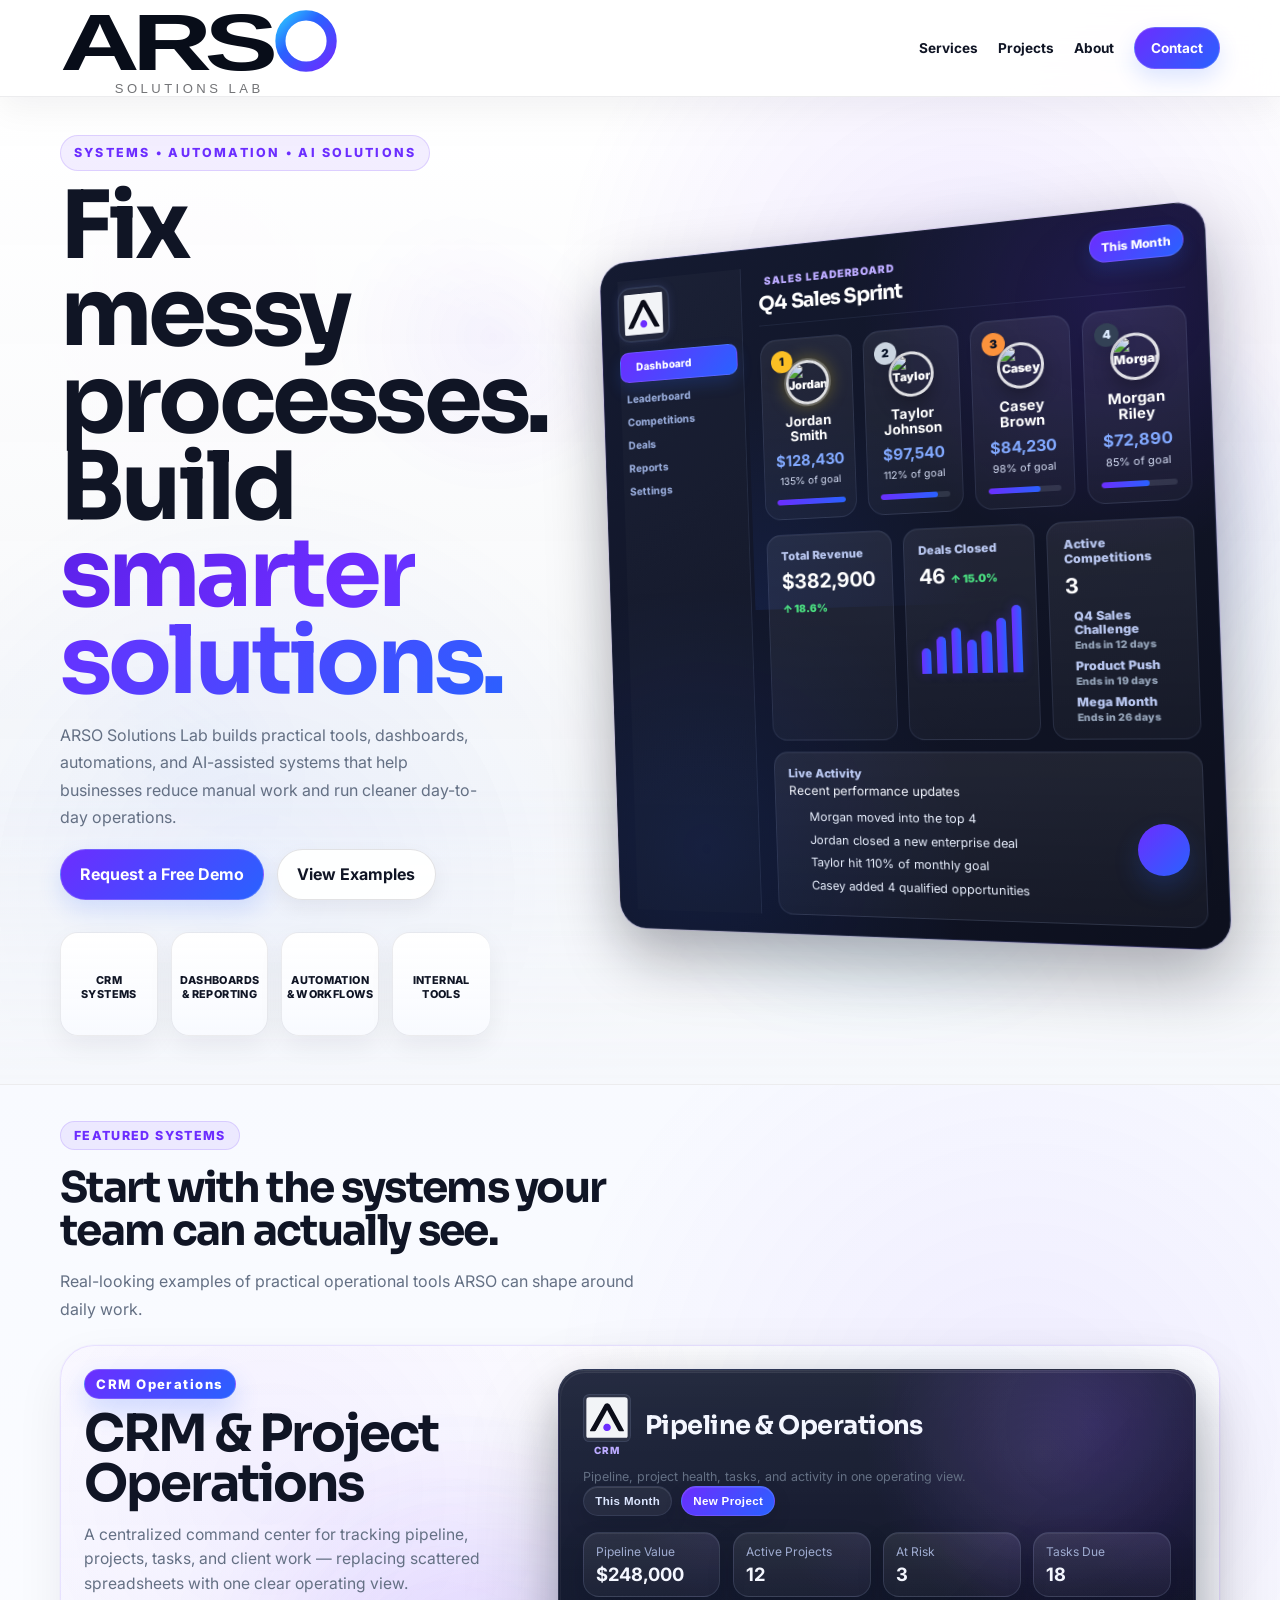
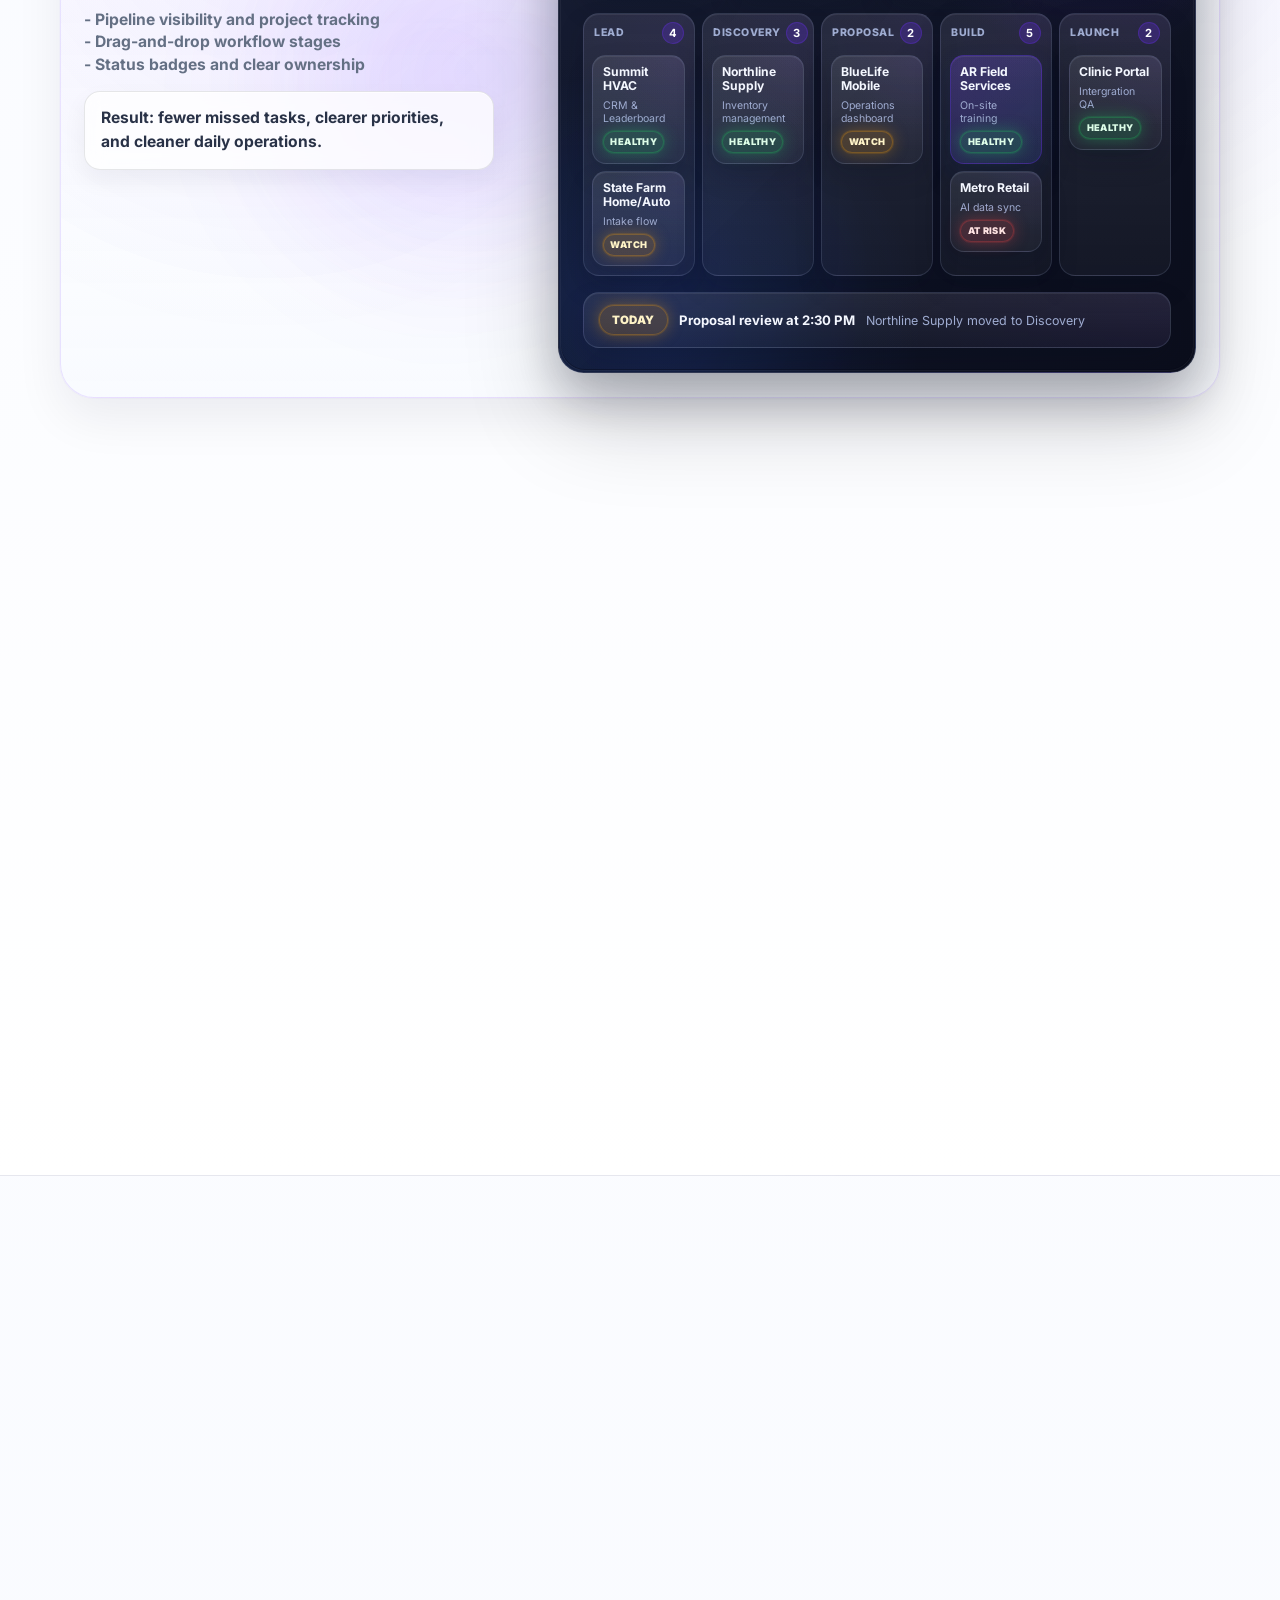
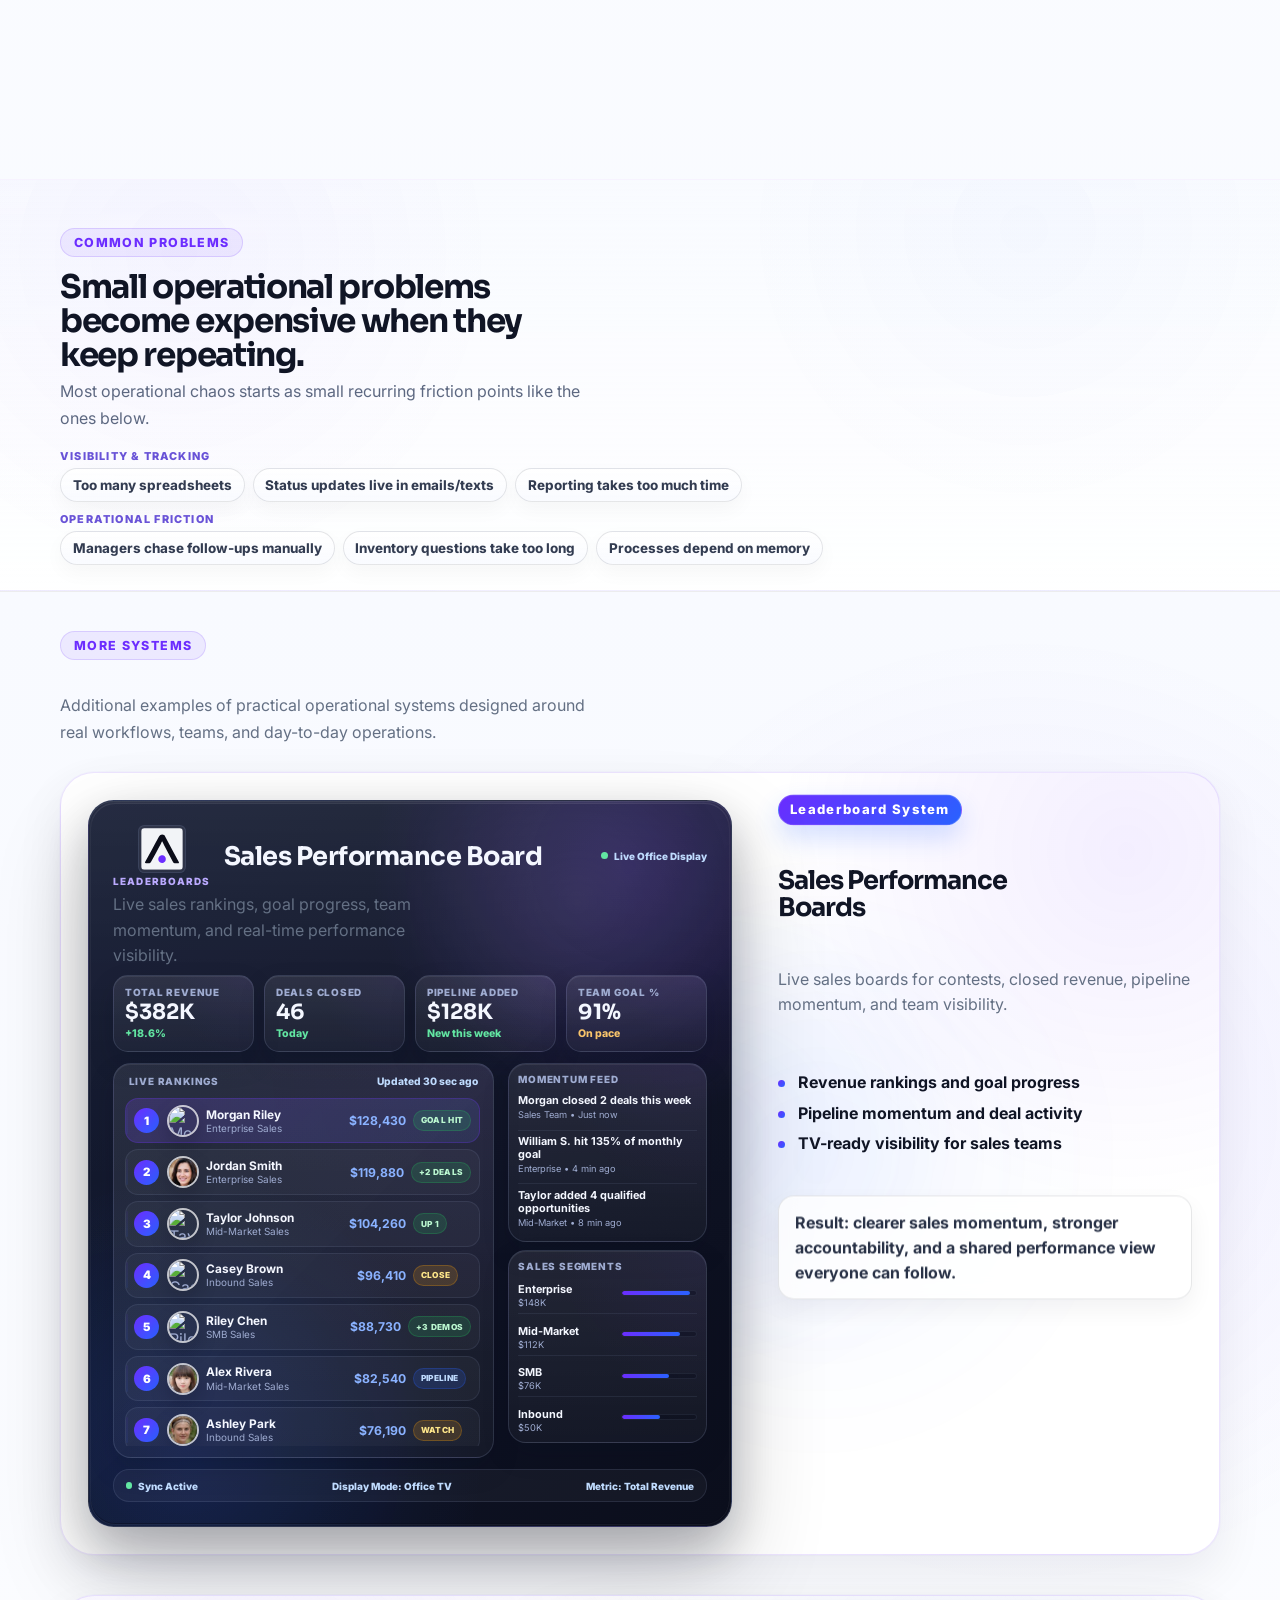
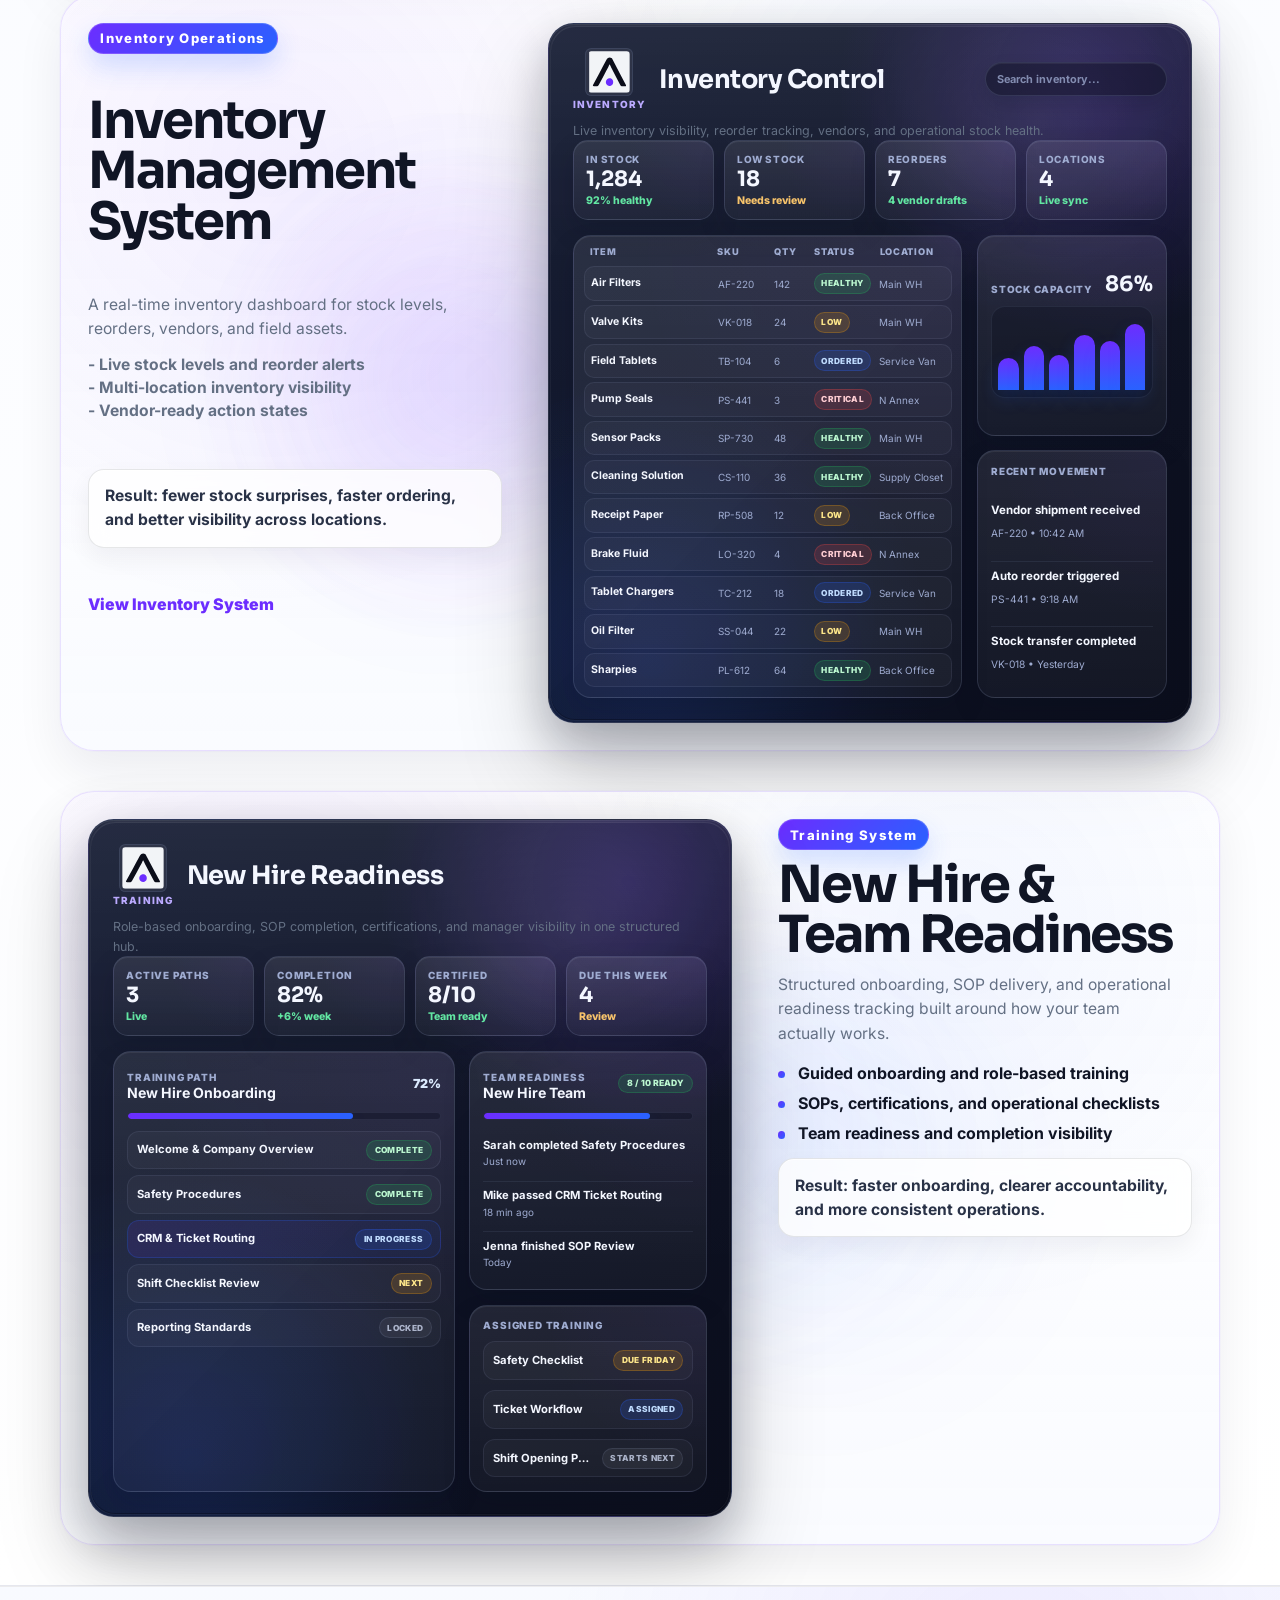
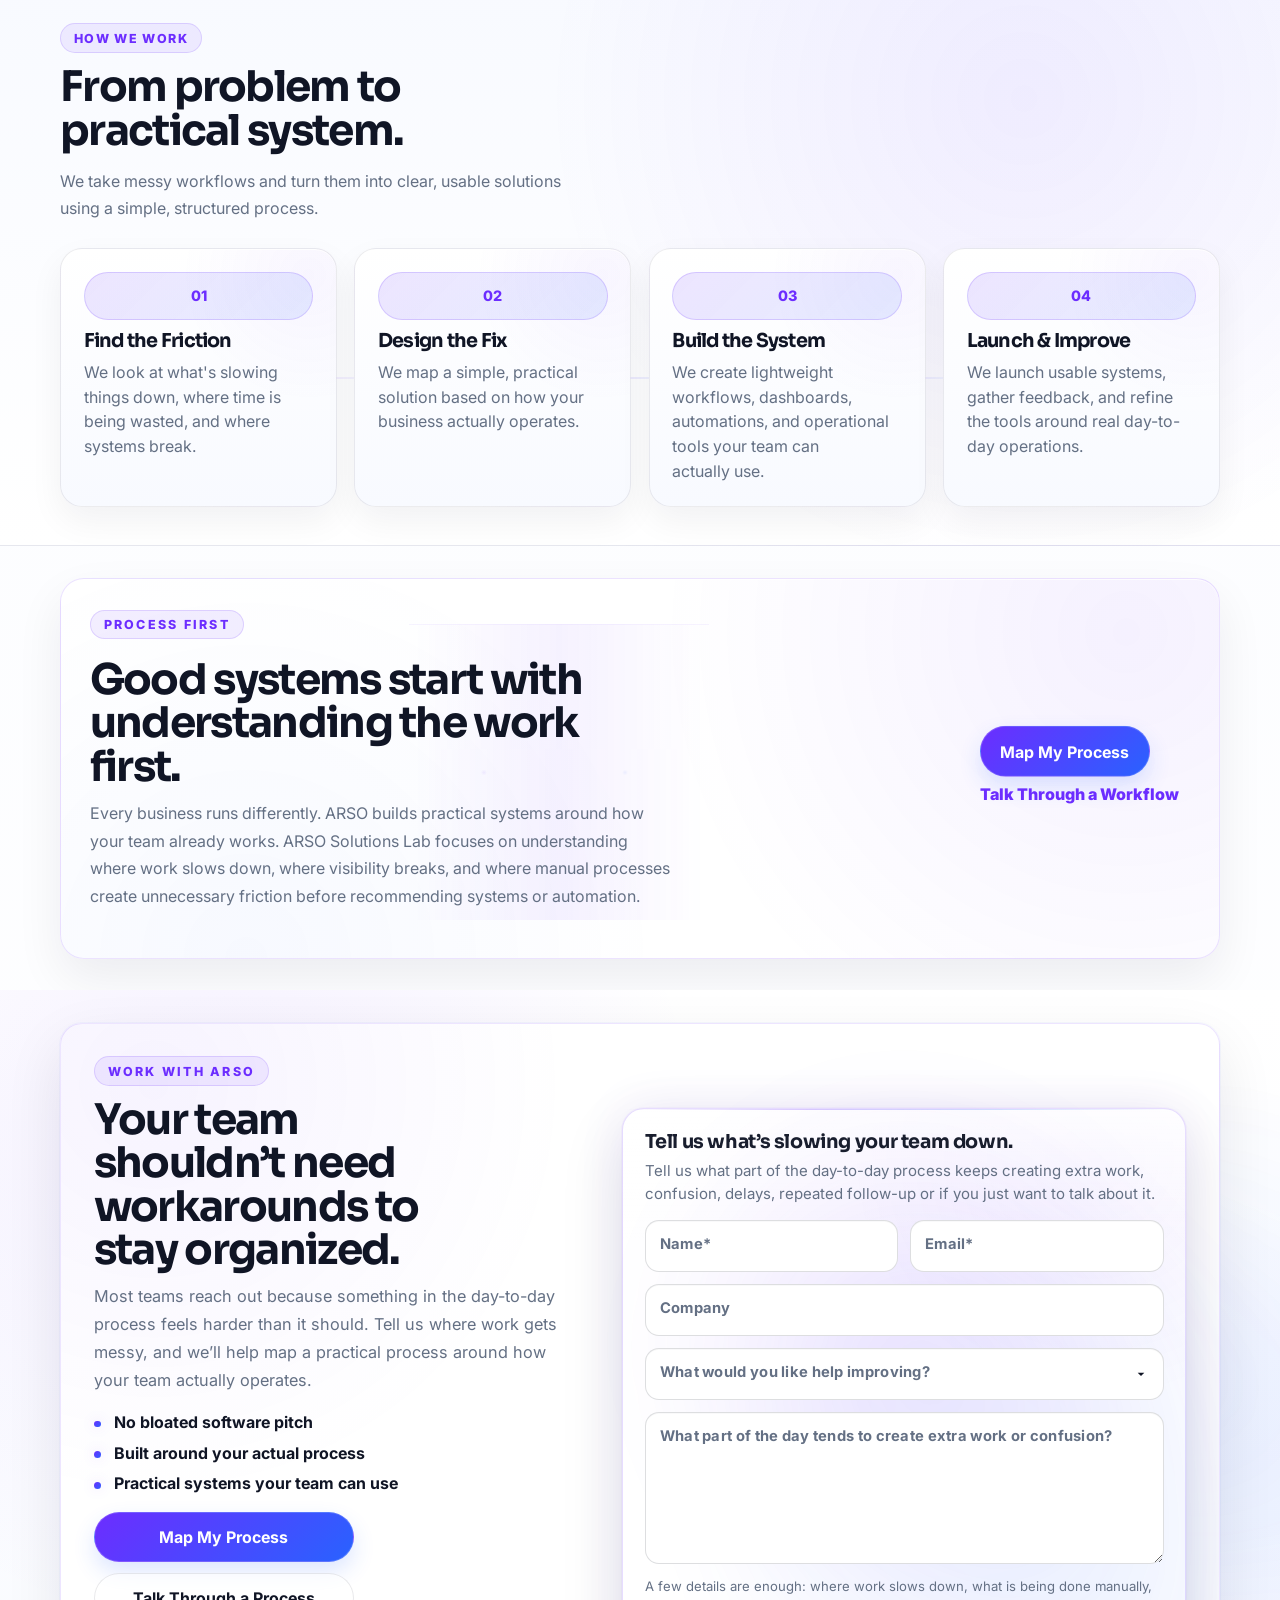
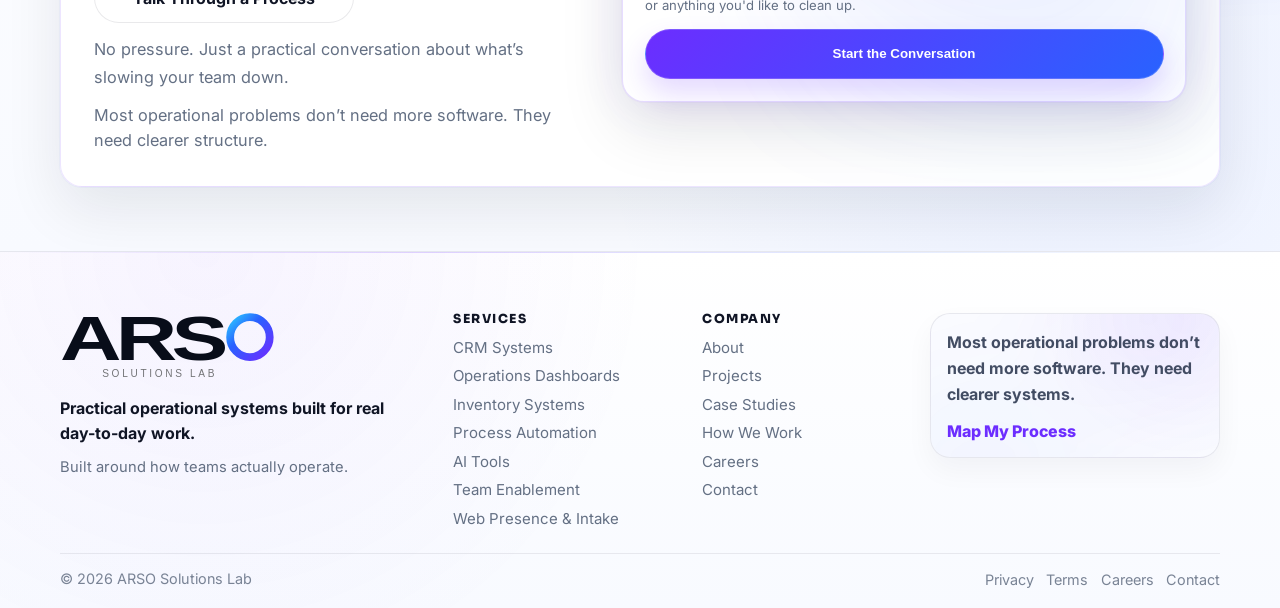
==== index.html @ af0281cb "updates" ====
﻿<!DOCTYPE html>
<html lang="en">
  <head>
    <meta charset="UTF-8" />
    <meta name="viewport" content="width=device-width, initial-scale=1.0" />
	<link href="https://fonts.googleapis.com/css2?family=Orbitron:wght@500;600&display=swap" rel="stylesheet">
    <title>ARSO Solutions Lab</title>
    <meta
      name="description"
      content="ARSO Solutions Lab designs practical systems, automations, AI assistants, and custom tools that help small businesses run more efficiently."
    />
    <meta property="og:site_name" content="ARSO Solutions Lab" />
    <meta property="og:type" content="website" />
    <meta property="og:title" content="ARSO Solutions Lab" />
    <meta property="og:description" content="ARSO Solutions Lab designs practical systems, automations, AI assistants, and custom tools that help small businesses run more efficiently." />
    <meta property="og:image" content="Assets/apple-touch-icon.svg" />
    <meta name="twitter:card" content="summary" />
    <meta name="twitter:title" content="ARSO Solutions Lab" />
    <meta name="twitter:description" content="ARSO Solutions Lab designs practical systems, automations, AI assistants, and custom tools that help small businesses run more efficiently." />
    <link rel="preconnect" href="https://fonts.googleapis.com" />
    <link rel="preconnect" href="https://fonts.gstatic.com" crossorigin />
    <link
      href="https://fonts.googleapis.com/css2?family=Inter:wght@400;500;600;700;800&display=swap"
      rel="stylesheet"
    />
    <link rel="stylesheet" href="styles.css" />
	<link rel="icon" type="image/svg+xml" href="Assets/favicon.svg" />
	<link rel="icon" type="image/svg+xml" sizes="32x32" href="Assets/favicon-32.svg">
<link rel="icon" type="image/svg+xml" sizes="16x16" href="Assets/favicon-16.svg">
<link rel="apple-touch-icon" href="Assets/apple-touch-icon.svg">
  </head>
  <body class="home-page">
    <header class="site-header">
      <div class="container nav">
<a class="brand" href="#top">
  <img src="/Assets/logo-full.svg" alt="ARSO Solutions Lab" class="logo logo-full" />
  <img src="/Assets/logo-compact1.svg" alt="AR" class="logo logo-compact" />
</a>

        <nav class="nav-links">
          <a href="services.html">Services</a>
          <a href="projects.html">Projects</a>
          <a href="about.html">About</a>
          <a href="#contact" class="btn btn-sm">Contact</a>
        </nav>
      </div>
    </header>

    <main id="top">
<section class="hero hero-showcase">
  <div class="container">
    <div class="hero-showcase-grid">
      <div class="hero-left">
        <p class="eyebrow">Systems &bull; Automation &bull; AI Solutions</p>
        <h1>
          Fix messy processes.<br>
          Build <span>smarter solutions.</span>
        </h1>

        <p class="hero-copy">
          ARSO Solutions Lab builds practical tools, dashboards, automations, and AI-assisted
          systems that help businesses reduce manual work and run cleaner day-to-day operations.
        </p>

        <p class="hero-pricing hero-pricing-card">
          Smaller tools and automations often start around <strong>$500</strong>,
          with more complex systems typically ranging from <strong>$1,000&ndash;$5,000+</strong>.
        </p>

        <div class="hero-actions">
          <a href="#contact" class="btn">Request a Free Demo</a>
          <a href="#projects" class="btn btn-secondary">View Examples</a>
        </div>

        <div class="hero-service-strip" aria-label="Core services">
          <div>
            <i data-lucide="users-round"></i>
            <span>CRM<br>Systems</span>
          </div>
          <div>
            <i data-lucide="bar-chart-3"></i>
            <span>Dashboards<br>&amp; Reporting</span>
          </div>
          <div>
            <i data-lucide="settings-2"></i>
            <span>Automation<br>&amp; Workflows</span>
          </div>
          <div>
            <i data-lucide="code-2"></i>
            <span>Internal<br>Tools</span>
          </div>
        </div>
      </div>

      <div class="hero-visual-wrap" aria-hidden="true">
        <div class="hero-product-board arso-app-shell">
          <aside class="hero-product-sidebar arso-app-sidebar">
           <div class="hero-logo-wrap">
  <img src="/Assets/icon-light.svg" alt="" aria-hidden="true" class="hero-dashboard-logo" />
</div>
            <span class="hero-nav-pill active"><i data-lucide="home"></i> Dashboard</span>
            <span><i data-lucide="bar-chart-3"></i> Leaderboard</span>
            <span><i data-lucide="trophy"></i> Competitions</span>
            <span><i data-lucide="handshake"></i> Deals</span>
            <span><i data-lucide="line-chart"></i> Reports</span>
            <span><i data-lucide="settings"></i> Settings</span>
          </aside>

          <div class="hero-product-main">
            <div class="hero-board-topbar arso-app-topbar">
              <div>
                <span class="hero-dashboard-kicker"><i data-lucide="trophy"></i> Sales Leaderboard</span>
                <h3>Q4 Sales Sprint</h3>
              </div>
              <span class="hero-dashboard-filter">This Month</span>
            </div>

            <div class="hero-performer-grid">
              <article class="hero-performer-card arso-kpi-card is-winner">
                <span class="hero-place gold">1</span>
                <img src="/Assets/avatar-jose.jpg" alt="Jordan" class="hero-avatar">
                <strong>Jordan Smith</strong>
                <b>$128,430</b>
                <small>135% of goal</small>
                <div class="hero-goal-bar"><span style="width: 100%"></span></div>
              </article>

              <article class="hero-performer-card arso-kpi-card">
                <span class="hero-place silver">2</span>
                <img src="/Assets/avatar-taylor.jpg" alt="Taylor" class="hero-avatar">
                <strong>Taylor Johnson</strong>
                <b>$97,540</b>
                <small>112% of goal</small>
                <div class="hero-goal-bar"><span style="width: 82%"></span></div>
              </article>

              <article class="hero-performer-card arso-kpi-card">
                <span class="hero-place bronze">3</span>
                <img src="/Assets/avatar-sharon.jpg" alt="Casey" class="hero-avatar">
                <strong>Casey Brown</strong>
                <b>$84,230</b>
                <small>98% of goal</small>
                <div class="hero-goal-bar"><span style="width: 72%"></span></div>
              </article>

              <article class="hero-performer-card arso-kpi-card">
                <span class="hero-place fourth">4</span>
                <img src="/Assets/avatar-madi.jpg" alt="Morgan" class="hero-avatar">
                <strong>Morgan Riley</strong>
                <b>$72,890</b>
                <small>85% of goal</small>
                <div class="hero-goal-bar"><span style="width: 64%"></span></div>
              </article>
            </div>

            <div class="hero-analytics-grid">
              <article class="hero-analytics-card">
                <span>Total Revenue</span>
                <strong>$382,900 <em>&uarr; 18.6%</em></strong>
                <svg viewBox="0 0 180 72" class="hero-line-chart" aria-hidden="true">
                  <path d="M4 60 C20 26, 32 63, 46 42 S74 18, 88 43 S112 54, 126 30 S150 36, 176 8" />
                </svg>
              </article>

              <article class="hero-analytics-card">
                <span>Deals Closed</span>
                <strong>46 <em>&uarr; 15.0%</em></strong>
                <div class="hero-bar-chart" aria-hidden="true">
                  <i style="height: 36%"></i><i style="height: 52%"></i><i style="height: 64%"></i><i style="height: 46%"></i><i style="height: 59%"></i><i style="height: 76%"></i><i style="height: 92%"></i>
                </div>
              </article>

              <article class="hero-analytics-card hero-competitions-card">
                <span>Active Competitions</span>
                <strong>3</strong>
                <div class="hero-competition-list">
                  <p><i data-lucide="trophy"></i><span>Q4 Sales Challenge<small>Ends in 12 days</small></span></p>
                  <p><i data-lucide="star"></i><span>Product Push<small>Ends in 19 days</small></span></p>
                  <p><i data-lucide="badge-check"></i><span>Mega Month<small>Ends in 26 days</small></span></p>
                </div>
              </article>

              <article class="hero-analytics-card hero-activity-card">
                <span>Live Activity</span>
                <small class="hero-activity-sub">Recent performance updates</small>
                <div class="hero-activity-feed">
                  <div class="hero-activity-track">
                    <p><span></span> Morgan moved into the top 4</p>
                    <p><span></span> Jordan closed a new enterprise deal</p>
                    <p><span></span> Taylor hit 110% of monthly goal</p>
                    <p><span></span> Casey added 4 qualified opportunities</p>
                    <p><span></span> Morgan moved into the top 4</p>
                    <p><span></span> Jordan closed a new enterprise deal</p>
                    <p><span></span> Taylor hit 110% of monthly goal</p>
                    <p><span></span> Casey added 4 qualified opportunities</p>
                  </div>
                </div>
              </article>
            </div>
            
          </div>
        </div>
        
      </div>
        
    </div>
  </div>

</section>
<section id="featured-systems-early" class="section examples-section featured-systems-early" aria-label="Featured operational systems">
  <div class="container">
    <div class="section-heading left">
      <span class="eyebrow">Featured Systems</span>
      <h2>Start with the systems your team can actually see.</h2>
      <p>Real-looking examples of practical operational tools ARSO can shape around daily work.</p>
    </div>

    <div class="projects-showcase">
      <div class="projects-grid featured-systems-grid">
<article id="crm-project-operations" class="project-card">
	  <span class="project-tag">CRM Operations</span>
<div class="project-mockup arso-app-shell crm-command-mockup">
  <div class="crm-module-header">
    <span class="crm-module-brand">
      <img src="/Assets/icon-light.svg" alt="" aria-hidden="true">
      <span>CRM</span>
    </span>
    <strong>Pipeline &amp; Operations</strong>
  </div>
  <p class="mockup-mini-subtitle">Pipeline, project health, tasks, and activity in one operating view.</p>

  <div class="mock-crm mock-crm-command">
    <div class="mock-crm-toolbar">
      <button class="mock-toolbar-btn ghost">This Month</button>
      <button class="mock-toolbar-btn primary">New Project</button>
    </div>

    <div class="mock-crm-top crm-command-kpis">
      <div class="mock-crm-stat">
        <span>Pipeline Value</span>
        <strong>$248,000</strong>
      </div>
      <div class="mock-crm-stat">
        <span>Active Projects</span>
        <strong>12</strong>
      </div>
      <div class="mock-crm-stat">
        <span>At Risk</span>
        <strong>3</strong>
      </div>
      <div class="mock-crm-stat">
        <span>Tasks Due</span>
        <strong>18</strong>
      </div>
    </div>

    <div class="crm-pipeline-board" aria-label="CRM pipeline">
      <div class="crm-pipeline-col">
        <div class="crm-pipeline-head"><span>Lead</span><strong>4</strong></div>
        <article class="crm-deal-card">
          <strong>Summit HVAC</strong>
          <span>CRM & Leaderboard</span>
          <em class="mock-status good">Healthy</em>
        </article>
        <article class="crm-deal-card">
          <strong>State Farm Home/Auto</strong>
          <span>Intake flow</span>
          <em class="mock-status warn">Watch</em>
        </article>
      </div>

      <div class="crm-pipeline-col">
        <div class="crm-pipeline-head"><span>Discovery</span><strong>3</strong></div>
        <article class="crm-deal-card">
          <strong>Northline Supply</strong>
          <span>Inventory management</span>
          <em class="mock-status good">Healthy</em>
        </article>
      </div>

      <div class="crm-pipeline-col">
        <div class="crm-pipeline-head"><span>Proposal</span><strong>2</strong></div>
        <article class="crm-deal-card">
          <strong>BlueLife Mobile</strong>
          <span>Operations dashboard</span>
          <em class="mock-status warn">Watch</em>
        </article>
      </div>

      <div class="crm-pipeline-col">
        <div class="crm-pipeline-head"><span>Build</span><strong>5</strong></div>
        <article class="crm-deal-card featured">
          <strong>AR Field Services</strong>
          <span>On-site training</span>
          <em class="mock-status good">Healthy</em>
        </article>
        <article class="crm-deal-card">
          <strong>Metro Retail</strong>
          <span>AI data sync</span>
          <em class="mock-status risk">At Risk</em>
        </article>
      </div>

      <div class="crm-pipeline-col">
        <div class="crm-pipeline-head"><span>Launch</span><strong>2</strong></div>
        <article class="crm-deal-card">
          <strong>Clinic Portal</strong>
          <span>Intergration QA</span>
          <em class="mock-status good">Healthy</em>
        </article>
      </div>
    </div>

    <div class="crm-activity-strip">
      <span class="mock-status warn">Today</span>
      <strong>Proposal review at 2:30 PM</strong>
      <span>Northline Supply moved to Discovery</span>
    </div>
  </div>
</div>

<h3>CRM &amp; Project Operations</h3>

<p>
  A centralized command center for tracking pipeline, projects, tasks, and client work — replacing scattered spreadsheets with one clear operating view.
</p>

<p>
  It can also be used as a personal or team checklist system, with automated reminders and task tracking &mdash;
  making it useful for everything from managing client work to keeping your own day organized.
</p>

<p class="project-outcome">
  Result: fewer missed tasks, clearer priorities, and cleaner daily operations.
</p>
      </article>

<article id="ai-workflow-assistant" class="project-card">
<span class="project-tag">AI &amp; Automation</span>
  <div class="project-mockup arso-app-shell ai-workflow-mockup">
    <div class="crm-module-header ai-module-header">
      <span class="crm-module-brand ai-module-brand">
        <img src="/Assets/icon-light.svg" alt="" aria-hidden="true">
        <span>Assist</span>
      </span>
      <strong>Workflow Assistant</strong>
    </div>
    <p class="mockup-mini-subtitle">AI-assisted summaries, follow-ups, routing, and operational workflow support.</p>

    <div class="ai-ops-dashboard">
      <div class="ai-summary-grid">
        <div class="arso-kpi-card ai-summary-card">
          <span>Emails Summarized</span>
          <strong data-ai-kpi="emails">8</strong>
          <em>2 urgent</em>
        </div>
        <div class="arso-kpi-card ai-summary-card">
          <span>Tasks Routed</span>
          <strong data-ai-kpi="tasks">3</strong>
          <em>Ops queue</em>
        </div>
        <div class="arso-kpi-card ai-summary-card">
          <span>Follow-ups</span>
          <strong data-ai-kpi="followups">2</strong>
          <em class="is-review">Review</em>
        </div>
        <div class="arso-kpi-card ai-summary-card">
          <span>Reports</span>
          <strong>1</strong>
          <em>Complete</em>
        </div>
      </div>

      <div class="ai-ops-main">
        <div class="ai-activity-panel arso-app-card">
          <div class="ai-panel-head">
            <span>Workflow Activity</span>
            <em>Live queue</em>
          </div>
          <div class="ai-activity-row">
            <strong>CRM note drafted</strong>
            <span>Northline Supply &bull; 10:44 AM</span>
            <em class="ai-state complete">Complete</em>
          </div>
          <div class="ai-activity-row">
            <strong>Client follow-up prepared</strong>
            <span data-ai-time="followup">Proposal thread &bull; 10:31 AM</span>
            <em class="ai-state review" data-ai-state="followup">Review</em>
          </div>
          <div class="ai-activity-row">
            <strong>Meeting summary generated</strong>
            <span>Project kickoff &bull; 9:58 AM</span>
            <em class="ai-state complete">Complete</em>
          </div>
          <div class="ai-activity-row">
            <strong>Vendor email categorized</strong>
            <span data-ai-time="vendor">Inventory inbox &bull; 9:22 AM</span>
            <em class="ai-state active">Routed</em>
          </div>
          <div class="ai-activity-row">
            <strong>Task assigned to Operations</strong>
            <span>Service request &bull; 8:47 AM</span>
            <em class="ai-state complete">Active</em>
          </div>
          <div class="ai-activity-row">
            <strong>Reminder scheduled</strong>
            <span>Renewal check-in &bull; Tomorrow</span>
            <em class="ai-state active" data-ai-state="reminder">Queued</em>
          </div>
        </div>

        <div class="ai-side-panel">
          <div class="ai-automation-panel arso-app-card">
            <span class="ai-panel-label">Automation Status</span>
            <div class="ai-automation-stat">
              <strong>12</strong>
              <span>Daily runs completed</span>
            </div>
            <div class="ai-queue-meter">
              <span style="width: 76%"></span>
            </div>
            <div class="ai-automation-row">
              <span>Processing</span>
              <em class="ai-state active" data-ai-status="active">4 active</em>
            </div>
            <div class="ai-automation-row">
              <span>Needs approval</span>
              <em class="ai-state review" data-ai-status="waiting">2 waiting</em>
            </div>
          </div>

          <div class="ai-actions-panel arso-app-card">
            <span class="ai-panel-label">Suggested Actions</span>
            <button type="button">Review proposal follow-up</button>
            <button type="button">Approve drafted response</button>
            <button type="button">Send onboarding summary</button>
          </div>
        </div>
      </div>
    </div>
  </div>

  <h3>AI Workflow Assistant</h3>
  <p>
    A practical AI workspace for summaries, follow-ups, reports, and workflow support.
  </p>
  <p>
    The same concept can be adapted for internal operations, customer follow-up, reminders,
    task coordination, or other repetitive work that slows teams down.
  </p>
  <p class="project-outcome">
    Result: less manual busywork, faster follow-up, and cleaner handoffs.
  </p>
  <a href="ai-workflow-assistant.html" class="project-example-link project-detail-link">View AI Workflow Assistant</a>
</article>

      </div>
    </div>
  </div>
</section>
<section id="systems-we-build" class="section homepage-systems-section">
  <div class="container">
    <div class="section-heading left">
      <span class="eyebrow">Systems We Build</span>
      <h2>Operational systems we build</h2>
      <p>
        Practical systems designed around real workflows, visibility, and day-to-day operations.
      </p>
    </div>

    <div class="homepage-system-preview-grid homepage-capability-grid" aria-label="Systems ARSO builds">
      <article>
        <div class="homepage-capability-icon"><i data-lucide="kanban"></i></div>
        <span>CRM &amp; project operations</span>
        <a href="crm-operations.html">View details</a>
      </article>

      <article>
        <div class="homepage-capability-icon"><i data-lucide="boxes"></i></div>
        <span>Inventory visibility</span>
        <a href="inventory-visibility.html">View details</a>
      </article>

      <article>
        <div class="homepage-capability-icon"><i data-lucide="bar-chart-3"></i></div>
        <span>Reporting dashboards</span>
        <a href="services.html#service-dashboards">View details</a>
      </article>

      <article>
        <div class="homepage-capability-icon"><i data-lucide="check-check"></i></div>
        <span>Approval workflows</span>
        <a href="ai-workflow-assistant.html">View details</a>
      </article>

      <article>
        <div class="homepage-capability-icon"><i data-lucide="sparkles"></i></div>
        <span>AI workflow support</span>
        <a href="ai-workflow-assistant.html">View details</a>
      </article>

      <article>
        <div class="homepage-capability-icon"><i data-lucide="wrench"></i></div>
        <span>Internal operational tools</span>
        <a href="services.html#service-crm">View details</a>
      </article>

      <article>
        <div class="homepage-capability-icon"><i data-lucide="graduation-cap"></i></div>
        <span>Team readiness systems</span>
        <a href="services.html#service-training">View details</a>
      </article>

      <article>
        <div class="homepage-capability-icon"><i data-lucide="globe"></i></div>
        <span>Customer intake &amp; web presence</span>
        <a href="services.html#service-web-presence">View details</a>
      </article>
    </div>
  </div>
</section>

<section id="common-problems-home" class="section homepage-problems-section">
  <div class="container">
    <div class="section-heading left">
      <span class="eyebrow">Common Problems</span>
      <h2>Small operational problems become expensive when they keep repeating.</h2>
      <p>
        Most operational chaos starts as small recurring friction points like the ones below.
      </p>
    </div>

    <div class="homepage-problem-groups" aria-label="Common operational problems">
      <div class="homepage-problem-group">
        <strong>Visibility &amp; Tracking</strong>
        <div class="homepage-problem-chips">
          <span>Too many spreadsheets</span>
          <span>Status updates live in emails/texts</span>
          <span>Reporting takes too much time</span>
        </div>
      </div>

      <div class="homepage-problem-group">
        <strong>Operational Friction</strong>
        <div class="homepage-problem-chips">
          <span>Managers chase follow-ups manually</span>
          <span>Inventory questions take too long</span>
          <span>Processes depend on memory</span>
        </div>
      </div>
    </div>
  </div>
</section>

<section id="projects" class="section examples-section">
  <div class="container">
    <div class="section-heading">
      <span class="eyebrow">More Systems</span>
      <p>
        Additional examples of practical operational systems designed around real workflows, teams, and day-to-day operations.
      </p>
    </div>

    <div class="projects-showcase">
      <div class="projects-featured">
<article id="sales-performance-board" class="project-card featured">
	  <span class="project-tag">Leaderboard System</span>
        <div class="project-mockup project-mockup-lg arso-app-shell leaderboard-system-mockup">
          <div class="crm-module-header leaderboard-module-header">
            <span class="crm-module-brand leaderboard-module-brand">
              <img src="/Assets/icon-light.svg" alt="" aria-hidden="true">
              <span>Leaderboards</span>
            </span>
            <strong>Sales Performance Board</strong>
            <span class="leaderboard-display-status"><i></i>Live Office Display</span>
          </div>
          <p class="mockup-mini-subtitle">Live sales rankings, goal progress, team momentum, and real-time performance visibility.</p>

          <div class="leaderboard-dashboard">
            <div class="leaderboard-kpis">
              <div class="arso-kpi-card leaderboard-kpi">
                <span>Total Revenue</span>
                <strong data-board-kpi="sales">$382K</strong>
                <em>+18.6%</em>
              </div>
              <div class="arso-kpi-card leaderboard-kpi">
                <span>Deals Closed</span>
                <strong data-board-kpi="deals">46</strong>
                <em>Today</em>
              </div>
              <div class="arso-kpi-card leaderboard-kpi">
                <span>Pipeline Added</span>
                <strong data-board-kpi="pipeline">$128K</strong>
                <em>New this week</em>
              </div>
              <div class="arso-kpi-card leaderboard-kpi">
                <span>Team Goal %</span>
                <strong data-board-kpi="goal">91%</strong>
                <em class="is-watch">On pace</em>
              </div>
            </div>

            <div class="leaderboard-main-grid">
              <div class="leaderboard-rankings arso-app-card">
                <div class="leaderboard-panel-head">
                  <span>Live Rankings</span>
                  <em data-board-updated>Updated 30 sec ago</em>
                </div>

                <div class="leaderboard-rank-window">
                <div class="leaderboard-rank-list">
                  <div class="leaderboard-rank-row is-leading" data-board-row="morgan">
                    <span class="leaderboard-rank">1</span>
                    <img src="/Assets/avatar-jose.jpg" alt="Morgan" class="leaderboard-avatar">
                    <div>
                      <strong>Morgan Riley</strong>
                      <span>Enterprise Sales</span>
                    </div>
                    <b data-board-score="$128,430">$128,430</b>
                    <em class="leaderboard-move positive">Goal hit</em>
                    <div class="leaderboard-progress"><span style="width: 94%"></span></div>
                  </div>

                  <div class="leaderboard-rank-row" data-board-row="jordan">
                    <span class="leaderboard-rank">2</span>
                    <img src="/Assets/avatar-jordan.jpg" alt="Jordan" class="leaderboard-avatar">
                    <div>
                      <strong>Jordan Smith</strong>
                      <span>Enterprise Sales</span>
                    </div>
                    <b data-board-score="$119,880">$119,880</b>
                    <em class="leaderboard-move positive">+2 deals</em>
                    <div class="leaderboard-progress"><span style="width: 90%"></span></div>
                  </div>

                  <div class="leaderboard-rank-row" data-board-row="taylor">
                    <span class="leaderboard-rank">3</span>
                    <img src="/Assets/avatar-taylor.jpg" alt="Taylor" class="leaderboard-avatar">
                    <div>
                      <strong>Taylor Johnson</strong>
                      <span>Mid-Market Sales</span>
                    </div>
                    <b data-board-score="$104,260">$104,260</b>
                    <em class="leaderboard-move positive">Up 1</em>
                    <div class="leaderboard-progress"><span style="width: 84%"></span></div>
                  </div>

                  <div class="leaderboard-rank-row" data-board-row="casey">
                    <span class="leaderboard-rank">4</span>
                    <img src="/Assets/avatar-sharon.jpg" alt="Casey" class="leaderboard-avatar">
                    <div>
                      <strong>Casey Brown</strong>
                      <span>Inbound Sales</span>
                    </div>
                    <b data-board-score="$96,410">$96,410</b>
                    <em class="leaderboard-move watch">Close</em>
                    <div class="leaderboard-progress"><span style="width: 78%"></span></div>
                  </div>

                  <div class="leaderboard-rank-row" data-board-row="riley">
                    <span class="leaderboard-rank">5</span>
                    <img src="/Assets/avatar-madi.jpg" alt="Riley" class="leaderboard-avatar">
                    <div>
                      <strong>Riley Chen</strong>
                      <span>SMB Sales</span>
                    </div>
                    <b data-board-score="$88,730">$88,730</b>
                    <em class="leaderboard-move positive">+3 demos</em>
                    <div class="leaderboard-progress"><span style="width: 72%"></span></div>
                  </div>

                  <div class="leaderboard-rank-row" data-board-row="alex">
                    <span class="leaderboard-rank">6</span>
                    <img src="/Assets/avatar-alex.jpg" alt="Alex" class="leaderboard-avatar">
                    <div>
                      <strong>Alex Rivera</strong>
                      <span>Mid-Market Sales</span>
                    </div>
                    <b data-board-score="$82,540">$82,540</b>
                    <em class="leaderboard-move info">Pipeline</em>
                    <div class="leaderboard-progress"><span style="width: 68%"></span></div>
                  </div>

                  <div class="leaderboard-rank-row" data-board-row="ashley">
                    <span class="leaderboard-rank">7</span>
                    <img src="/Assets/avatar-ashley.jpg" alt="Ashley" class="leaderboard-avatar">
                    <div>
                      <strong>Ashley Park</strong>
                      <span>Inbound Sales</span>
                    </div>
                    <b data-board-score="$76,190">$76,190</b>
                    <em class="leaderboard-move watch">Watch</em>
                    <div class="leaderboard-progress"><span style="width: 63%"></span></div>
                  </div>

                  <div class="leaderboard-rank-row" data-board-row="matt">
                    <span class="leaderboard-rank">8</span>
                    <img src="/Assets/avatar-matt.jpg" alt="Matt" class="leaderboard-avatar">
                    <div>
                      <strong>Matt Davis</strong>
                      <span>SMB Sales</span>
                    </div>
                    <b data-board-score="$69,840">$69,840</b>
                    <em class="leaderboard-move positive">+1 deal</em>
                    <div class="leaderboard-progress"><span style="width: 58%"></span></div>
                  </div>

                  <div class="leaderboard-rank-row" data-board-row="pat">
                    <span class="leaderboard-rank">9</span>
                    <img src="/Assets/avatar-pat.jpg" alt="Pat" class="leaderboard-avatar">
                    <div>
                      <strong>Pat Morgan</strong>
                      <span>Enterprise Sales</span>
                    </div>
                    <b data-board-score="$63,520">$63,520</b>
                    <em class="leaderboard-move info">Qualified</em>
                    <div class="leaderboard-progress"><span style="width: 54%"></span></div>
                  </div>

                  <div class="leaderboard-rank-row" data-board-row="tara">
                    <span class="leaderboard-rank">10</span>
                    <img src="/Assets/avatar-tara.jpg" alt="Tara" class="leaderboard-avatar">
                    <div>
                      <strong>Tara Ellis</strong>
                      <span>Inbound Sales</span>
                    </div>
                    <b data-board-score="$58,210">$58,210</b>
                    <em class="leaderboard-move watch">Close</em>
                    <div class="leaderboard-progress"><span style="width: 48%"></span></div>
                  </div>
                </div>
                </div>

              </div>

              <div class="leaderboard-side-panel">
                <div class="leaderboard-activity arso-app-card">
                  <span class="leaderboard-panel-label">Momentum Feed</span>
                  <div class="leaderboard-activity-row is-live" data-board-feed>
                    <strong>Morgan closed 2 deals this week</strong>
                    <span>Sales Team &bull; Just now</span>
                  </div>
                  <div class="leaderboard-activity-row">
                    <strong>William S. hit 135% of monthly goal</strong>
                    <span>Enterprise &bull; 4 min ago</span>
                  </div>
                  <div class="leaderboard-activity-row">
                    <strong>Taylor added 4 qualified opportunities</strong>
                    <span>Mid-Market &bull; 8 min ago</span>
                  </div>
                </div>

                <div class="leaderboard-team-modules arso-app-card">
                  <span class="leaderboard-panel-label">Sales Segments</span>
                  <div class="leaderboard-team-row">
                    <div>
                      <strong>Enterprise</strong>
                      <span>$148K</span>
                    </div>
                    <div class="leaderboard-segment-progress"><span style="width: 92%"></span></div>
                  </div>
                  <div class="leaderboard-team-row">
                    <div>
                      <strong>Mid-Market</strong>
                      <span>$112K</span>
                    </div>
                    <div class="leaderboard-segment-progress"><span style="width: 78%"></span></div>
                  </div>
                  <div class="leaderboard-team-row">
                    <div>
                      <strong>SMB</strong>
                      <span>$76K</span>
                    </div>
                    <div class="leaderboard-segment-progress"><span style="width: 64%"></span></div>
                  </div>
                  <div class="leaderboard-team-row">
                    <div>
                      <strong>Inbound</strong>
                      <span>$50K</span>
                    </div>
                    <div class="leaderboard-segment-progress"><span style="width: 52%"></span></div>
                  </div>
                </div>
              </div>
            </div>

            <div class="leaderboard-display-strip">
              <span><i></i>Sync Active</span>
              <span>Display Mode: Office TV</span>
              <span>Metric: Total Revenue</span>
            </div>
          </div>
        </div>

        <h3>Sales Performance Boards</h3>
        <p>
          Live sales boards for contests, closed revenue, pipeline momentum, and team visibility.
        </p>
        <ul class="project-points">
          <li>Revenue rankings and goal progress</li>
          <li>Pipeline momentum and deal activity</li>
          <li>TV-ready visibility for sales teams</li>
        </ul>
        <p class="project-outcome">
          Result: clearer sales momentum, stronger accountability, and a shared performance view everyone can follow.
        </p>
      </article>
      </div>

      <div class="projects-grid">


            <article id="inventory-management-system" class="project-card">
	  <span class="project-tag">Inventory Operations</span>
<div class="project-mockup arso-app-shell inventory-control-mockup">
  <div class="crm-module-header inventory-module-header">
    <span class="crm-module-brand inventory-module-brand">
      <img src="/Assets/icon-light.svg" alt="" aria-hidden="true">
      <span>Inventory</span>
    </span>
    <strong>Inventory Control</strong>
    <label class="inventory-search">
      
      <input type="search" placeholder="Search inventory..." aria-label="Search inventory">
    </label>
  </div>
  <p class="mockup-mini-subtitle">Live inventory visibility, reorder tracking, vendors, and operational stock health.</p>

  <div class="inventory-dashboard">
    <div class="inventory-kpis">
      <div class="arso-kpi-card inventory-kpi">
        <span>In Stock</span>
        <strong>1,284</strong>
        <em>92% healthy</em>
      </div>
      <div class="arso-kpi-card inventory-kpi">
        <span>Low Stock</span>
        <strong>18</strong>
        <em class="is-watch">Needs review</em>
      </div>
      <div class="arso-kpi-card inventory-kpi">
        <span>Reorders</span>
        <strong>7</strong>
        <em>4 vendor drafts</em>
      </div>
      <div class="arso-kpi-card inventory-kpi">
        <span>Locations</span>
        <strong>4</strong>
        <em>Live sync</em>
      </div>
    </div>

    <div class="inventory-main-grid">
      <div class="inventory-table arso-app-card">
        <div class="inventory-table-head">
          <span>Item</span>
          <span>SKU</span>
          <span>Qty</span>
          <span>Status</span>
          <span>Location</span>
        </div>
        <div class="inventory-row">
          <strong>Air Filters</strong>
          <span>AF-220</span>
          <span>142</span>
          <em class="inventory-status healthy">Healthy</em>
          <span>Main WH</span>
        </div>
        <div class="inventory-row">
          <strong>Valve Kits</strong>
          <span>VK-018</span>
          <span>24</span>
          <em class="inventory-status watch">Low</em>
          <span>Main WH</span>
        </div>
        <div class="inventory-row">
          <strong>Field Tablets</strong>
          <span>TB-104</span>
          <span>6</span>
          <em class="inventory-status info">Ordered</em>
          <span>Service Van</span>
        </div>
        <div class="inventory-row">
          <strong>Pump Seals</strong>
          <span>PS-441</span>
          <span>3</span>
          <em class="inventory-status critical">Critical</em>
          <span>N Annex</span>
        </div>
        <div class="inventory-row">
          <strong>Sensor Packs</strong>
          <span>SP-730</span>
          <span>48</span>
          <em class="inventory-status healthy">Healthy</em>
          <span>Main WH</span>
        </div>
        <div class="inventory-row">
          <strong>Cleaning Solution</strong>
          <span>CS-110</span>
          <span>36</span>
          <em class="inventory-status healthy">Healthy</em>
          <span>Supply Closet</span>
        </div>
        <div class="inventory-row">
          <strong>Receipt Paper</strong>
          <span>RP-508</span>
          <span>12</span>
          <em class="inventory-status watch">Low</em>
          <span>Back Office</span>
        </div>
        <div class="inventory-row">
          <strong>Brake Fluid</strong>
          <span>LO-320</span>
          <span>4</span>
          <em class="inventory-status critical">Critical</em>
          <span>N Annex</span>
        </div>
        <div class="inventory-row">
          <strong>Tablet Chargers</strong>
          <span>TC-212</span>
          <span>18</span>
          <em class="inventory-status info">Ordered</em>
          <span>Service Van</span>
        </div>
        <div class="inventory-row">
          <strong>Oil Filter</strong>
          <span>SS-044</span>
          <span>22</span>
          <em class="inventory-status watch">Low</em>
          <span>Main WH</span>
        </div>
        <div class="inventory-row">
          <strong>Sharpies</strong>
          <span>PL-612</span>
          <span>64</span>
          <em class="inventory-status healthy">Healthy</em>
          <span>Back Office</span>
        </div>
      </div>

      <div class="inventory-side-panel">
        <div class="inventory-health-card arso-app-card">
          <div>
            <span>Stock Capacity</span>
            <strong>86%</strong>
          </div>
          <div class="inventory-health-chart">
            <i style="height: 42%"></i>
            <i style="height: 58%"></i>
            <i style="height: 46%"></i>
            <i style="height: 72%"></i>
            <i style="height: 64%"></i>
            <i style="height: 86%"></i>
          </div>
        </div>

        <div class="inventory-activity arso-app-card">
          <span class="inventory-panel-label">Recent Movement</span>
          <div class="inventory-activity-row">
            <strong>Vendor shipment received</strong>
            <span>AF-220 &bull; 10:42 AM</span>
          </div>
          <div class="inventory-activity-row">
            <strong>Auto reorder triggered</strong>
            <span>PS-441 &bull; 9:18 AM</span>
          </div>
          <div class="inventory-activity-row">
            <strong>Stock transfer completed</strong>
            <span>VK-018 &bull; Yesterday</span>
          </div>
        </div>
      </div>
    </div>
  </div>
</div>


<h3>Inventory Management System</h3>

<p>
  A real-time inventory dashboard for stock levels, reorders, vendors, and field assets.
</p>

<p>
  Track stock movement, reorder needs, vendor activity, and location-level inventory health in one operating view.
</p>

      <p class="project-outcome">
  Result: fewer stock surprises, faster ordering, and better visibility across locations.
</p>
      <a href="inventory-visibility.html" class="project-example-link project-detail-link">View Inventory System</a>
      </article>

      <article id="new-hire-readiness" class="project-card">
        <span class="project-tag">Training System</span>
        <div class="project-mockup arso-app-shell training-enable-mockup">
          <div class="crm-module-header training-module-header">
            <span class="crm-module-brand training-module-brand">
              <img src="/Assets/icon-light.svg" alt="" aria-hidden="true">
              <span>Training</span>
            </span>
            <strong>New Hire Readiness</strong>
          </div>
          <p class="mockup-mini-subtitle">Role-based onboarding, SOP completion, certifications, and manager visibility in one structured hub.</p>

          <div class="training-dashboard">
            <div class="training-kpis">
              <div class="arso-kpi-card training-kpi">
                <span>Active Paths</span>
                <strong>3</strong>
                <em>Live</em>
              </div>
              <div class="arso-kpi-card training-kpi">
                <span>Completion</span>
                <strong>82%</strong>
                <em>+6% week</em>
              </div>
              <div class="arso-kpi-card training-kpi">
                <span>Certified</span>
                <strong>8/10</strong>
                <em>Team ready</em>
              </div>
              <div class="arso-kpi-card training-kpi">
                <span>Due This Week</span>
                <strong>4</strong>
                <em class="is-due">Review</em>
              </div>
            </div>

            <div class="training-main-grid">
              <div class="training-path-card arso-app-card">
                <div class="training-panel-head">
                  <div>
                    <span class="training-panel-label">Training Path</span>
                    <strong>New Hire Onboarding</strong>
                  </div>
                  <em>72%</em>
                </div>
                <div class="training-progress-track" aria-label="Client onboarding progress">
                  <span class="training-progress-fill"></span>
                </div>
                <div class="training-module-list">
                  <div class="training-module-row">
                    <strong>Welcome &amp; Company Overview</strong>
                    <em class="training-state complete">Complete</em>
                  </div>
                  <div class="training-module-row">
                    <strong>Safety Procedures</strong>
                    <em class="training-state complete">Complete</em>
                  </div>
                  <div class="training-module-row is-active">
                    <strong>CRM &amp; Ticket Routing</strong>
                    <em class="training-state active">In Progress</em>
                  </div>
                  <div class="training-module-row">
                    <strong>Shift Checklist Review</strong>
                    <em class="training-state next">Next</em>
                  </div>
                  <div class="training-module-row">
                    <strong>Reporting Standards</strong>
                    <em class="training-state locked">Locked</em>
                  </div>
                </div>
              </div>

              <div class="training-side-panel">
                <div class="training-readiness-card arso-app-card">
                  <div class="training-readiness-head">
                    <div>
                      <span class="training-panel-label">Team Readiness</span>
                      <strong>New Hire Team</strong>
                    </div>
                    <span class="training-cert-badge">8 / 10 Ready</span>
                  </div>
                  <div class="training-readiness-meter">
                    <span></span>
                  </div>
                  <div class="training-completions">
                    <div class="training-completion-row">
                      <strong>Sarah completed Safety Procedures</strong>
                      <span>Just now</span>
                    </div>
                    <div class="training-completion-row">
                      <strong>Mike passed CRM Ticket Routing</strong>
                      <span>18 min ago</span>
                    </div>
                    <div class="training-completion-row">
                      <strong>Jenna finished SOP Review</strong>
                      <span>Today</span>
                    </div>
                  </div>
                </div>

                <div class="training-assigned-card arso-app-card">
                  <span class="training-panel-label">Assigned Training</span>
                  <div class="training-assigned-row">
                    <strong>Safety Checklist</strong>
                    <em class="training-state next">Due Friday</em>
                  </div>
                  <div class="training-assigned-row">
                    <strong>Ticket Workflow</strong>
                    <em class="training-state active">Assigned</em>
                  </div>
                  <div class="training-assigned-row">
                    <strong>Shift Opening Procedures</strong>
                    <em class="training-state locked">Starts Next</em>
                  </div>
                </div>
              </div>
            </div>
          </div>
        </div>

        <h3>New Hire &amp; Team Readiness</h3>
        <p>
          Structured onboarding, SOP delivery, and operational readiness tracking built around how your team actually works.
        </p>
        <ul class="project-points">
          <li>Guided onboarding and role-based training</li>
          <li>SOPs, certifications, and operational checklists</li>
          <li>Team readiness and completion visibility</li>
        </ul>
        <p class="project-outcome">
          Result: faster onboarding, clearer accountability, and more consistent operations.
        </p>
      </article>

      </div>
    </div>
  </section>     

<section id="how-we-work" class="section section-alt">
  <div class="container">

    <div class="section-heading">
      <span class="eyebrow">How We Work</span>
      <h2>From problem to practical system.</h2>
      <p>We take messy workflows and turn them into clear, usable solutions using a simple, structured process.</p>
    </div>

    <div class="flow-chart">

      <article class="flow-step">
        <span class="flow-number">01</span>
        <h3>Find the Friction</h3>
        <p>We look at what's slowing things down, where time is being wasted, and where systems break.</p>
      </article>

      <article class="flow-step">
        <span class="flow-number">02</span>
        <h3>Design the Fix</h3>
        <p>We map a simple, practical solution based on how your business actually operates.</p>
      </article>

      <article class="flow-step">
        <span class="flow-number">03</span>
        <h3>Build the System</h3>
        <p>We create lightweight workflows, dashboards, automations, and operational tools your team can actually use.</p>
      </article>

      <article class="flow-step">
        <span class="flow-number">04</span>
        <h3>Launch & Improve</h3>
        <p>We launch usable systems, gather feedback, and refine the tools around real day-to-day operations.</p>
      </article>
    </div>
  </div>
</section>

<section id="homepage-process-close" class="section homepage-closing-section">
  <div class="container homepage-closing-card">
    <div>
      <span class="eyebrow">Process First</span>
      <h2>Good systems start with understanding the work first.</h2>
      <p>
        Every business runs differently. ARSO builds practical systems around how your team already works.
        ARSO Solutions Lab focuses on understanding where work slows down, where visibility breaks,
        and where manual processes create unnecessary friction before recommending systems or automation.
      </p>
    </div>
    <div class="homepage-closing-actions">
      <a href="#contact-form" class="btn contact-form-trigger">Map My Process</a>
      <a href="#contact-form" class="homepage-closing-link contact-form-trigger">Talk Through a Workflow</a>
    </div>
  </div>
</section>

     <section id="contact" class="section contact-section">
  <div class="container">
    <div class="contact-box">

      <div class="contact-copy">
        <span class="eyebrow">Work With ARSO</span>
        <h2>Your team shouldn’t need workarounds to stay organized.</h2>

        <p>
          Most teams reach out because something in the day-to-day process feels harder than it should.
          Tell us where work gets messy, and we’ll help map a practical process around how your team actually operates.
        </p>

        <ul class="contact-reassurance">
          <li>No bloated software pitch</li>
          <li>Built around your actual process</li>
          <li>Practical systems your team can use</li>
        </ul>

        <div class="contact-actions">
          <a href="#contact-form" class="btn contact-form-trigger contact-primary-cta">Map My Process<i data-lucide="arrow-big-right"></i></a>
          <a href="#contact-form" class="btn btn-secondary contact-form-trigger">Talk Through a Process</a>
        </div>

        <p class="contact-note">
          No pressure. Just a practical conversation about what’s slowing your team down.
        </p>
        <p class="contact-microcopy">
          Most operational problems don’t need more software. They need clearer structure.
        </p>
      </div>

      <div class="contact-form-panel">
<div class="contact-form-intro">
  <h3>Tell us what’s slowing your team down.</h3>
  <p>Tell us what part of the day-to-day process keeps creating extra work, confusion, delays, repeated follow-up or if you just want to talk about it.</p>
</div>
<form 
  action="https://formspree.io/f/xbdqypze" 
  method="POST" 
  class="contact-form"
  id="contact-form"
>

  <!-- Hidden fields -->
<input type="hidden" name="_subject" value="New ARSO Inquiry">
<input type="hidden" name="source" value="ARSO Solutions Lab Website">
<input type="hidden" name="Submitted At" id="submittedAt">
<textarea name="Lead Summary" id="leadSummary" hidden></textarea>
<input type="hidden" name="_replyto" value="">
<input type="hidden" name="_captcha" value="false">
<input type="text" name="_gotcha" style="display:none">
  <div class="form-field floating-field">
    <input id="name" name="name" type="text" placeholder=" " required>
    <label for="name">Name*</label>
  </div>

  <div class="form-field floating-field">
    <input id="email" name="email" type="email" placeholder=" " required>
    <label for="email">Email*</label>
  </div>

  <div class="form-field floating-field form-field-full">
    <input id="company" name="company" type="text" placeholder=" ">
    <label for="company">Company</label>
  </div>

  <div class="form-field floating-field form-field-full">
    <select id="category" name="category" required>
      <option value="" disabled selected></option>
      <option>CRM / Client Tracking</option>
      <option>Inventory / Operations</option>
      <option>Automation / Repetitive Tasks</option>
      <option>Leaderboard / Reporting</option>
      <option>Training / Onboarding</option>
      <option>Web Presence / Customer Intake</option>
      <option>Job Openings / Contract Work</option>
      <option>Something Else / Not sure yet</option>
    </select>
    <label for="category">What would you like help improving?</label>
  </div>

  <div class="form-field floating-field form-field-full">
    <textarea id="message" name="message" rows="6" placeholder=" " required></textarea>
    <label for="message">What part of the day tends to create extra work or confusion?</label>
    <small class="field-help">
      A few details are enough: where work slows down, what is being done manually, or anything you'd like to clean up.
    </small>
  </div>

  <div class="form-submit">
    <button type="submit" class="btn">Start the Conversation</button>
  </div>

</form>

<!-- Success Message -->
<div id="form-success" style="display:none; margin-top:1rem;">
  &check; Thanks! We'll be in touch shortly.
</div>
      </div>

    </div>
  </div>
</section>

<!-- Assistant Toggle
<button id="assistantToggle">&#128172;</button>

<div class="assistant-widget" id="assistantWidget">
  <div class="assistant-header">
    <strong>What's slowing you down?</strong>
    <p>Select one &mdash; we'll point you in the right direction.</p>
  </div>


  <div class="assistant-options">
    <button data-choice="crm">Messy spreadsheets / need a CRM</button>
	<button data-choice="web">Improve online presence / website</button>
    <button data-choice="automation">Manual processes / repetitive work</button>
    <button data-choice="dashboard">Need visibility / reporting</button>
    <button data-choice="integration">Systems don't talk to each other</button>
    <button data-choice="other">Not sure yet</button>
  </div>

  <div class="assistant-response" id="assistantResponse"></div>
</div>
-->
<!-- Assistant Toggle -->
<button id="assistantToggle" type="button" aria-label="Open ARSO assistant">
  <i data-lucide="info"></i>
</button>

<!-- Assistant -->
<div class="assistant-widget" id="assistantWidget">

  <div class="assistant-header">
    <div class="assistant-title">
      <img src="/Assets/favicon-16.svg" alt="AR" />
      <div>
        <strong>ARSO Lab Assistant<br></strong>
        <span>What would help you?</span>
      </div>
    </div>
  </div>

  <div class="assistant-options">
    <button data-choice="crm">
      <i data-lucide="table"></i>
      <div>
        <strong>Messy spreadsheets | CRM</strong>

      </div>
    </button>
    <button data-choice="web">
      <i data-lucide="globe"></i>
      <div>
        <strong>Website build/fix | Lead tool</strong>

      </div>
    </button>
    <button data-choice="automation">
      <i data-lucide="zap"></i>
      <div>
        <strong>AI | Automation</strong>
        
      </div>
    </button>

    <button data-choice="dashboard">
      <i data-lucide="bar-chart-3"></i>
      <div>
        <strong>Visibility/reporting | Dashboards</strong>

      </div>
    </button>

    <button data-choice="integration">
      <i data-lucide="git-merge"></i>
      <div>
        <strong>Systems don't communicate | Integration</strong>
		
    </button>


  </div>

  <div class="assistant-response" id="assistantResponse"></div>

</div>
    </main>

    <footer class="site-footer">
      <div class="container footer-grid">
        <div class="footer-brand">
          <a href="#top" aria-label="ARSO Solutions Lab home">
            <img src="/Assets/logo-full.svg" alt="ARSO Solutions Lab" class="footer-logo" />
          </a>
          <p>Practical operational systems built for real day-to-day work.</p>
          <span>Built around how teams actually operate.</span>
        </div>

        <nav class="footer-nav" aria-label="Footer services navigation">
          <h3>Services</h3>
          <a href="crm-operations.html">CRM Systems</a>
          <a href="services.html#service-dashboards">Operations Dashboards</a>
          <a href="inventory-visibility.html">Inventory Systems</a>
          <a href="services.html#service-ai">Process Automation</a>
          <a href="ai-workflow-assistant.html">AI Tools</a>
          <a href="services.html#service-training">Team Enablement</a>
          <a href="services.html#service-web-presence">Web Presence &amp; Intake</a>
        </nav>

        <nav class="footer-nav" aria-label="Footer company navigation">
          <h3>Company</h3>
          <a href="about.html">About</a>
          <a href="projects.html">Projects</a>
          <a href="case-studies.html">Case Studies</a>
          <a href="#how-we-work">How We Work</a>
          <a href="careers.html">Careers</a>
          <a href="#contact">Contact</a>
        </nav>

        <div class="footer-cta">
          <p>Most operational problems don’t need more software. They need clearer systems.</p>
          <a href="#contact" class="footer-cta-link">Map My Process</a>
        </div>
      </div>

      <div class="container footer-bottom">
        <p>&copy; 2026 ARSO Solutions Lab</p>
        <nav aria-label="Footer legal navigation">
          <a href="privacy.html">Privacy</a>
          <a href="terms.html">Terms</a>
          <a href="careers.html">Careers</a>
          <a href="#contact">Contact</a>
        </nav>
      </div>
    </footer>

    <script src="script.js"></script>
	<script>
  lucide.createIcons();
</script>
<!--Assitant Widget-->
<!--script>
document.addEventListener("DOMContentLoaded", () => {

  const toggle = document.getElementById("assistantToggle");
  const widget = document.getElementById("assistantWidget");
  const responseBox = document.getElementById("assistantResponse");

  const responses = {
    crm: "Sounds like a CRM + workflow system would help...",
    automation: "This is exactly where automation helps...",
    dashboard: "A custom dashboard can give you real-time visibility...",
    integration: "We can connect your systems into one clean workflow...",
    web: "We can improve your website and turn it into a lead-generating tool...",
    other: "Tell us what's frustrating and we'll map it out."
  };

  // Toggle open/close
  toggle.addEventListener("click", () => {
    widget.classList.toggle("open");

    toggle.textContent = widget.classList.contains("open") ? "\u00d7" : "\ud83d\udcac";
  });

  // Option click handling
  document.querySelectorAll(".assistant-options button").forEach(btn => {
    btn.addEventListener("click", () => {
      const choice = btn.dataset.choice;

      responseBox.innerHTML = `
        <p>${responses[choice]}</p>
        <a href="#contact" class="assistant-cta">Tell us about it &rarr;</a>
      `;
    });
  });

  /* Add it right here (bottom of DOMContentLoaded) */

  // Pulse after 5 seconds (only if not opened)
  setTimeout(() => {
    if (!widget.classList.contains("open")) {
      toggle.classList.add("pulse");

      setTimeout(() => {
        toggle.classList.remove("pulse");
      }, 1200);
    }
  }, 5000);

});
</script-->
<script>
document.addEventListener("DOMContentLoaded", () => {

  lucide.createIcons();

  const toggle = document.getElementById("assistantToggle");
  const widget = document.getElementById("assistantWidget");
  const responseBox = document.getElementById("assistantResponse");

  const responses = {
    crm: {
      label: "CRM & Workflow",
      message: "I'm interested in cleaning up messy spreadsheets or building a CRM/workflow system.",
      response: "Recommended: CRM + workflow system to eliminate spreadsheet chaos."
    },
    automation: {
      label: "AI & Automation",
      message: "I'm interested in automating manual or repetitive work in my business.",
      response: "Recommended: automation system to remove repetitive tasks and save time."
    },
    dashboard: {
      label: "Leaderboard System",
      message: "I'm interested in a dashboard or reporting system to improve visibility.",
      response: "Recommended: real-time dashboard for visibility into your sales and operations."
    },
    integration: {
      label: "Custom Product",
      message: "I'm interested in connecting tools or systems that currently do not work well together.",
      response: "Recommended: connect your tools into one clean workflow."
    },
    web: {
      label: "Custom Product",
      message: "I'm interested in building/improving my website or online presence so it generates more leads.",
      response: "Recommended: optimize or build your website to capture and convert leads effectively."
    }
  };

  toggle.addEventListener("click", () => {
    widget.classList.toggle("open");

    toggle.innerHTML = widget.classList.contains("open")
      ? "\u00d7"
      : '<i data-lucide="info"></i>';

    lucide.createIcons();
  });

  document.querySelectorAll(".assistant-options button").forEach(btn => {
    btn.addEventListener("click", () => {
      const choice = btn.dataset.choice;
      const item = responses[choice];

      responseBox.innerHTML = `
        <strong>Recommended starting point</strong>
        <p>${item.response}</p>
        <button class="assistant-cta" data-start="${choice}">Start with this &rarr;</button>
      `;
    });
  });

  document.addEventListener("click", (e) => {
    const startBtn = e.target.closest(".assistant-cta");
    if (!startBtn) return;

    const choice = startBtn.dataset.start;
    const item = responses[choice];

    const contact = document.getElementById("contact");
    const interest = document.getElementById("interest");
    const reason = document.getElementById("reason");
    const message = document.getElementById("message");

    if (interest) interest.value = item.label;
    if (reason) reason.value = "General Question";

    if (message) {
      message.value = item.message;
      message.dispatchEvent(new Event("input", { bubbles: true }));
    }

    if (contact) {
	startBtn.textContent = "Opening form...";
      contact.scrollIntoView({ behavior: "smooth" });
    }

    widget.classList.remove("open");
    toggle.innerHTML = '<i data-lucide="info"></i>';
    lucide.createIcons();
  });

  setTimeout(() => {
    if (!widget.classList.contains("open")) {
      toggle.classList.add("pulse");
      setTimeout(() => toggle.classList.remove("pulse"), 1200);
    }
  }, 5000);

});
</script>
<script>
  document.addEventListener('DOMContentLoaded', function () {
    const tickerMessages = [
      'Casey just closed a deal! <strong>+3</strong>',
      'Morgan hit daily target! <strong>+5</strong>',
      'Jordan moved to #1! <strong>&uarr;</strong>'
    ];

    let tickerIndex = 0;
    const tickerEl = document.getElementById('tickerText');

    if (!tickerEl) return; // safety check

    setInterval(() => {
      tickerIndex = (tickerIndex + 1) % tickerMessages.length;

      tickerEl.classList.add('fade-out');

      setTimeout(() => {
        tickerEl.innerHTML = tickerMessages[tickerIndex];

        tickerEl.classList.remove('fade-out');
        tickerEl.classList.add('fade-in');

        setTimeout(() => {
          tickerEl.classList.remove('fade-in');
        }, 250);

      }, 250);

    }, 3500);
  });
</script>
<script>
  document.addEventListener('DOMContentLoaded', function () {
    const track = document.querySelector('.mockup-list-track');
    if (!track) return;

    function getPrimaryRows() {
      const rows = Array.from(track.querySelectorAll('.mockup-row'));
      return rows.slice(0, rows.length / 2);
    }

    function syncDuplicateRows() {
      const allRows = Array.from(track.querySelectorAll('.mockup-row'));
      const half = allRows.length / 2;
      const primary = allRows.slice(0, half);
      const duplicate = allRows.slice(half);

      primary.forEach((row, index) => {
        duplicate[index].innerHTML = row.innerHTML;
        duplicate[index].className = row.className;
        duplicate[index].setAttribute('data-player', row.getAttribute('data-player') || '');
      });
    }

    function updateRanks() {
      const rows = getPrimaryRows();
      rows.forEach((row, index) => {
        const rankEl = row.querySelector('.mockup-rank');
        if (rankEl) rankEl.textContent = index + 1;

        row.classList.toggle('is-first', index === 0);
      });
      syncDuplicateRows();
    }

    function bumpRandomScore() {
      const rows = getPrimaryRows();
      const row = rows[Math.floor(Math.random() * rows.length)];
      if (!row) return;

      const scoreEl = row.querySelector('.mockup-score');
      if (!scoreEl) return;

      const current = Number(scoreEl.textContent.replace(/[$,]/g, '')) || 0;
      const increase = Math.floor(Math.random() * 1200 + 300);
      const next = current + increase;

      scoreEl.textContent = '$' + next.toLocaleString();
      row.classList.add('row-updated');
      scoreEl.classList.add('score-bump');

      setTimeout(() => {
        row.classList.remove('row-updated');
        scoreEl.classList.remove('score-bump');
      }, 1200);

      maybeSwapRows();
      syncDuplicateRows();
    }

    function maybeSwapRows() {
      const rows = getPrimaryRows();

      // Sort rows by score descending
      rows.sort((a, b) => {
        const aScore = Number((a.querySelector('.mockup-score')?.textContent || '0').replace(/[$,]/g, '')) || 0;
        const bScore = Number((b.querySelector('.mockup-score')?.textContent || '0').replace(/[$,]/g, '')) || 0;
        return bScore - aScore;
      });

      // Re-append in sorted order
      rows.forEach(row => track.appendChild(row));

      updateRanks();
    }

    function rotateLeaderboardActivity() {
      bumpRandomScore();
      const nextDelay = 4000 + Math.random() * 3000;
      setTimeout(rotateLeaderboardActivity, nextDelay);
    }

    updateRanks();
    rotateLeaderboardActivity();
  });
</script>
<script>
document.addEventListener('DOMContentLoaded', () => {
  const text = "Reminder for tomorrow at 9:00 AM.";
  const el = document.getElementById('aiTyping');
  if (!el) return;

  function runTypingLoop() {
    el.textContent = ""; // reset
    let i = 0;

    function type() {
      if (i < text.length) {
        el.textContent += text.charAt(i);
        i++;
        setTimeout(type, 15 + Math.random() * 25);
      } else {
        // pause before restarting
        setTimeout(runTypingLoop, 3000);
      }
    }

    type();
  }

  runTypingLoop();
});
</script>
<script>
document.addEventListener('DOMContentLoaded', () => {
  const el = document.getElementById('aiRotatingMessage');
  if (!el) return;

  const messages = [
    "Updated CRM with latest customer activity.",
    "Flagged 2 overdue tasks for follow-up.",
    "Organized notes from today's meeting.",
    "Created summary of project status."
  ];

  let index = 0;

  function rotateMessage() {
    index = (index + 1) % messages.length;

    // fade out
    el.style.opacity = 0;
    el.style.transform = "translateY(-4px)";

    setTimeout(() => {
      el.textContent = messages[index];

      // fade in
      el.style.opacity = 1;
      el.style.transform = "translateY(0)";
    }, 250);

    const nextDelay = 4000 + Math.random() * 3000;
    setTimeout(rotateMessage, nextDelay);
  }

  rotateMessage();
});
</script>
<script>
document.addEventListener('DOMContentLoaded', function () {
  const form = document.querySelector(".contact-form");
  const successMsg = document.getElementById("form-success");
  const formPanel = document.querySelector(".contact-form-panel");
  const contactTriggers = document.querySelectorAll(".contact-form-trigger");

  if (!form) return;

  function guideContactForm(focusTarget) {
    if (!formPanel) return;

    const reduceMotion = window.matchMedia("(prefers-reduced-motion: reduce)").matches;
    const formTop = formPanel.getBoundingClientRect().top + window.pageYOffset - 100;

    window.scrollTo({
      top: Math.max(formTop, 0),
      behavior: reduceMotion ? "auto" : "smooth"
    });

    formPanel.classList.remove("is-guided-focus");
    void formPanel.offsetWidth;
    formPanel.classList.add("is-guided-focus");

    window.setTimeout(() => {
      const target = focusTarget || form.querySelector("input, textarea, select");
      target?.focus({ preventScroll: true });

      if (target && typeof target.selectionStart === "number") {
        const end = target.value.length;
        target.setSelectionRange(end, end);
      }
    }, reduceMotion ? 80 : 320);

    window.setTimeout(() => {
      formPanel.classList.remove("is-guided-focus");
    }, 1850);
  }

  if (contactTriggers.length && formPanel) {
    contactTriggers.forEach((trigger) => {
      trigger.addEventListener("click", function (event) {
        event.preventDefault();
        guideContactForm();
      });
    });
  }

  const params = new URLSearchParams(window.location.search);

  if (params.get("intent") === "careers") {
    const categoryField = form.querySelector('[name="category"]');
    const messageField = form.querySelector('[name="message"]');
    const careerMessage = `Hi ARSO,

I’m interested in future opportunities, contract work, or collaborating on operational systems/process improvement.

A little about me:
`;

    if (categoryField) {
      categoryField.value = "Job Openings / Contract Work";
    }

    if (messageField && !messageField.value.trim()) {
      messageField.value = careerMessage;
    }

    window.setTimeout(() => {
      guideContactForm(messageField);
    }, 160);
  }

  form.addEventListener("submit", async function(e) {
    e.preventDefault();

    const button = form.querySelector("button");
    button.textContent = "Sending...";
    button.disabled = true;

    const name = form.querySelector('[name="name"]')?.value.trim() || "";
    const email = form.querySelector('[name="email"]')?.value.trim() || "";
    const company = form.querySelector('[name="company"]')?.value.trim() || "Not provided";
    const category = form.querySelector('[name="category"]')?.value || "Not provided";
    const message = form.querySelector('[name="message"]')?.value.trim() || "";

    const submittedAt = new Date().toLocaleString();
    const submittedAtField = document.getElementById("submittedAt");
    const summaryField = document.getElementById("leadSummary");
    const replyToField = form.querySelector('[name="_replyto"]');

if (replyToField) {
  replyToField.value = email;
}

    if (submittedAtField) {
      submittedAtField.value = submittedAt;
    }

    if (summaryField) {
      summaryField.value =
`NEW WEBSITE LEAD
-------------------------
Name: ${name}
Email: ${email}
Company: ${company}
Process Category: ${category}
Submitted At: ${submittedAt}

Process Details:
${message}`;
    }

    const data = new FormData(form);

    try {
      const response = await fetch(form.action, {
        method: form.method,
        body: data,
        headers: {
          'Accept': 'application/json'
        }
      });

      if (response.ok) {
        form.style.opacity = "0";
        form.style.transition = "opacity 0.3s ease";

        setTimeout(() => {
          form.style.display = "none";
          successMsg.style.display = "block";
          successMsg.style.opacity = "0";
          successMsg.style.transition = "opacity 0.3s ease";

          setTimeout(() => {
            successMsg.style.opacity = "1";
          }, 50);
        }, 300);
      } else {
        button.textContent = "Start the Conversation";
        button.disabled = false;
        alert("Something went wrong. Please try again.");
      }
    } catch (error) {
      button.textContent = "Start the Conversation";
      button.disabled = false;
      alert("Something went wrong. Please try again.");
    }
  });
});
</script>
<!-- Back to top button -->
<button id="backToTop" type="button" aria-label="Back to top">
  <i data-lucide="arrow-up"></i>
</button>

<!-- Lucide (make sure this is included ONCE) -->
<script src="https://unpkg.com/lucide@latest"></script>

<script>
document.addEventListener("DOMContentLoaded", function () {

  // Render icons AFTER button exists
  lucide.createIcons();

  const backToTop = document.getElementById("backToTop");

  window.addEventListener("scroll", () => {
    if (window.scrollY > 200) {
      backToTop.classList.add("show");
    } else {
      backToTop.classList.remove("show");
    }
  });

  backToTop.addEventListener("click", () => {
    window.scrollTo({
      top: 0,
      behavior: "smooth"
    });
  });

});
</script>
<script>
const header = document.querySelector("header");
let headerIsCompact = false;

function updateHeaderLogo() {
  const shouldCompact = !headerIsCompact && window.scrollY > 120;
  const shouldExpand = headerIsCompact && window.scrollY < 40;

  if (shouldCompact) {
    header.classList.add("scrolled");
    headerIsCompact = true;
  } else if (shouldExpand) {
    header.classList.remove("scrolled");
    headerIsCompact = false;
  }
}

window.addEventListener("scroll", updateHeaderLogo, { passive: true });
updateHeaderLogo();
</script>
  
<script>
document.addEventListener("DOMContentLoaded", () => {
  const scores = document.querySelectorAll(".hero-performer-card b");
  if (!scores.length) return;

  setInterval(() => {
    const score = scores[Math.floor(Math.random() * scores.length)];
    const current = Number(score.textContent.replace(/[$,]/g, ""));
    if (!Number.isFinite(current)) return;

    const next = current + Math.floor(Math.random() * 1200 + 300);
    score.textContent = "$" + next.toLocaleString();
    score.classList.add("score-pop");

    setTimeout(() => score.classList.remove("score-pop"), 500);
  }, 3500);
});
</script>

<script>
document.addEventListener("DOMContentLoaded", () => {
  const aiRoot = document.querySelector(".ai-workflow-mockup");
  if (!aiRoot) return;

  const reducedMotion = window.matchMedia("(prefers-reduced-motion: reduce)").matches;
  if (reducedMotion) return;

  const randomDelay = (min, max) => Math.floor(Math.random() * (max - min + 1)) + min;

  function softSwap(el, nextText, highlightTarget) {
    if (!el || el.textContent.trim() === nextText) return;

    el.classList.add("is-changing");
    if (highlightTarget) highlightTarget.classList.add("is-live-update", "is-live-highlight", "is-live-nudge");

    setTimeout(() => {
      el.textContent = nextText;
      el.classList.remove("is-changing");
    }, 320);

    setTimeout(() => {
      if (highlightTarget) highlightTarget.classList.remove("is-live-update", "is-live-highlight", "is-live-nudge");
    }, 1700);
  }

  const kpis = [
    { el: aiRoot.querySelector('[data-ai-kpi="emails"]'), max: 10 },
    { el: aiRoot.querySelector('[data-ai-kpi="tasks"]'), max: 5 },
    { el: aiRoot.querySelector('[data-ai-kpi="followups"]'), max: 4 }
  ];

  function updateKpi() {
    const available = kpis.filter(({ el, max }) => el && Number(el.textContent) < max);
    if (available.length) {
      const item = available[Math.floor(Math.random() * available.length)];
      const next = String(Number(item.el.textContent) + 1);
      softSwap(item.el, next, item.el.closest(".ai-summary-card"));
    }

    setTimeout(updateKpi, randomDelay(5000, 10000));
  }

  const workflowChanges = [
    () => {
      const state = aiRoot.querySelector('[data-ai-state="followup"]');
      const row = state && state.closest(".ai-activity-row");
      if (!state || state.textContent.trim() === "Complete") return false;
      state.className = "ai-state complete is-changing";
      softSwap(state, "Complete", row);
      return true;
    },
    () => {
      const state = aiRoot.querySelector('[data-ai-state="reminder"]');
      const row = state && state.closest(".ai-activity-row");
      if (!state || state.textContent.trim() === "Active") return false;
      state.className = "ai-state active is-changing";
      softSwap(state, "Active", row);
      return true;
    },
    () => {
      const time = aiRoot.querySelector('[data-ai-time="vendor"]');
      const row = time && time.closest(".ai-activity-row");
      if (!time || time.textContent.includes("Just now")) return false;
      softSwap(time, "Inventory inbox \u2022 Just now", row);
      return true;
    },
    () => {
      const row = aiRoot.querySelector(".ai-activity-row:nth-of-type(4)");
      if (!row) return false;
      row.classList.add("is-live-highlight");
      setTimeout(() => row.classList.remove("is-live-highlight"), 1600);
      return true;
    }
  ];

  function updateWorkflow() {
    const shuffled = [...workflowChanges].sort(() => Math.random() - 0.5);
    shuffled.some((change) => change());
    setTimeout(updateWorkflow, randomDelay(5000, 10000));
  }

  function updateAutomationStatus() {
    const active = aiRoot.querySelector('[data-ai-status="active"]');
    const waiting = aiRoot.querySelector('[data-ai-status="waiting"]');

    if (active && active.textContent.trim() === "4 active") {
      softSwap(active, "5 active", active.closest(".ai-automation-row"));
    } else if (waiting && waiting.textContent.trim() === "2 waiting") {
      softSwap(waiting, "1 waiting", waiting.closest(".ai-automation-row"));
    }

    setTimeout(updateAutomationStatus, randomDelay(5000, 10000));
  }

  function nudgeSuggestedActions() {
    const panel = aiRoot.querySelector(".ai-actions-panel");
    if (panel) {
      panel.classList.add("is-live-nudge");
      setTimeout(() => panel.classList.remove("is-live-nudge"), 1800);
    }

    setTimeout(nudgeSuggestedActions, randomDelay(5000, 10000));
  }

  setTimeout(updateKpi, randomDelay(3000, 6000));
  setTimeout(updateWorkflow, randomDelay(4500, 7500));
  setTimeout(updateAutomationStatus, randomDelay(6000, 9000));
  setTimeout(nudgeSuggestedActions, randomDelay(7500, 10000));
});
</script>

<script>
document.addEventListener("DOMContentLoaded", () => {
  const board = document.querySelector(".leaderboard-system-mockup");
  if (!board) return;

  const reducedMotion = window.matchMedia("(prefers-reduced-motion: reduce)").matches;
  if (reducedMotion) return;

  const randomDelay = (min, max) => Math.floor(Math.random() * (max - min + 1)) + min;

  function pulse(el) {
    if (!el) return;
    el.classList.add("is-board-update");
    setTimeout(() => el.classList.remove("is-board-update"), 1600);
  }

  function softText(el, nextText, glowTarget) {
    if (!el || el.textContent.trim() === nextText) return;
    el.classList.add("is-changing");
    pulse(glowTarget || el.closest(".arso-app-card"));

    setTimeout(() => {
      el.textContent = nextText;
      el.classList.remove("is-changing");
    }, 320);
  }

  function parseScore(text) {
    return Number(String(text).replace(/[$,%K,\s]/g, "")) || 0;
  }

  function formatScore(currentText, next) {
    if (String(currentText).includes("$")) return "$" + next.toLocaleString();
    return String(next);
  }

  function getPrimaryRows() {
    return Array.from(board.querySelectorAll('.leaderboard-rank-row:not([data-board-clone="true"])'));
  }

  function syncBoardClones() {
    const primaryRows = getPrimaryRows();
    const clones = Array.from(board.querySelectorAll('.leaderboard-rank-row[data-board-clone="true"]'));

    primaryRows.forEach((row, index) => {
      if (!clones[index]) return;
      clones[index].innerHTML = row.innerHTML;
      clones[index].className = row.className;
      clones[index].setAttribute("data-board-row", row.getAttribute("data-board-row") || "");
      clones[index].setAttribute("data-board-clone", "true");
      clones[index].setAttribute("aria-hidden", "true");
    });
  }

  function createBoardClones() {
    const rankingPanel = board.querySelector(".leaderboard-rank-list");
    if (!rankingPanel || rankingPanel.querySelector('[data-board-clone="true"]')) return;

    getPrimaryRows().forEach((row) => {
      const clone = row.cloneNode(true);
      clone.setAttribute("data-board-clone", "true");
      clone.setAttribute("aria-hidden", "true");
      rankingPanel.appendChild(clone);
    });
  }

  function updateRanks() {
    const rows = getPrimaryRows();
    const rankingPanel = board.querySelector(".leaderboard-rank-list");
    board.querySelectorAll('.leaderboard-rank-row[data-board-clone="true"]').forEach((clone) => clone.remove());

    rows
      .sort((a, b) => parseScore(b.querySelector("b")?.textContent) - parseScore(a.querySelector("b")?.textContent))
      .forEach((row, index) => {
        row.querySelector(".leaderboard-rank").textContent = index + 1;
        row.classList.toggle("is-leading", index === 0);
        rankingPanel.appendChild(row);
      });

    createBoardClones();
  }

  function updateScore() {
    const rows = getPrimaryRows();
    const row = rows[Math.floor(Math.random() * rows.length)];
    const score = row && row.querySelector("b");
    const progress = row && row.querySelector(".leaderboard-progress span");
    if (!row || !score) return;

    const current = parseScore(score.textContent);
    const increase = score.textContent.includes("$") ? randomDelay(600, 1800) : randomDelay(1, 4);
    const next = current + increase;

    softText(score, formatScore(score.textContent, next), row);

    if (progress) {
      const currentWidth = parseScore(progress.style.width || "70");
      progress.style.width = Math.min(100, currentWidth + randomDelay(1, 4)) + "%";
    }

    setTimeout(updateRanks, 500);
    setTimeout(syncBoardClones, 520);
    setTimeout(updateScore, randomDelay(5000, 10000));
  }

  function updateKpi() {
    const choices = [
      () => {
        const el = board.querySelector('[data-board-kpi="sales"]');
        if (!el) return;
        const next = parseScore(el.textContent) + randomDelay(2, 5);
        softText(el, "$" + next + "K", el.closest(".leaderboard-kpi"));
      },
      () => {
        const el = board.querySelector('[data-board-kpi="deals"]');
        if (!el) return;
        softText(el, String(parseScore(el.textContent) + randomDelay(1, 3)), el.closest(".leaderboard-kpi"));
      },
      () => {
        const el = board.querySelector('[data-board-kpi="pipeline"]');
        if (!el) return;
        const next = parseScore(el.textContent) + randomDelay(4, 9);
        softText(el, "$" + next + "K", el.closest(".leaderboard-kpi"));
      },
      () => {
        const el = board.querySelector('[data-board-kpi="goal"]');
        if (!el) return;
        softText(el, Math.min(99, parseScore(el.textContent) + 1) + "%", el.closest(".leaderboard-kpi"));
      }
    ];

    choices[Math.floor(Math.random() * choices.length)]();
    setTimeout(updateKpi, randomDelay(5000, 10000));
  }

  const feedMessages = [
    ["Morgan closed 2 deals this week", "Sales Team \u2022 Just now"],
    ["William S. hit 135% of monthly goal", "Enterprise \u2022 Just now"],
    ["Taylor added 4 qualified opportunities", "Mid-Market \u2022 1 min ago"],
    ["Casey moved into the top 3 for the week", "Inbound \u2022 Just now"],
    ["Riley booked 3 demos this week", "SMB \u2022 2 min ago"],
    ["Drew advanced a proposal to close", "Enterprise \u2022 3 min ago"]
  ];
  let feedIndex = 0;

  function updateFeed() {
    const feed = board.querySelector("[data-board-feed]");
    if (!feed) return;

    feedIndex = (feedIndex + 1) % feedMessages.length;
    const [title, meta] = feedMessages[feedIndex];
    feed.classList.add("is-changing", "is-board-update");

    setTimeout(() => {
      feed.querySelector("strong").textContent = title;
      feed.querySelector("span").textContent = meta;
      feed.classList.remove("is-changing");
    }, 320);

    setTimeout(() => feed.classList.remove("is-board-update"), 1700);
    setTimeout(updateFeed, randomDelay(5000, 10000));
  }

  function updateTimestamp() {
    const stamp = board.querySelector("[data-board-updated]");
    if (stamp) {
      const values = ["Updated just now", "Updated 15 sec ago", "Updated 30 sec ago"];
      softText(stamp, values[Math.floor(Math.random() * values.length)], stamp.closest(".leaderboard-rankings"));
    }

    setTimeout(updateTimestamp, randomDelay(7000, 12000));
  }

  createBoardClones();
  updateRanks();

  setTimeout(updateScore, randomDelay(3000, 6000));
  setTimeout(updateKpi, randomDelay(4500, 7500));
  setTimeout(updateFeed, randomDelay(6000, 9000));
  setTimeout(updateTimestamp, randomDelay(7500, 10000));
});
</script>

<script src="arso-polish.js"></script>
</body>
</html>
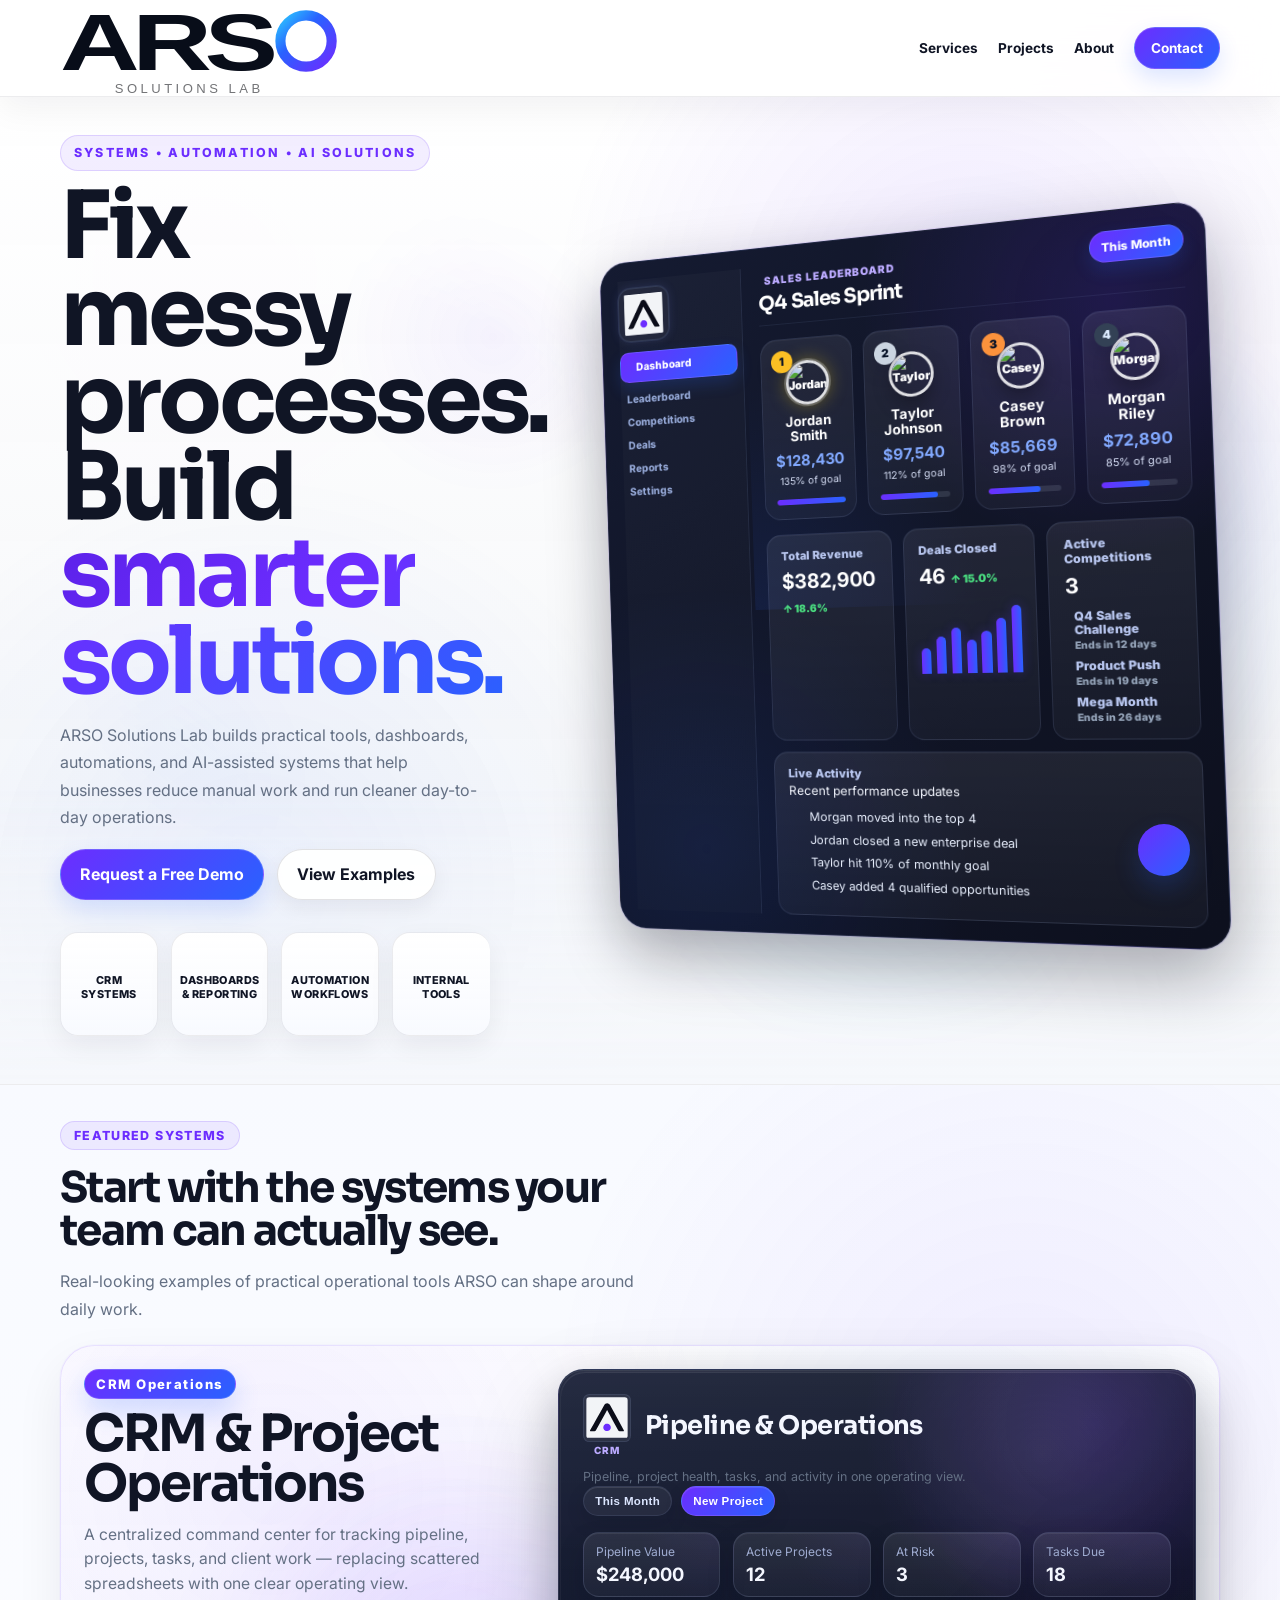
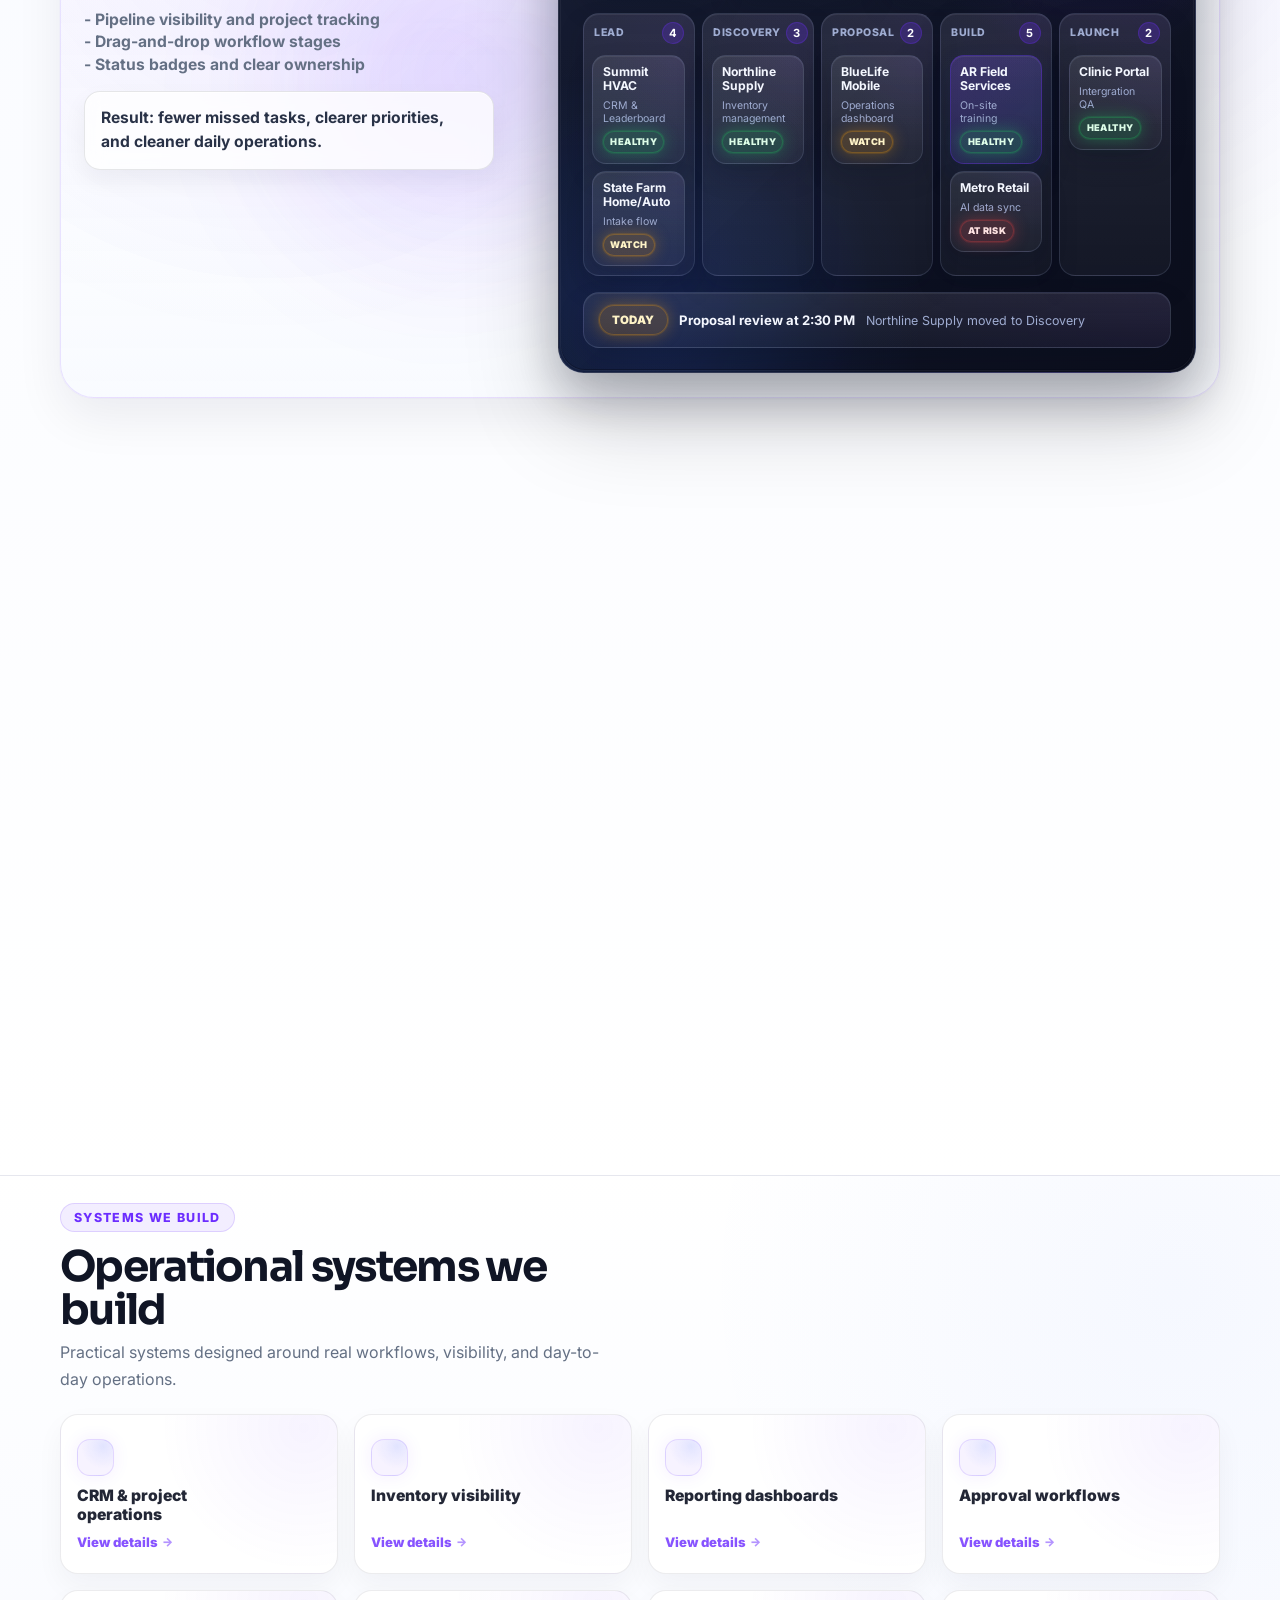
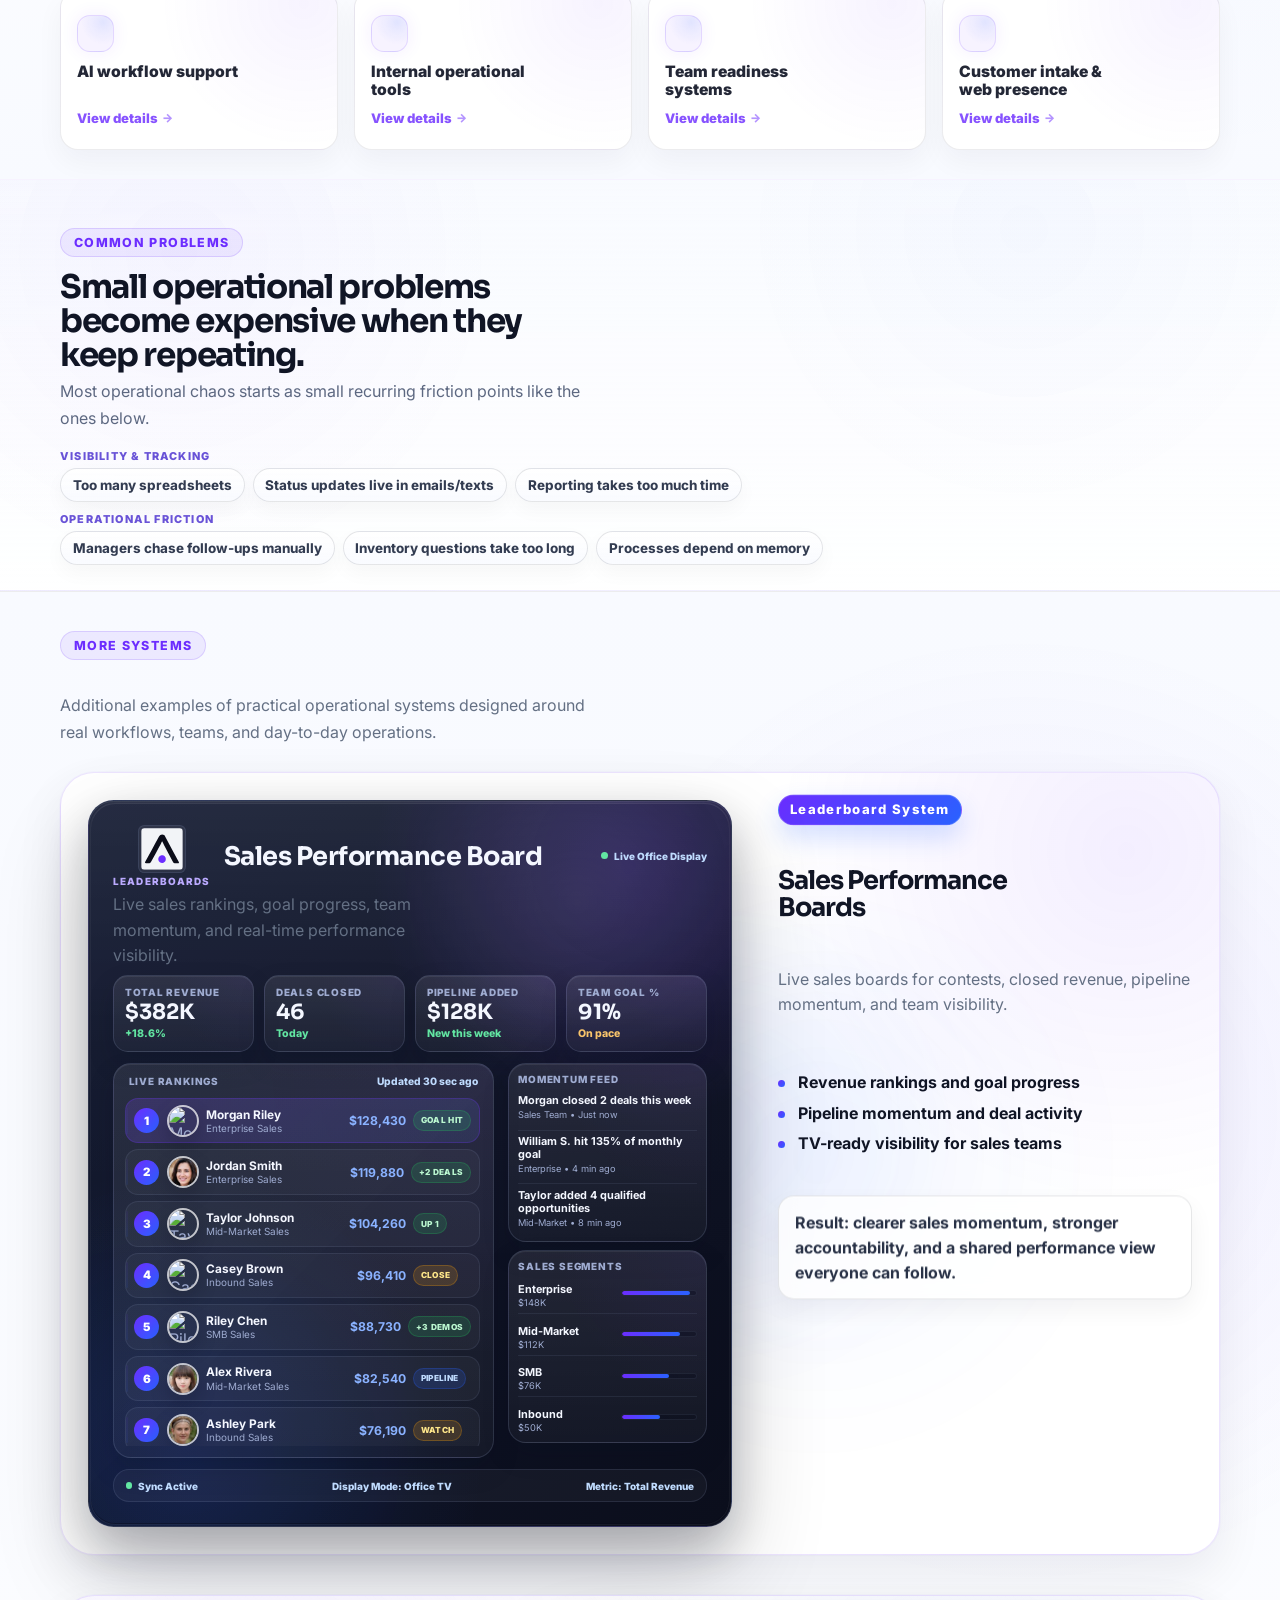
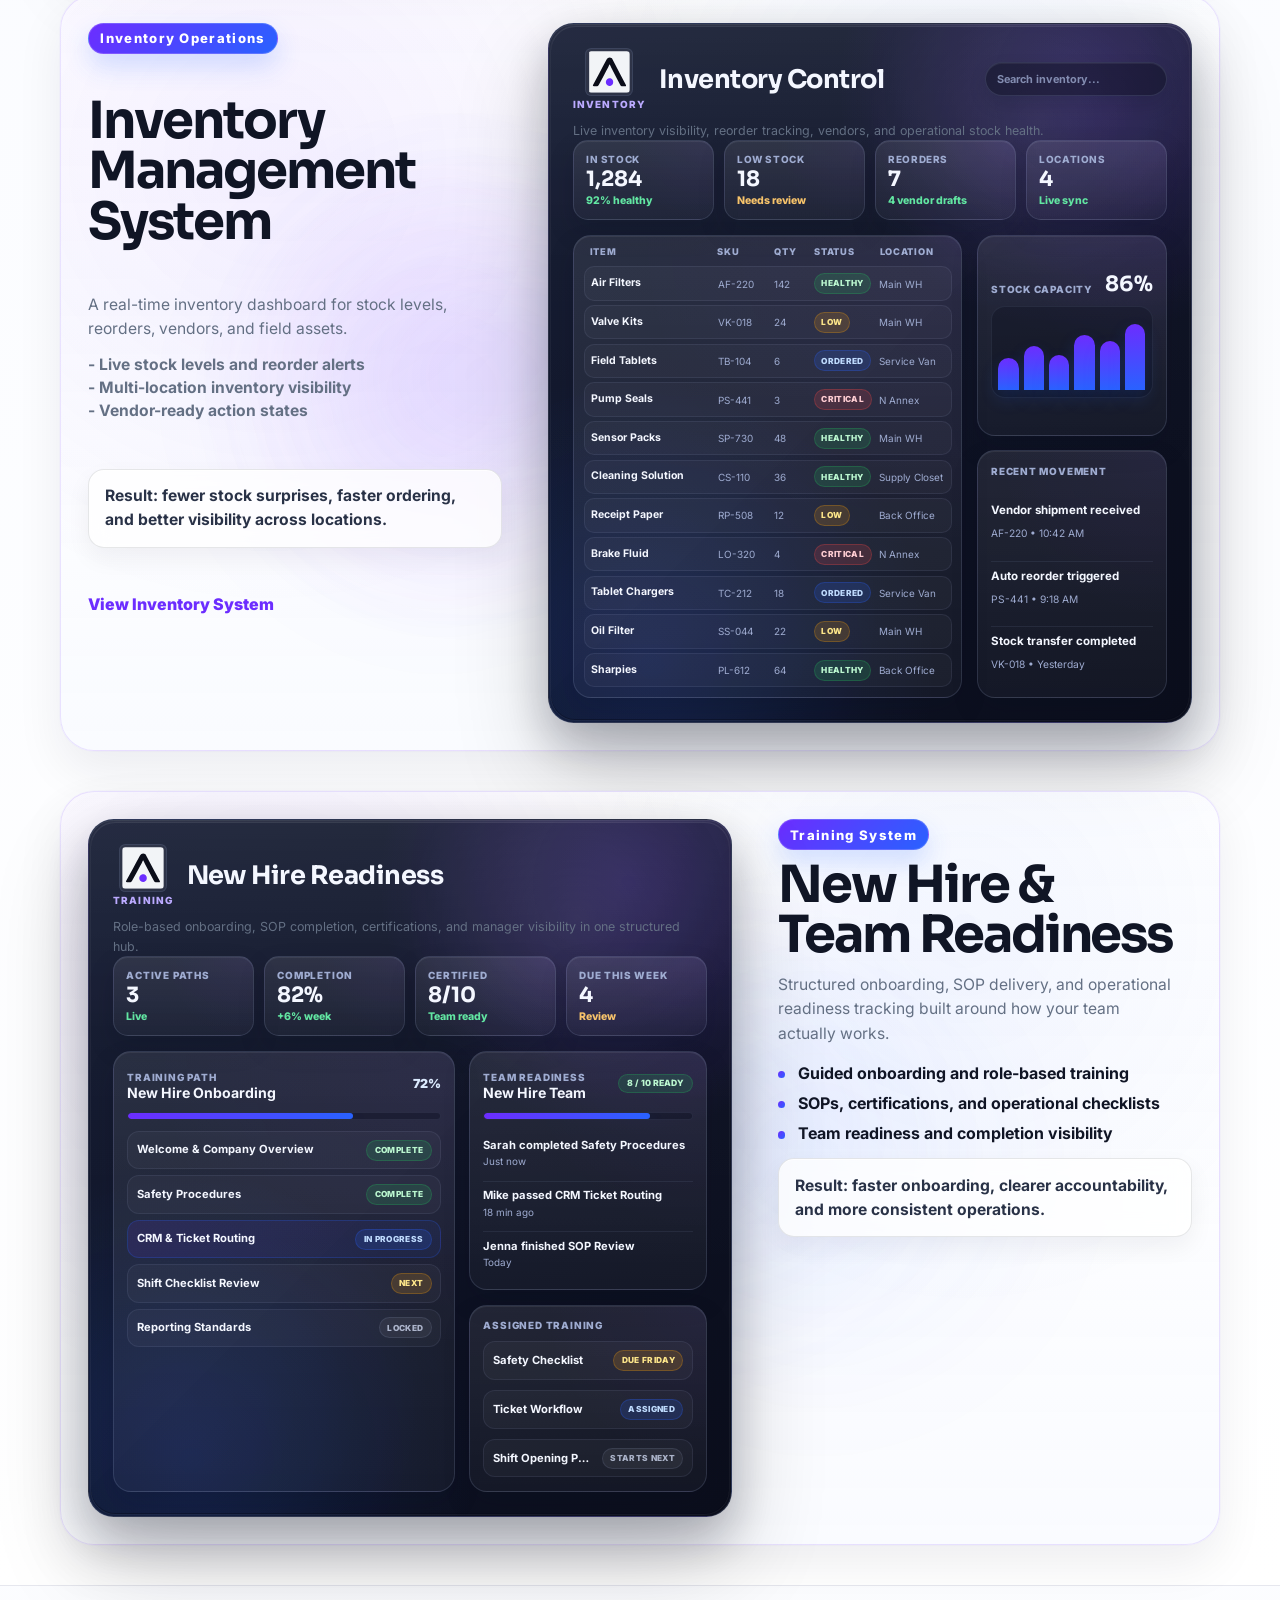
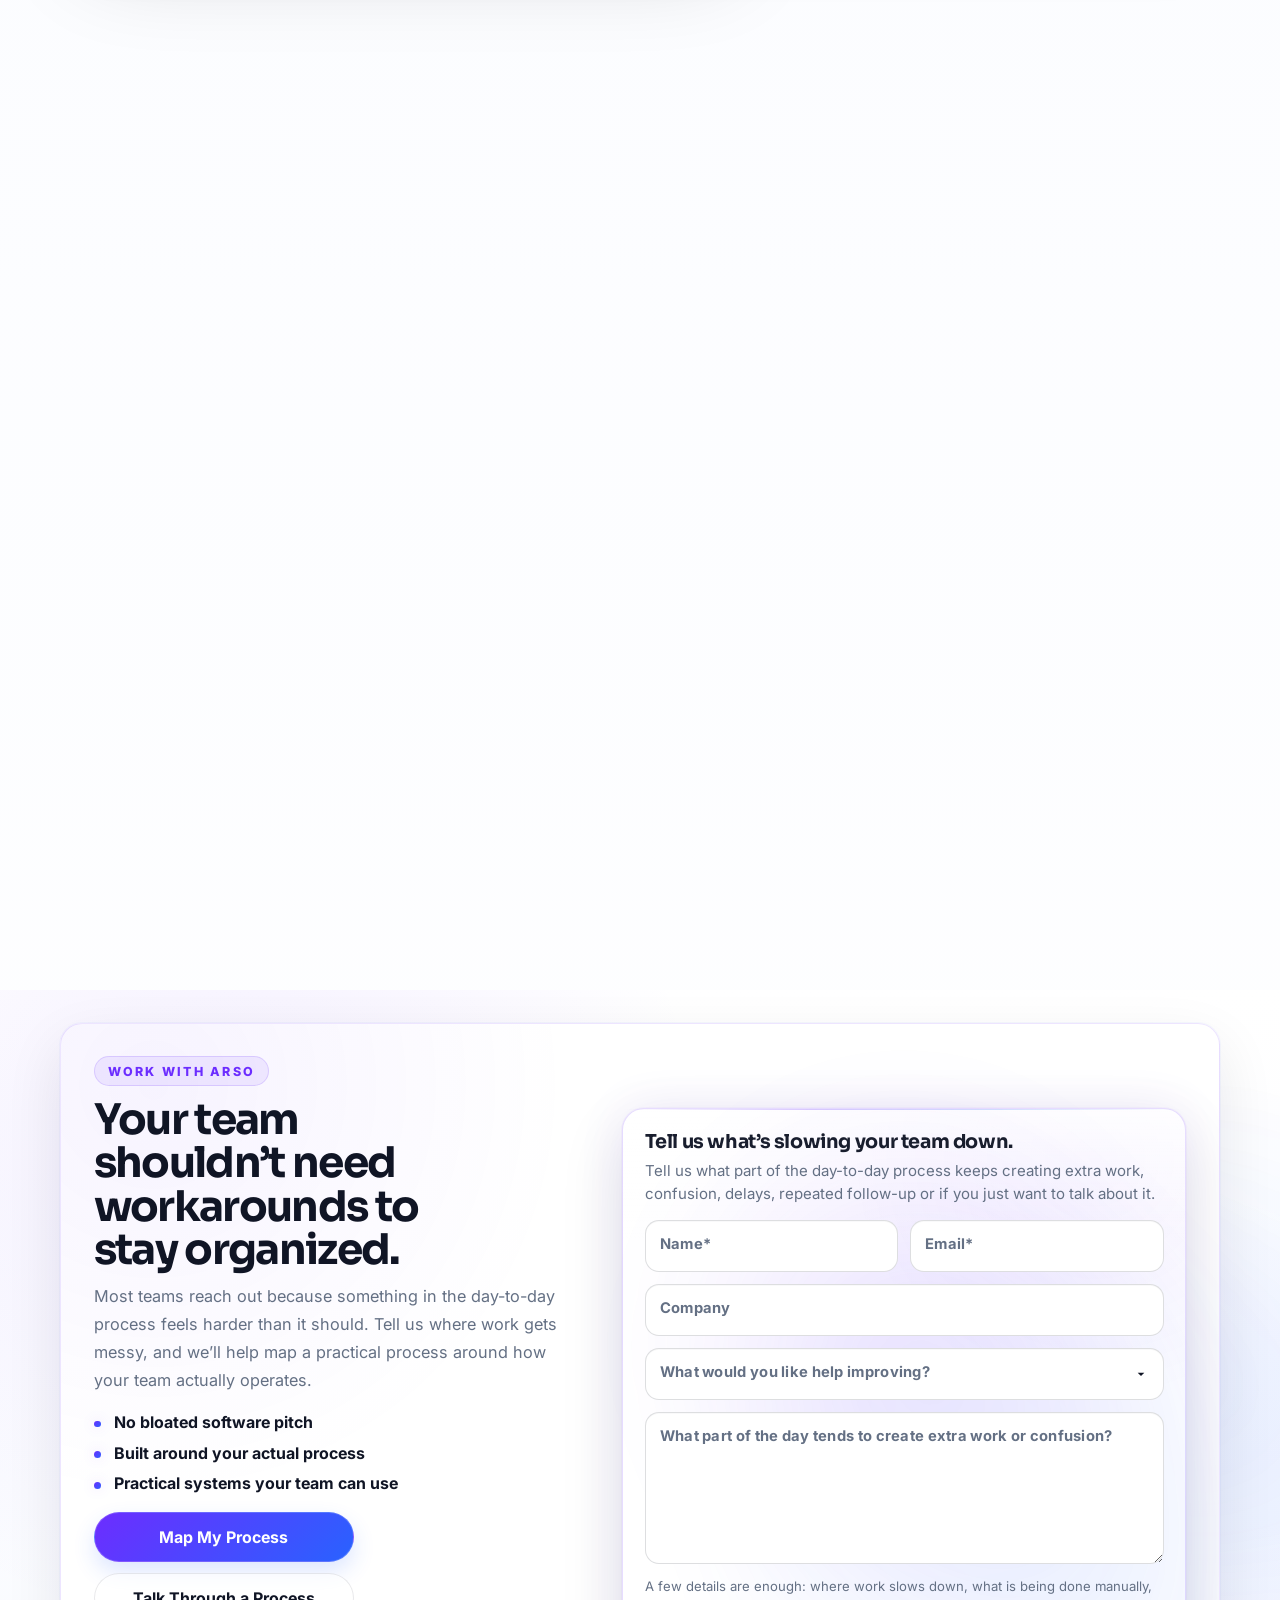
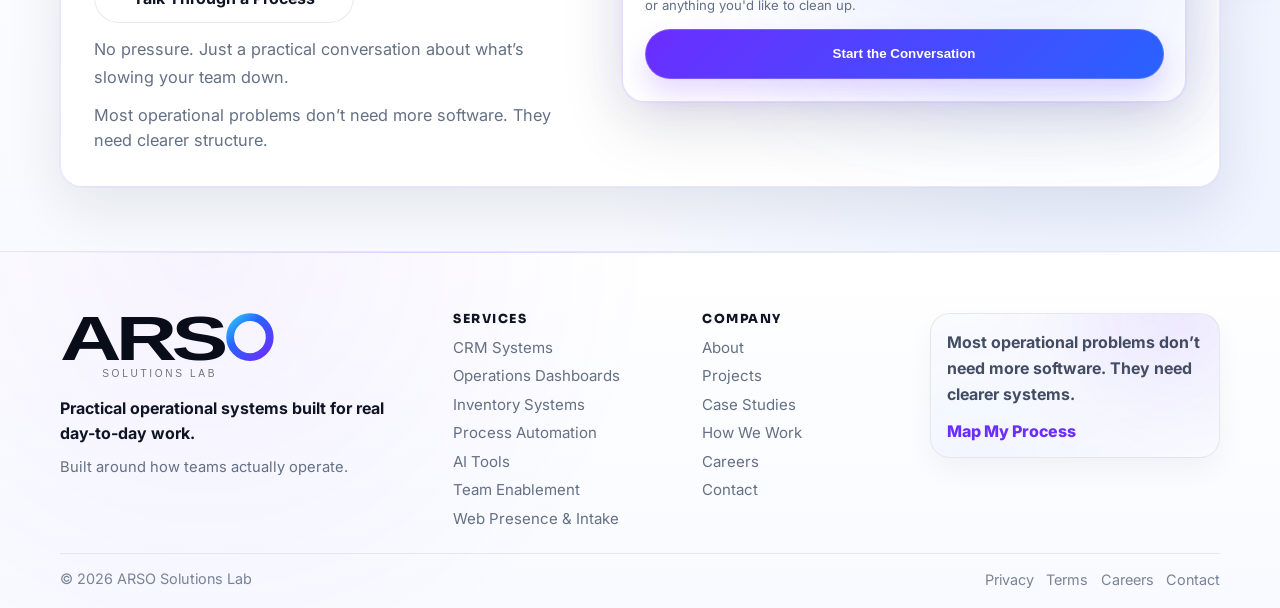
==== commit 0025c19d: "Update index.html" ====
--- a/index.html
+++ b/index.html
@@ -33,7 +33,7 @@
     <header class="site-header">
       <div class="container nav">
 <a class="brand" href="#top">
-  <img src="/Assets/logo-full.svg" alt="ARSO Solutions Lab" class="logo logo-full" />
+  <img src="/Assets/logo-full.svg" alt="ARSO Solutions Lab" class="logo logo-full" />
   <img src="/Assets/logo-compact1.svg" alt="AR" class="logo logo-compact" />
 </a>
 
@@ -83,7 +83,7 @@
           </div>
           <div>
             <i data-lucide="settings-2"></i>
-            <span>Automation<br>&amp; Workflows</span>
+            <span>Automation<br>Workflows</span>
           </div>
           <div>
             <i data-lucide="code-2"></i>
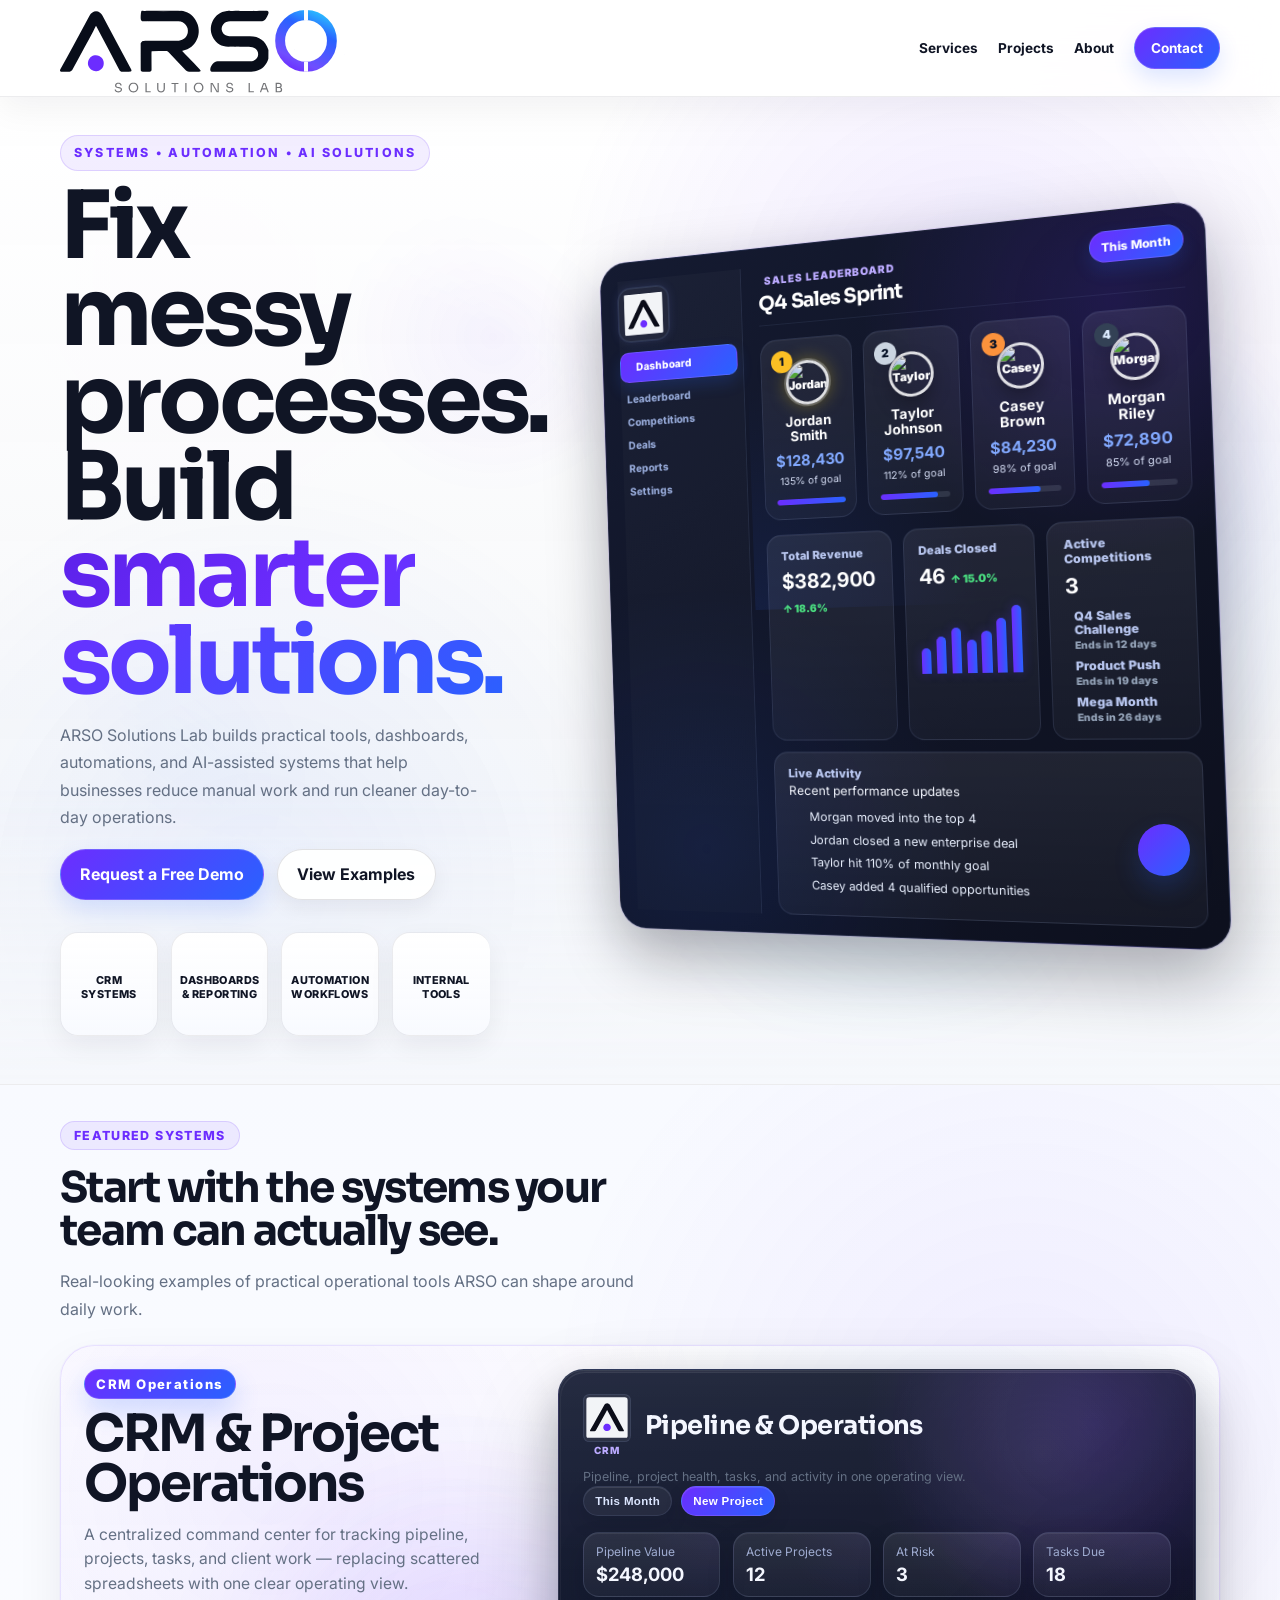
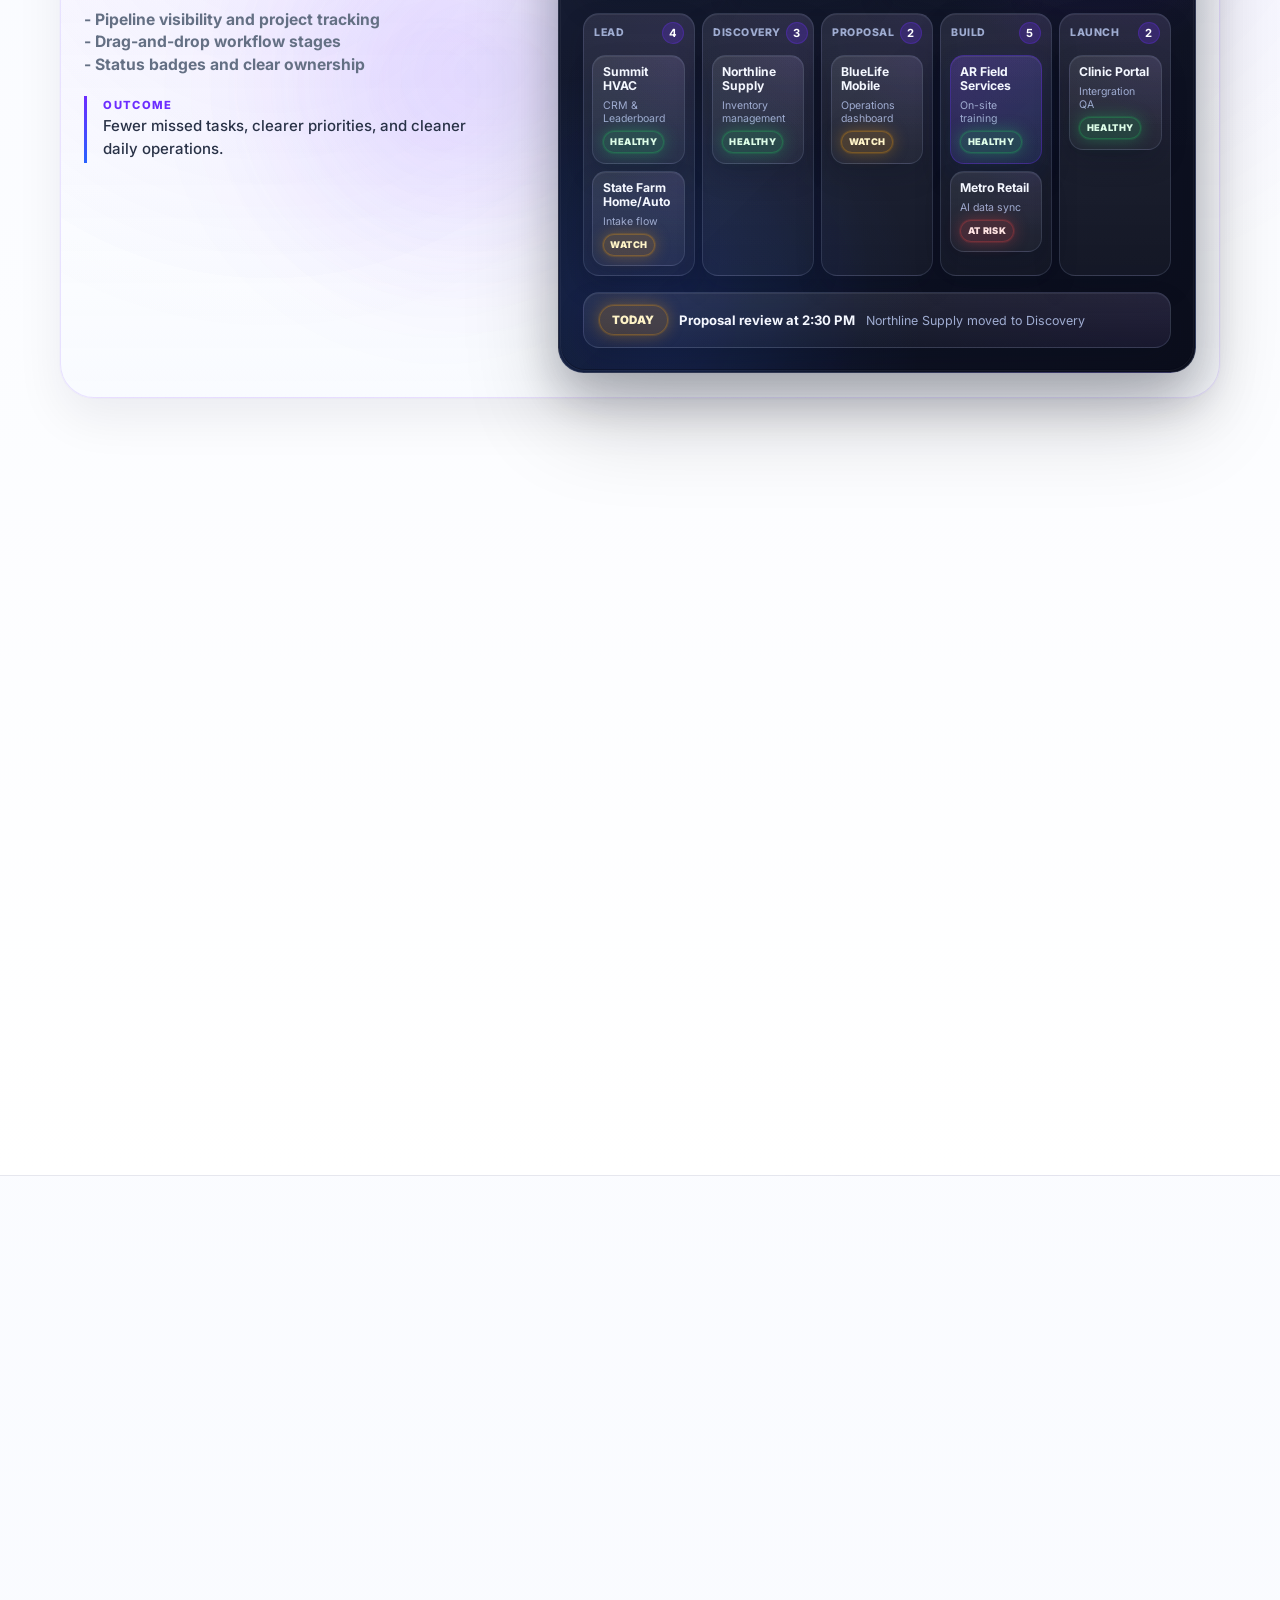
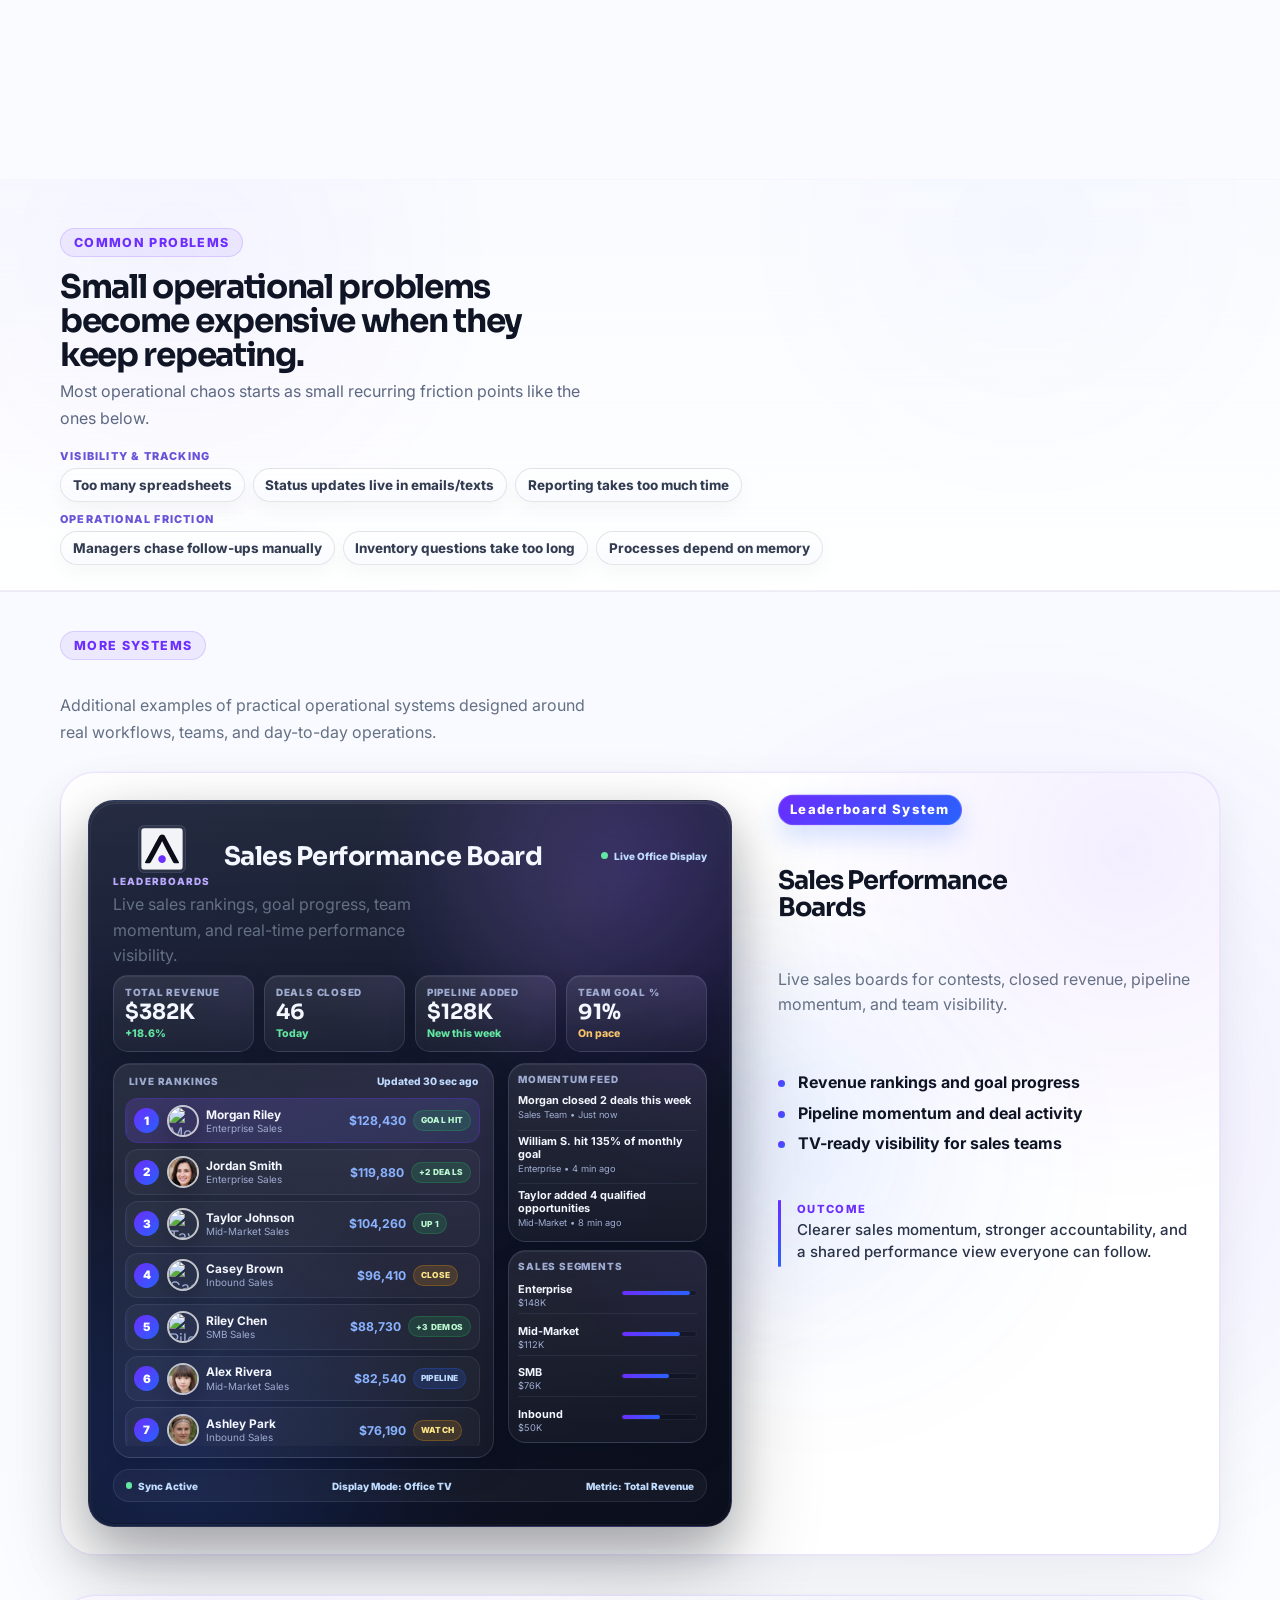
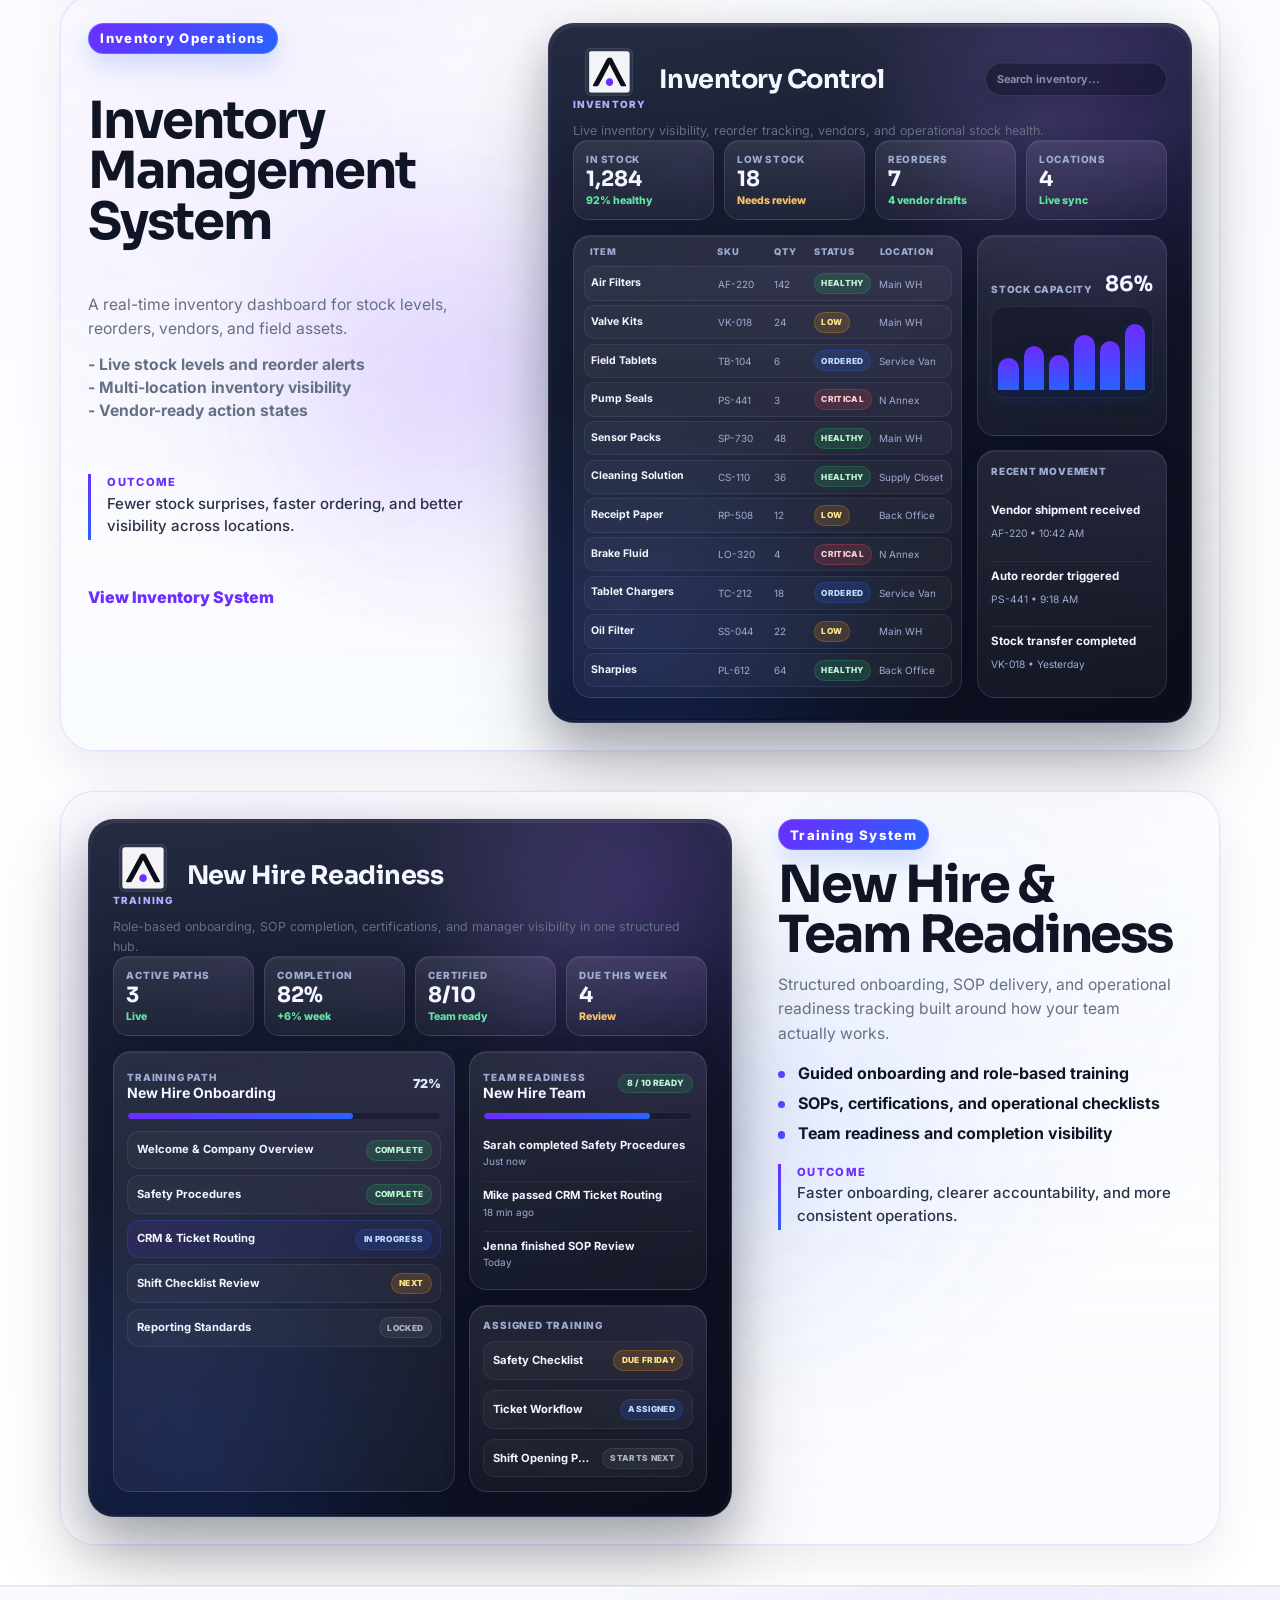
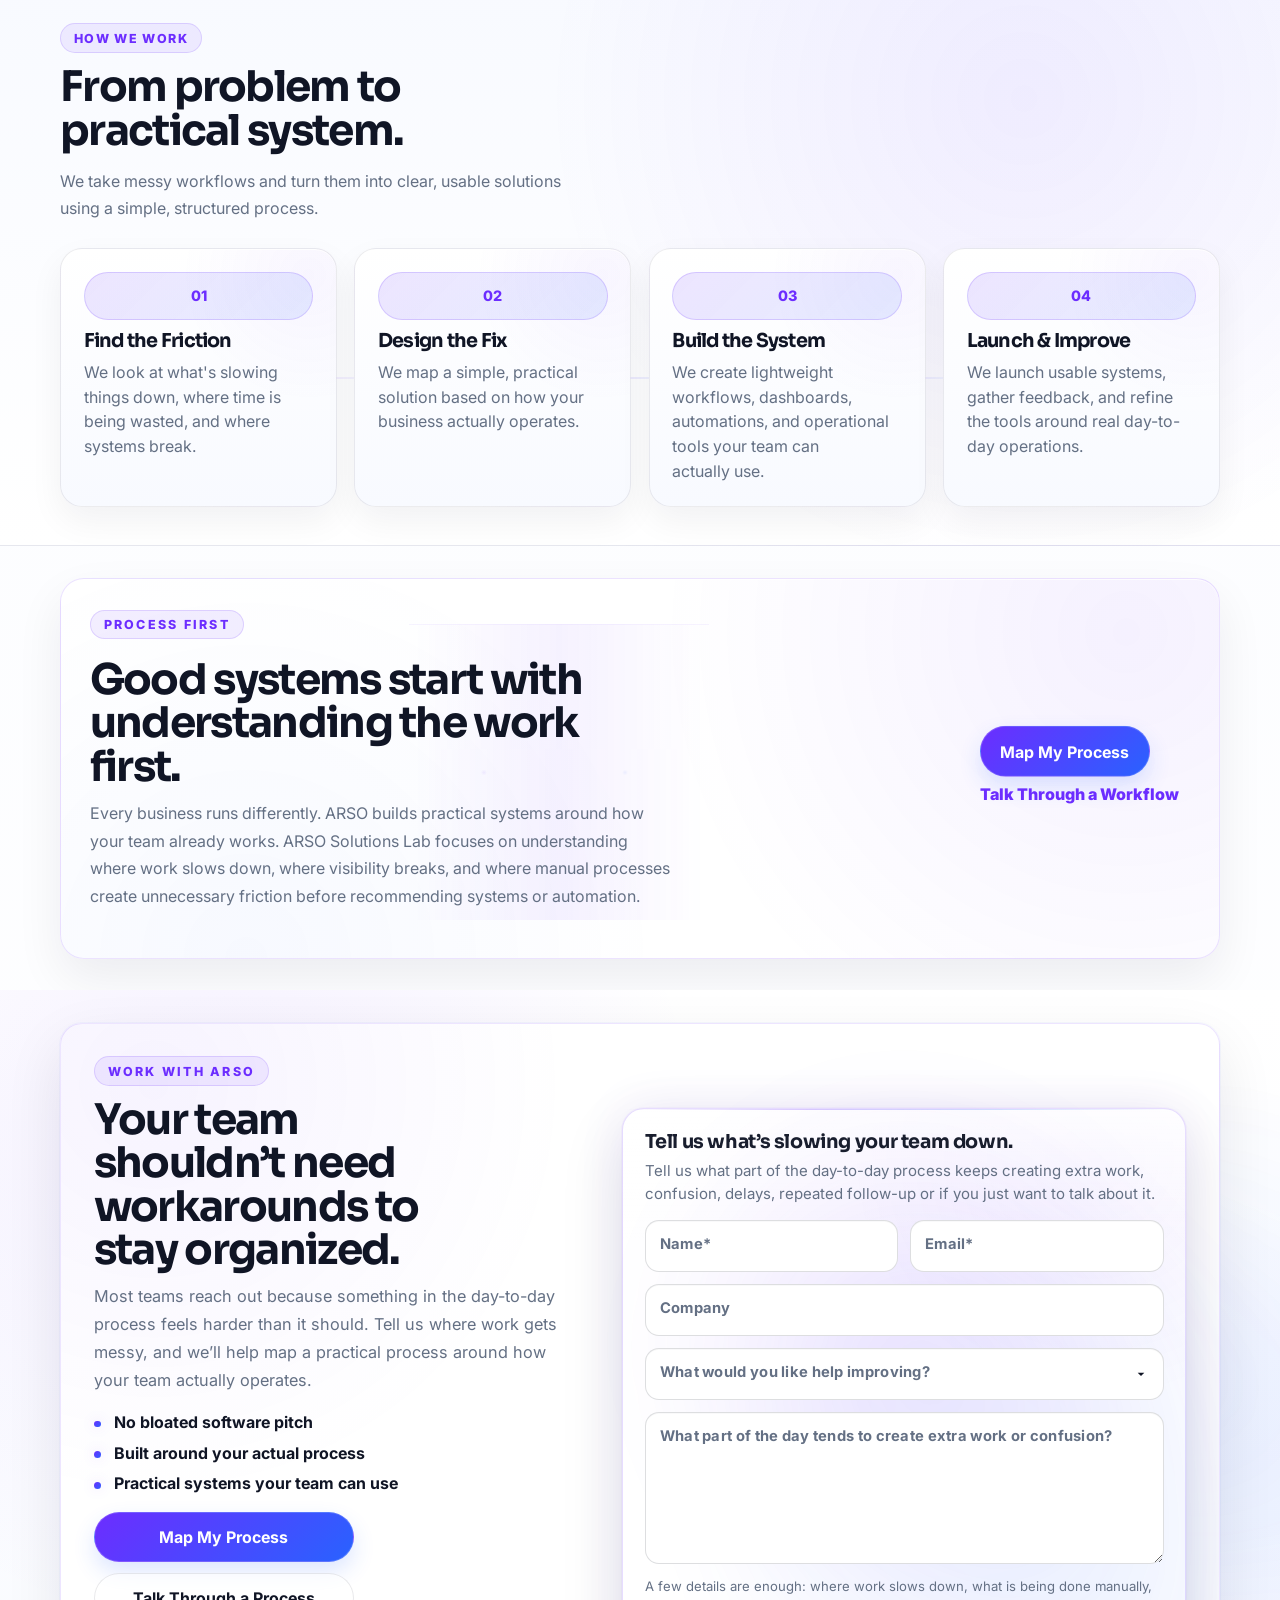
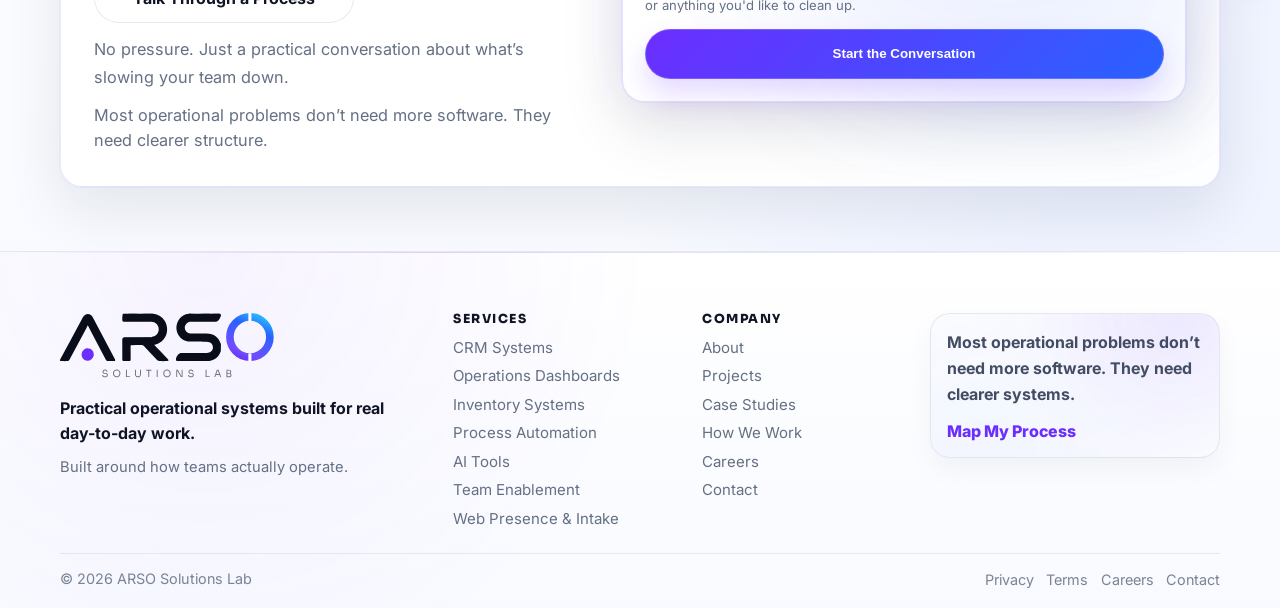
==== commit 8c545f0f: "update" ====
--- a/index.html
+++ b/index.html
@@ -330,8 +330,8 @@
   making it useful for everything from managing client work to keeping your own day organized.
 </p>
 
-<p class="project-outcome">
-  Result: fewer missed tasks, clearer priorities, and cleaner daily operations.
+<p class="project-outcome">
+  Fewer missed tasks, clearer priorities, and cleaner daily operations.
 </p>
       </article>
 
@@ -448,8 +448,8 @@
     The same concept can be adapted for internal operations, customer follow-up, reminders,
     task coordination, or other repetitive work that slows teams down.
   </p>
-  <p class="project-outcome">
-    Result: less manual busywork, faster follow-up, and cleaner handoffs.
+  <p class="project-outcome">
+    Less manual busywork, faster follow-up, and cleaner handoffs.
   </p>
   <a href="ai-workflow-assistant.html" class="project-example-link project-detail-link">View AI Workflow Assistant</a>
 </article>
@@ -801,8 +801,8 @@
           <li>Pipeline momentum and deal activity</li>
           <li>TV-ready visibility for sales teams</li>
         </ul>
-        <p class="project-outcome">
-          Result: clearer sales momentum, stronger accountability, and a shared performance view everyone can follow.
+        <p class="project-outcome">
+          Clearer sales momentum, stronger accountability, and a shared performance view everyone can follow.
         </p>
       </article>
       </div>
@@ -985,8 +985,8 @@
   Track stock movement, reorder needs, vendor activity, and location-level inventory health in one operating view.
 </p>
 
-      <p class="project-outcome">
-  Result: fewer stock surprises, faster ordering, and better visibility across locations.
+      <p class="project-outcome">
+  Fewer stock surprises, faster ordering, and better visibility across locations.
 </p>
       <a href="inventory-visibility.html" class="project-example-link project-detail-link">View Inventory System</a>
       </article>
@@ -1120,8 +1120,8 @@
           <li>SOPs, certifications, and operational checklists</li>
           <li>Team readiness and completion visibility</li>
         </ul>
-        <p class="project-outcome">
-          Result: faster onboarding, clearer accountability, and more consistent operations.
+        <p class="project-outcome">
+          Faster onboarding, clearer accountability, and more consistent operations.
         </p>
       </article>
 
--- a/styles.css
+++ b/styles.css
@@ -18462,7 +18462,7 @@
   }
 }
 
-/* ARSO cleanup: service-card alignment and intentional result cards */
+/* ARSO cleanup: service-card alignment and integrated outcome callouts */
 .home-page .hero-service-strip {
   grid-template-columns: repeat(4, minmax(0, 1fr));
   align-items: stretch;
@@ -18499,16 +18499,49 @@
 .projects-featured .project-card.featured .project-outcome,
 .home-page #featured-systems-early .project-outcome,
 .home-page #projects .project-outcome {
+  position: relative;
+  min-height: 0;
+  display: block;
+  align-self: start;
+  max-width: 34rem;
+  margin: 0.35rem 0 0;
+  padding: 0.15rem 0 0.15rem 1rem;
   color: #293247;
-  background: rgba(255, 255, 255, 0.78);
-  border: 1px solid rgba(16, 21, 37, 0.10);
-  border-radius: 16px;
-  box-shadow:
-    0 10px 24px rgba(16, 21, 37, 0.055),
-    inset 0 1px 0 rgba(255, 255, 255, 0.72);
-  backdrop-filter: blur(10px);
-  -webkit-backdrop-filter: blur(10px);
-  line-height: 1.55;
+  background: transparent;
+  border: 0;
+  border-left: 3px solid var(--arso-purple);
+  border-radius: 0;
+  box-shadow: none;
+  backdrop-filter: none;
+  -webkit-backdrop-filter: none;
+  font-size: 0.94rem;
+  font-weight: 500;
+  line-height: 1.5;
+}
+
+.project-outcome::before,
+.projects-featured .project-card.featured .project-outcome::before,
+.home-page #featured-systems-early .project-outcome::before,
+.home-page #projects .project-outcome::before {
+  content: "Outcome";
+  display: block;
+  margin-bottom: 0.18rem;
+  color: var(--arso-purple);
+  font-size: 0.7rem;
+  font-weight: 800;
+  line-height: 1.2;
+  letter-spacing: 0.12em;
+  text-transform: uppercase;
+}
+
+.project-outcome::after {
+  content: "";
+  position: absolute;
+  left: -3px;
+  top: 0;
+  width: 3px;
+  height: 100%;
+  background: linear-gradient(180deg, var(--arso-purple), var(--arso-blue));
 }
 
 @media (max-width: 760px) {
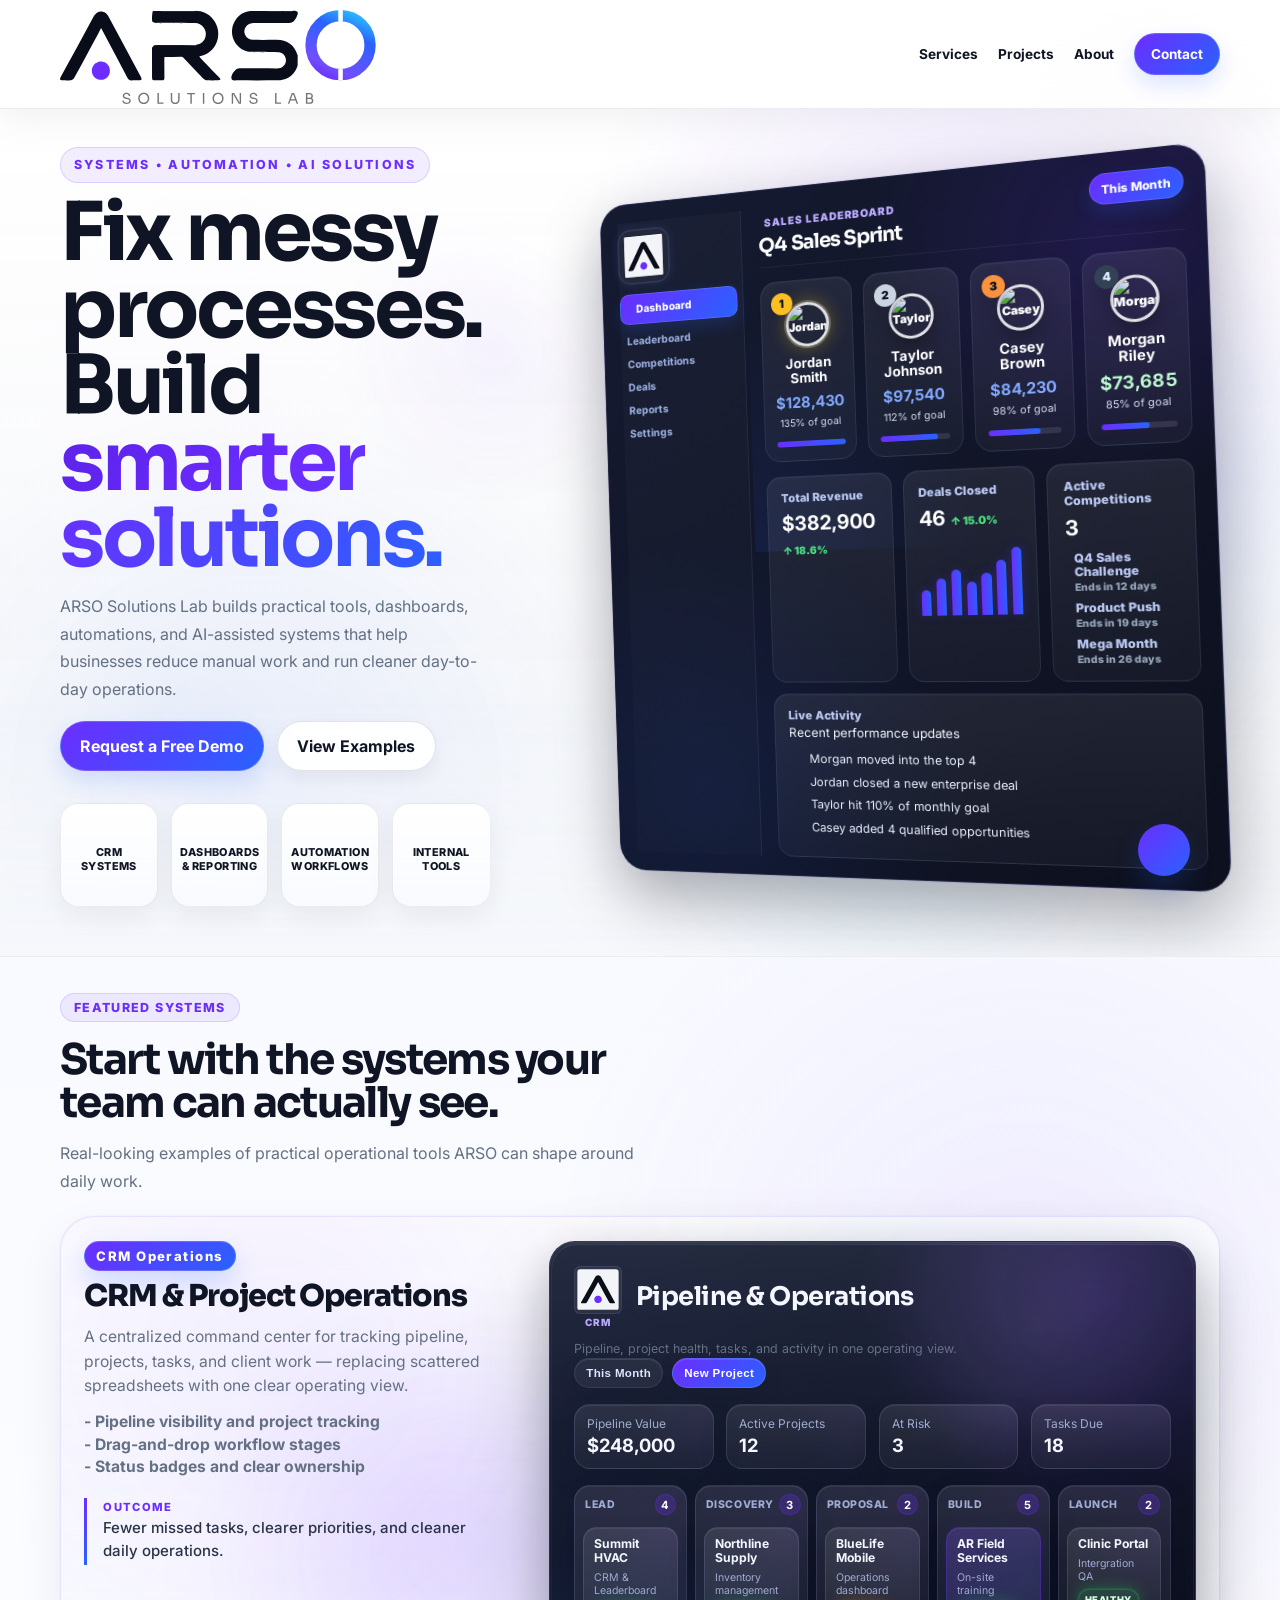
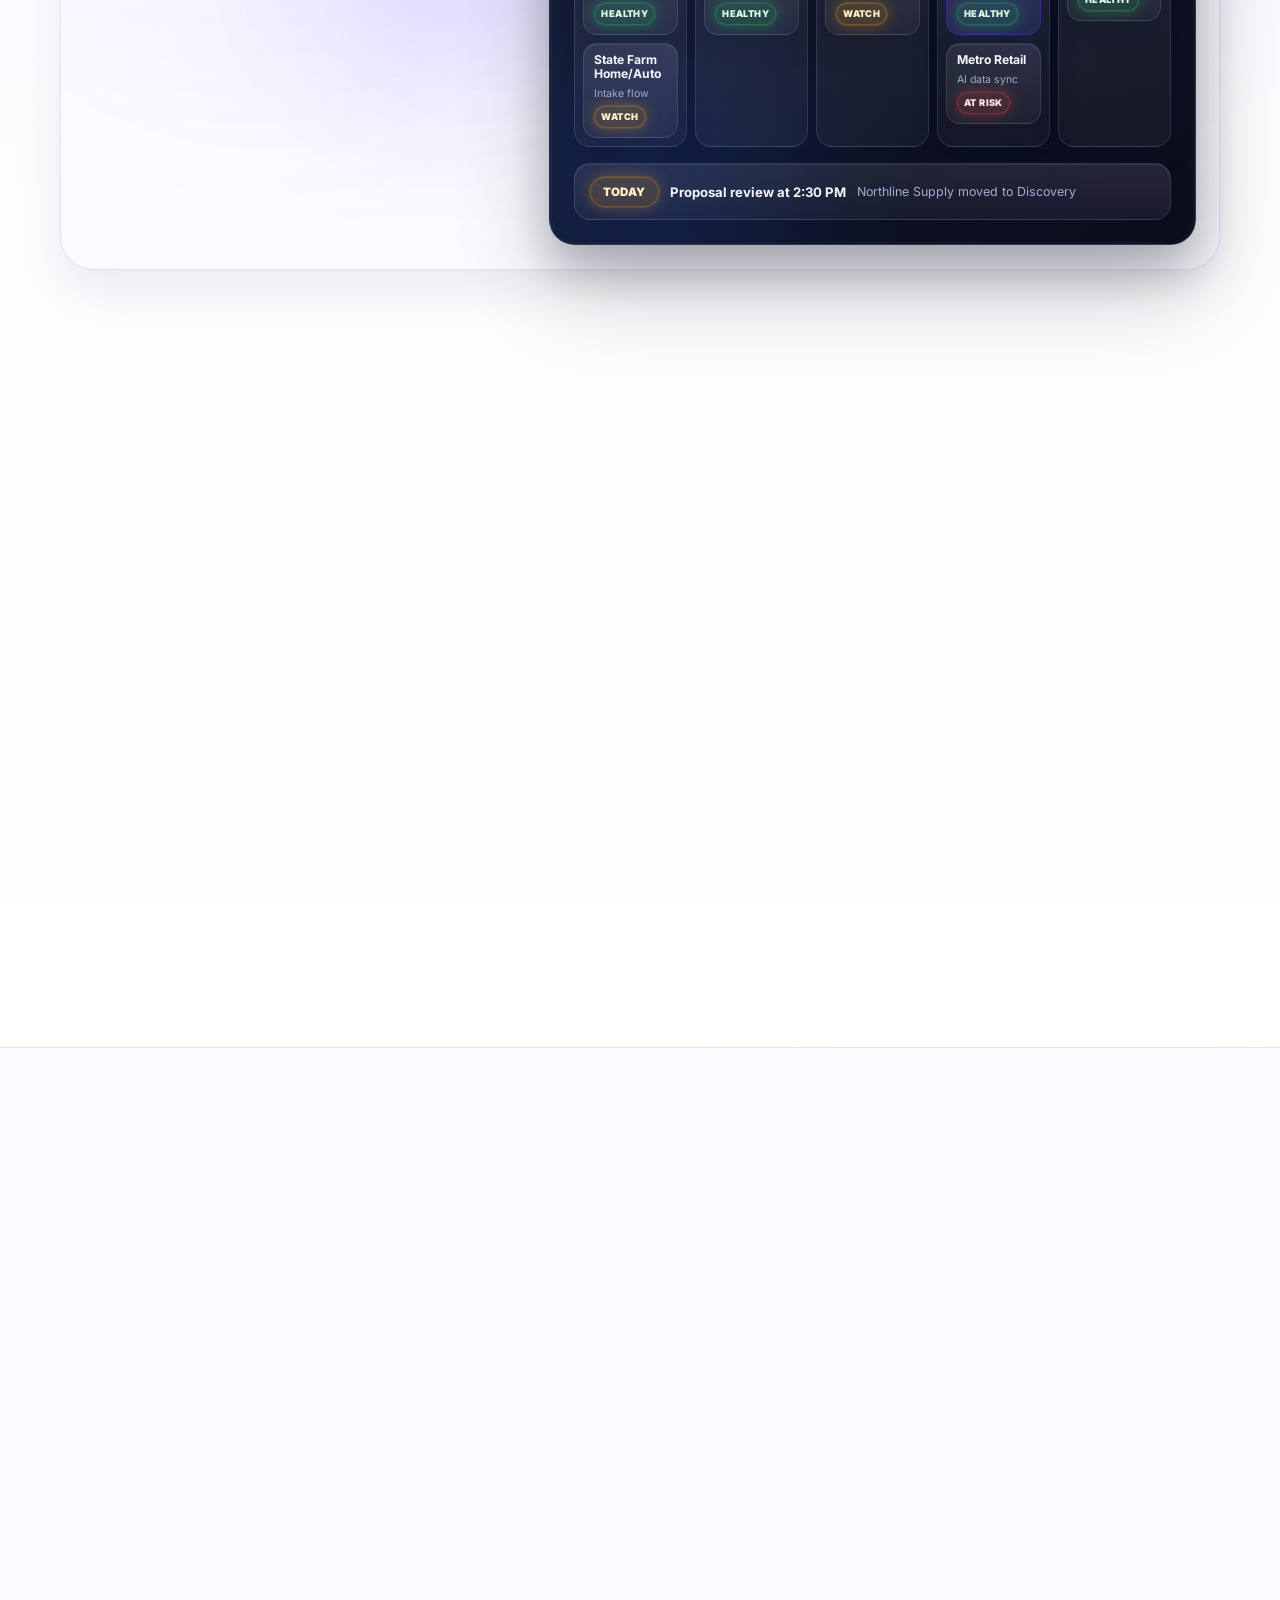
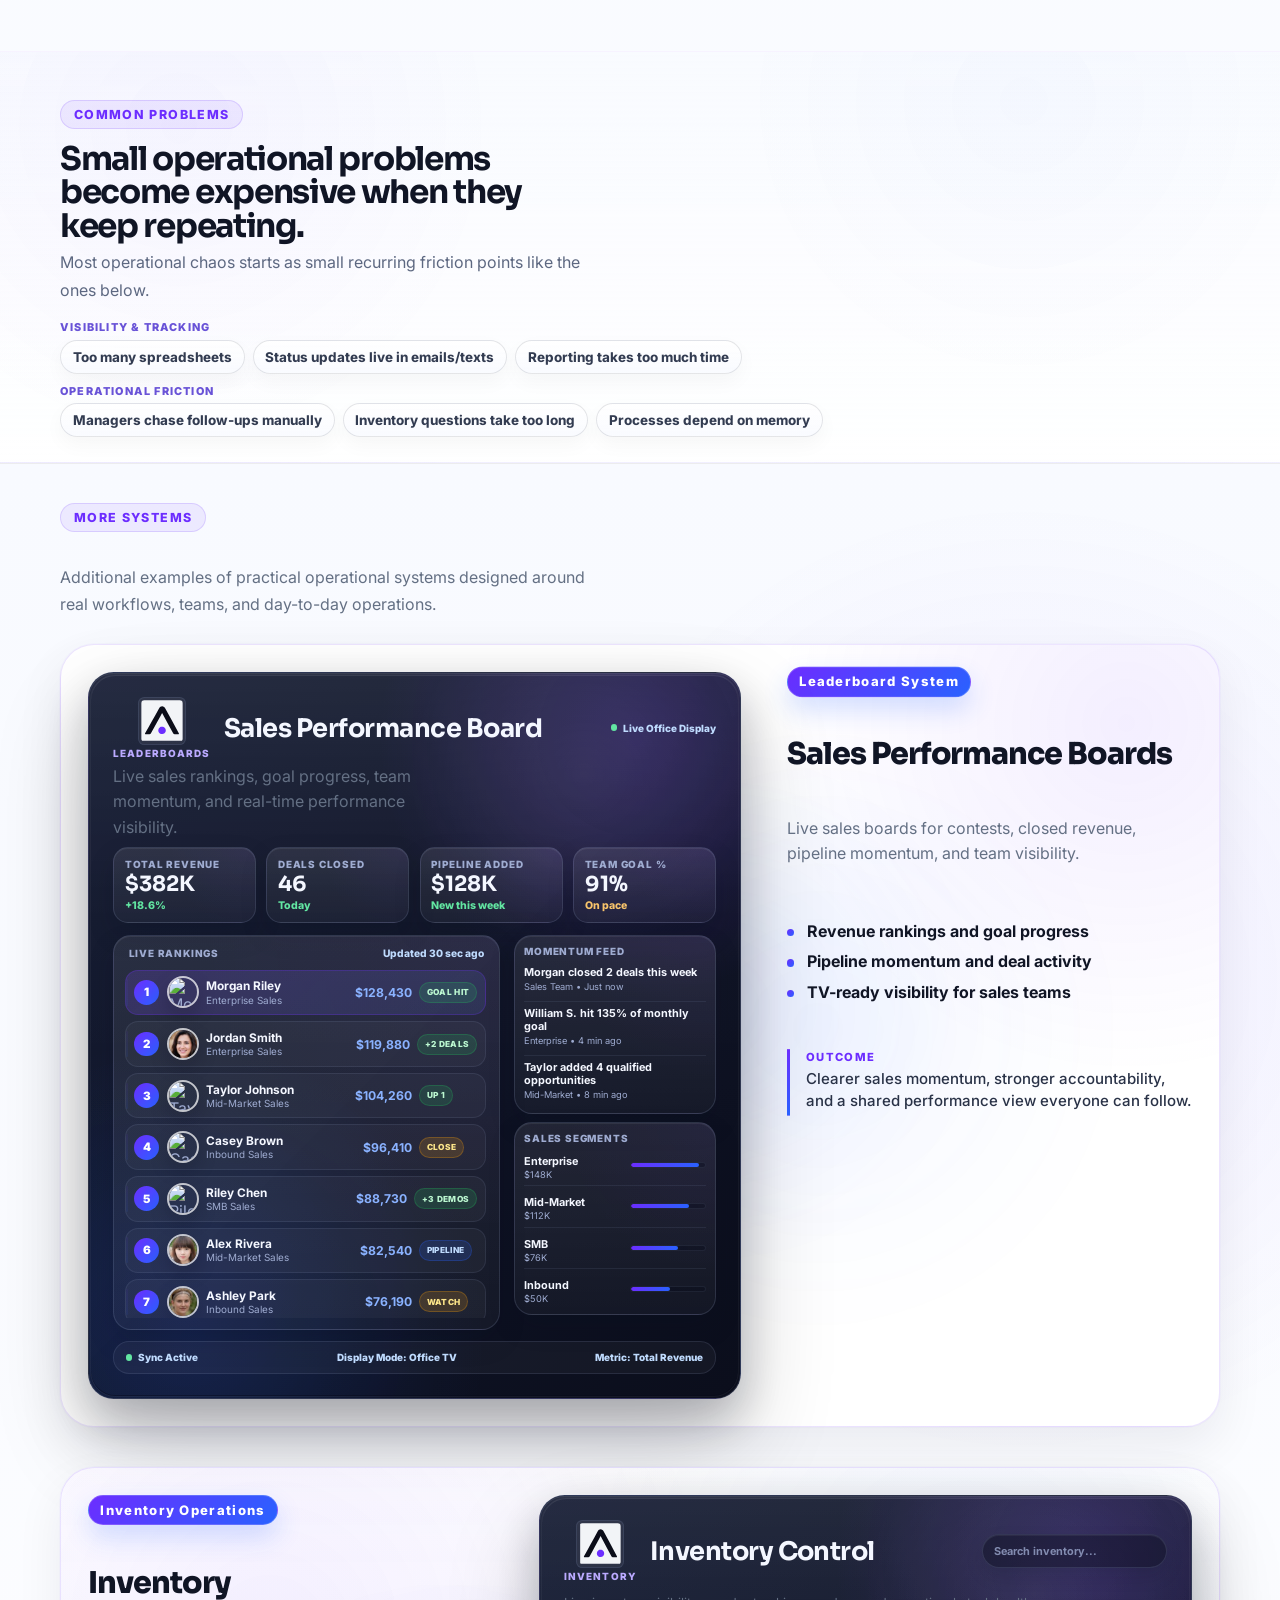
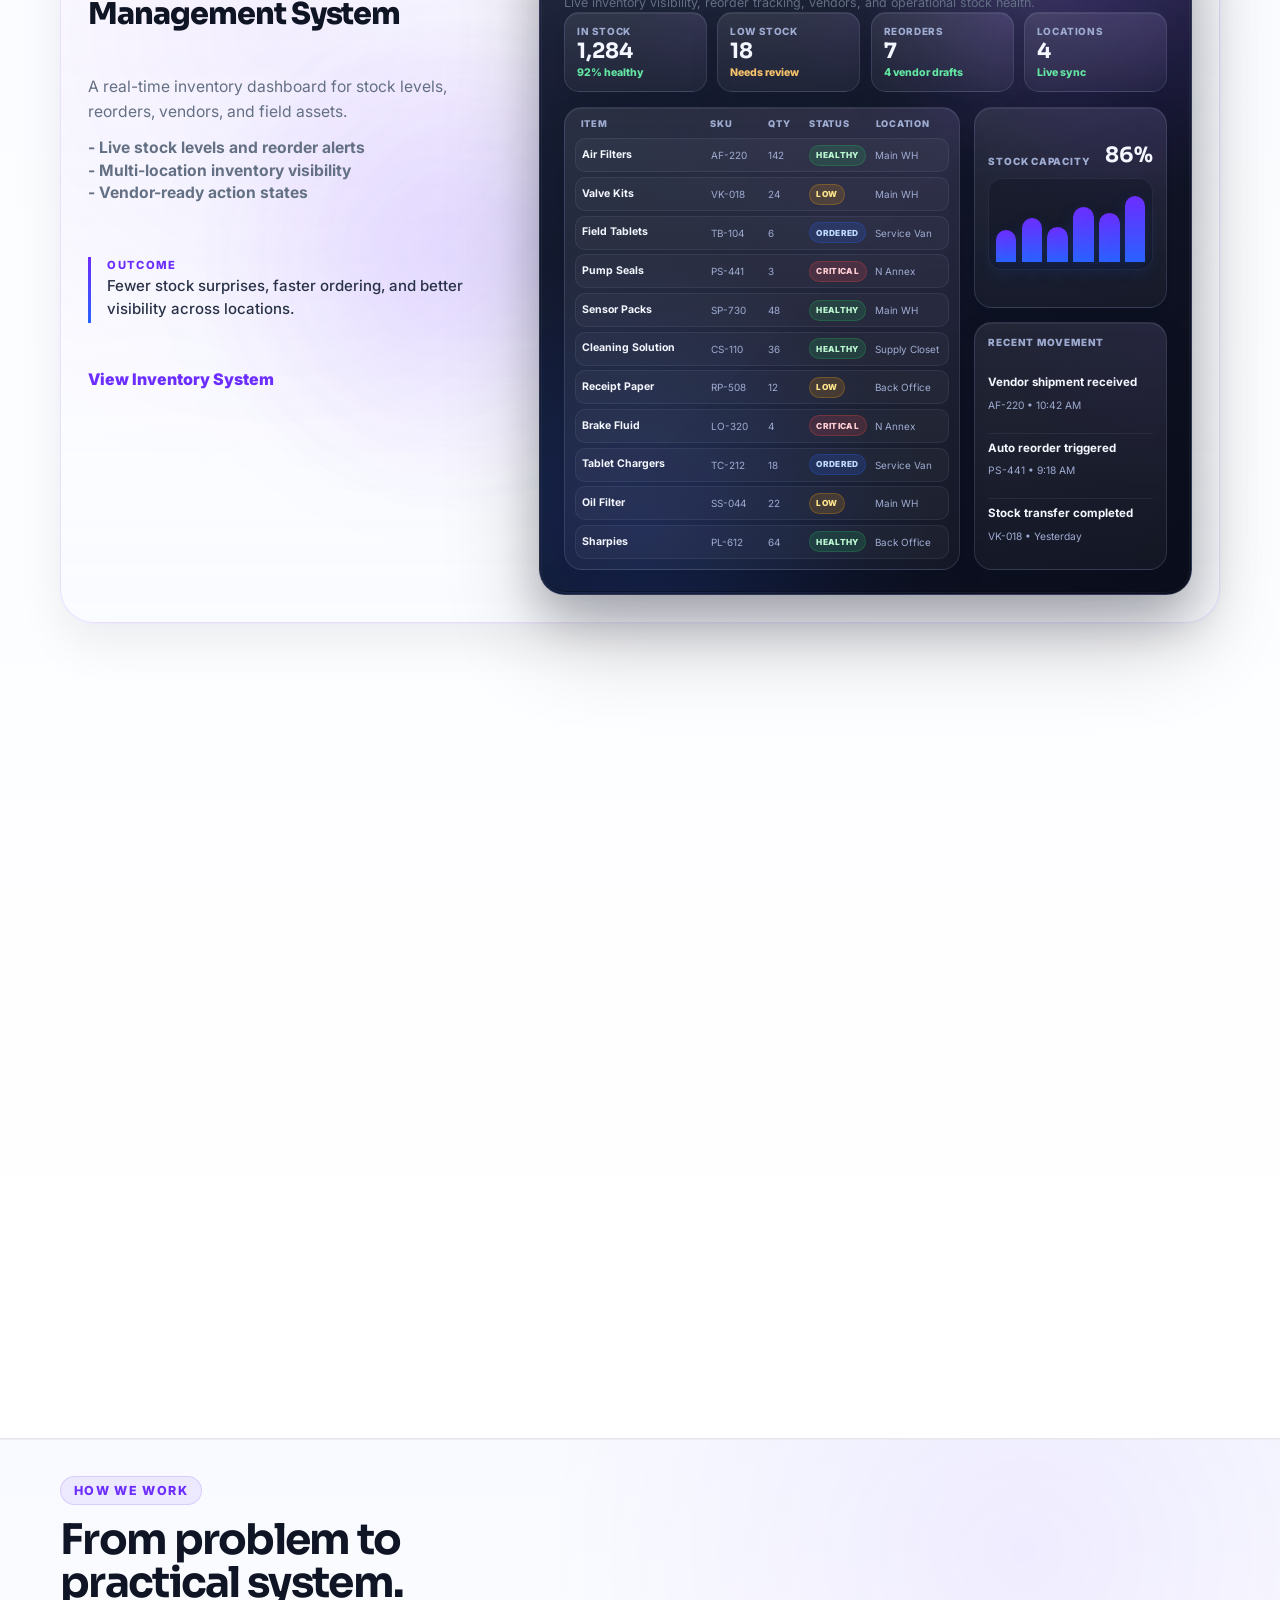
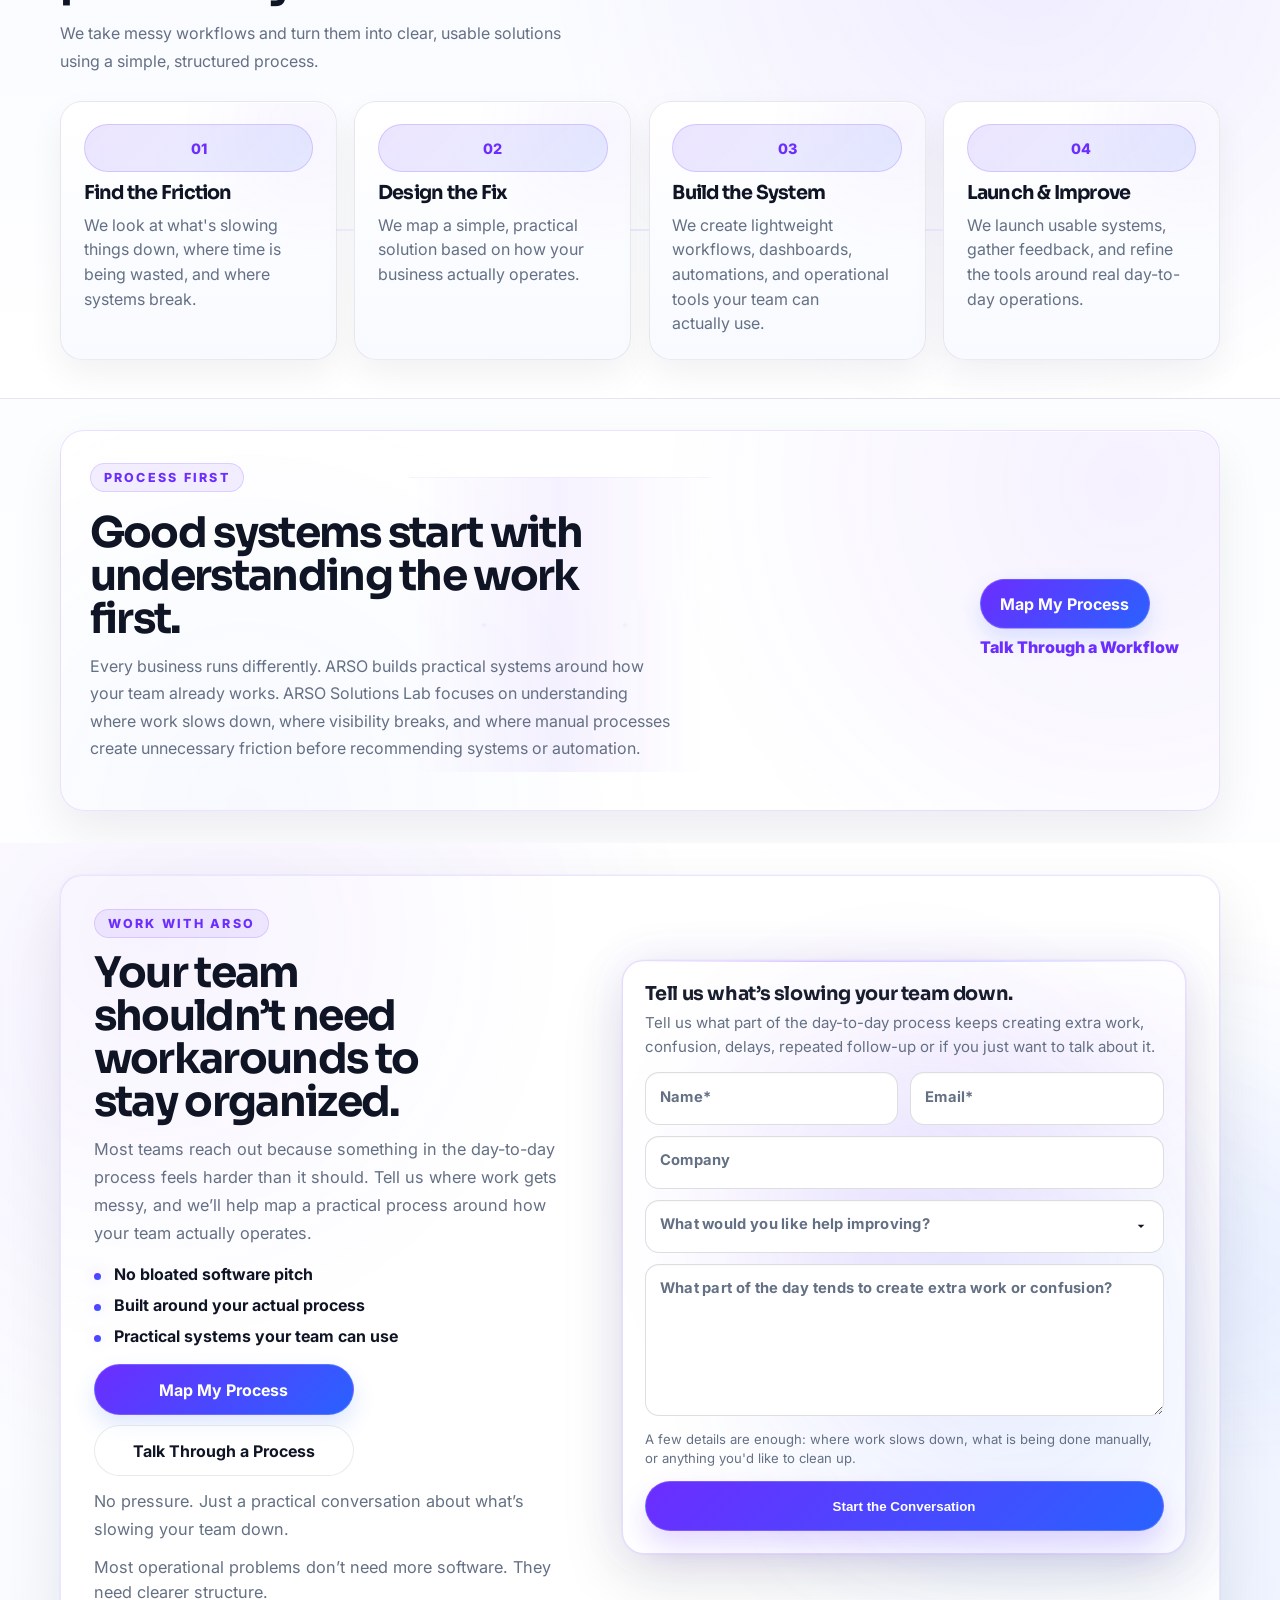
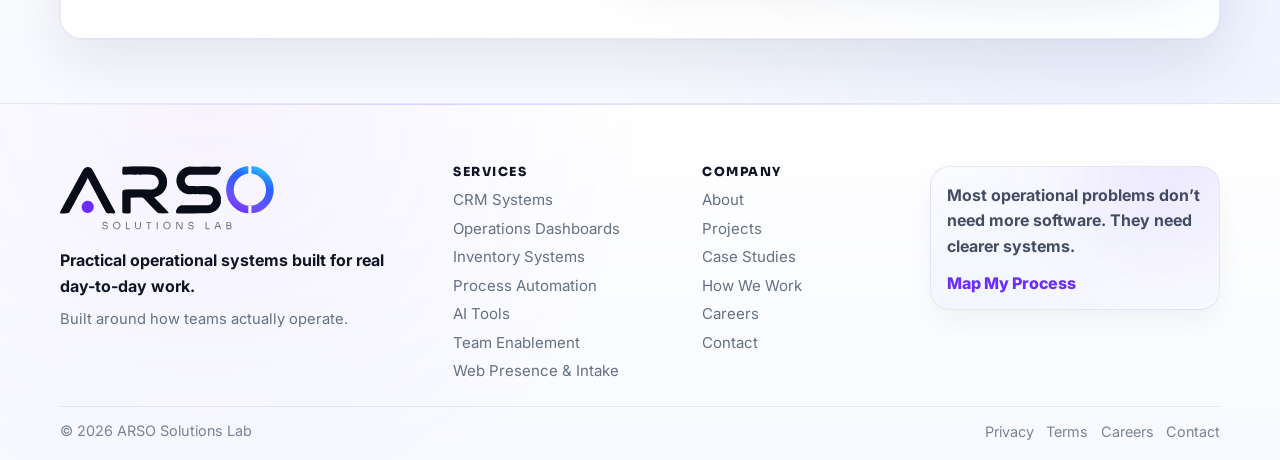
==== commit ddc6cc9a: "pass3" ====
--- a/index.html
+++ b/index.html
@@ -319,7 +319,7 @@
   </div>
 </div>
 
-<h3>CRM &amp; Project Operations</h3>
+<h3 class="system-title">CRM &amp; Project Operations</h3>
 
 <p>
   A centralized command center for tracking pipeline, projects, tasks, and client work — replacing scattered spreadsheets with one clear operating view.
@@ -440,7 +440,7 @@
     </div>
   </div>
 
-  <h3>AI Workflow Assistant</h3>
+  <h3 class="system-title">AI Workflow Assistant</h3>
   <p>
     A practical AI workspace for summaries, follow-ups, reports, and workflow support.
   </p>
@@ -792,7 +792,7 @@
           </div>
         </div>
 
-        <h3>Sales Performance Boards</h3>
+        <h3 class="system-title">Sales Performance Boards</h3>
         <p>
           Live sales boards for contests, closed revenue, pipeline momentum, and team visibility.
         </p>
@@ -975,7 +975,7 @@
 </div>
 
 
-<h3>Inventory Management System</h3>
+<h3 class="system-title">Inventory Management System</h3>
 
 <p>
   A real-time inventory dashboard for stock levels, reorders, vendors, and field assets.
@@ -1111,7 +1111,7 @@
           </div>
         </div>
 
-        <h3>New Hire &amp; Team Readiness</h3>
+        <h3 class="system-title">New Hire &amp; Team Readiness</h3>
         <p>
           Structured onboarding, SOP delivery, and operational readiness tracking built around how your team actually works.
         </p>
--- a/styles.css
+++ b/styles.css
@@ -1293,7 +1293,7 @@
   position: relative;
 }
 
-@media (min-width: 981px) {
+@media (min-width: 1121px) {
   .process-grid::before {
     content: "";
     position: absolute;
@@ -18559,3 +18559,90 @@
     grid-template-columns: 1fr;
   }
 }
+
+/* Homepage polish: shared system hierarchy and laptop-first balance */
+.home-page .system-title,
+.home-page #featured-systems-early .project-card > .system-title,
+.home-page #projects .project-card > .system-title {
+  width: 100%;
+  max-width: 17ch;
+  margin: 0;
+  font-size: clamp(1.7rem, 2.35vw, 2.35rem);
+  font-weight: 850;
+  line-height: 1.02;
+  letter-spacing: -0.035em;
+  text-wrap: balance;
+}
+
+.home-page .hero-left h1 {
+  font-size: clamp(3rem, 6.35vw, 5.55rem);
+  line-height: 0.94;
+}
+
+@media (min-width: 900px) {
+  .home-page .logo-full {
+    height: 98px;
+  }
+
+  .home-page .nav {
+    min-height: 94px;
+  }
+}
+
+@media (min-width: 981px) {
+  .home-page #featured-systems-early #crm-project-operations,
+  .home-page #projects #inventory-management-system {
+    grid-template-columns: minmax(280px, 0.62fr) minmax(0, 1fr);
+  }
+
+  .home-page #featured-systems-early #ai-workflow-assistant,
+  .home-page #projects #sales-performance-board,
+  .home-page #projects #new-hire-readiness {
+    grid-template-columns: minmax(0, 1fr) minmax(280px, 0.62fr);
+  }
+
+  .home-page #featured-systems-early #crm-project-operations > .project-mockup,
+  .home-page #projects #inventory-management-system > .project-mockup {
+    grid-column: 2;
+  }
+
+  .home-page #featured-systems-early #crm-project-operations > :not(.project-mockup),
+  .home-page #projects #inventory-management-system > :not(.project-mockup) {
+    grid-column: 1;
+  }
+
+  .home-page #featured-systems-early #ai-workflow-assistant > .project-mockup,
+  .home-page #projects #sales-performance-board > .project-mockup,
+  .home-page #projects #new-hire-readiness > .project-mockup {
+    grid-column: 1;
+  }
+
+  .home-page #featured-systems-early #ai-workflow-assistant > :not(.project-mockup),
+  .home-page #projects #sales-performance-board > :not(.project-mockup),
+  .home-page #projects #new-hire-readiness > :not(.project-mockup) {
+    grid-column: 2;
+  }
+}
+
+@media (max-width: 1120px) {
+  .home-page .system-title,
+  .home-page #featured-systems-early .project-card > .system-title,
+  .home-page #projects .project-card > .system-title {
+    max-width: 20ch;
+    font-size: clamp(1.65rem, 3.25vw, 2.2rem);
+  }
+}
+
+@media (max-width: 640px) {
+  .home-page .hero-left h1 {
+    font-size: clamp(2.4rem, 12.5vw, 3.55rem);
+  }
+
+  .home-page .system-title,
+  .home-page #featured-systems-early .project-card > .system-title,
+  .home-page #projects .project-card > .system-title {
+    max-width: 18ch;
+    font-size: clamp(1.55rem, 7.5vw, 2rem);
+    line-height: 1.05;
+  }
+}
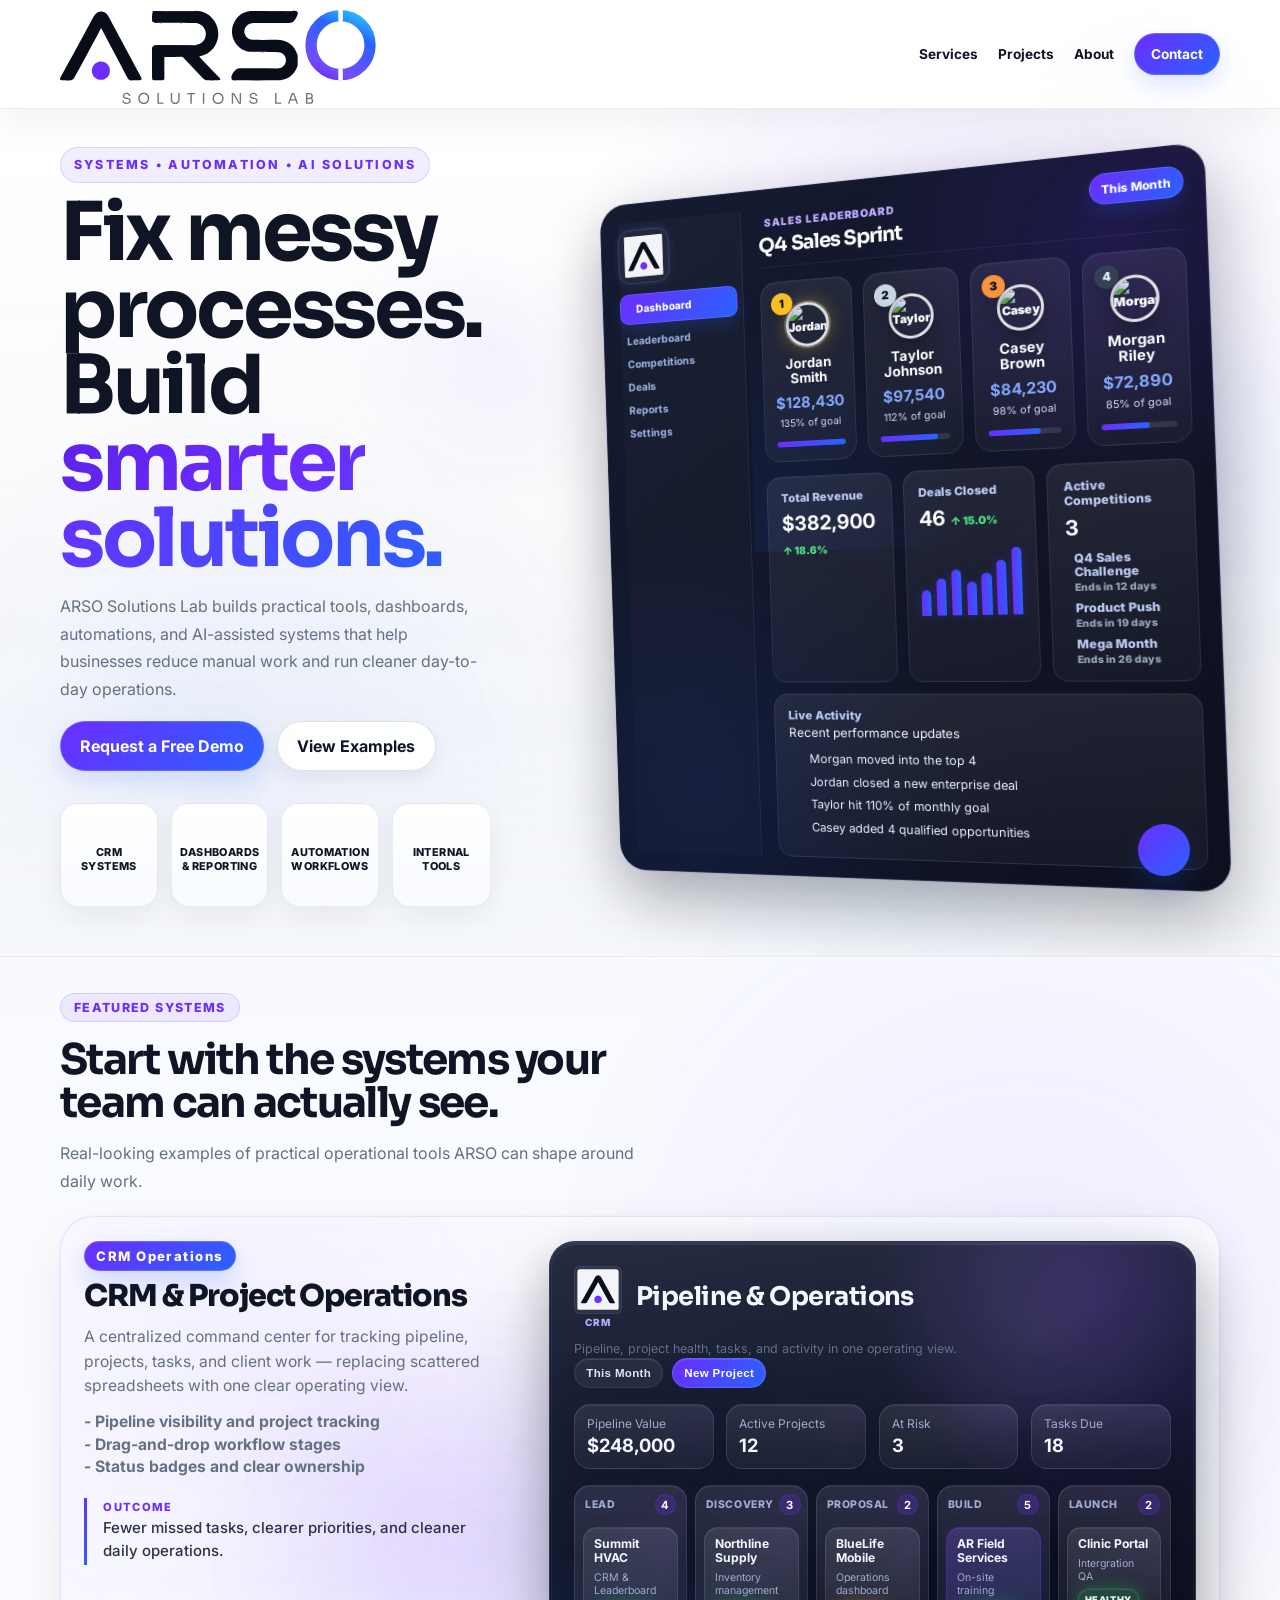
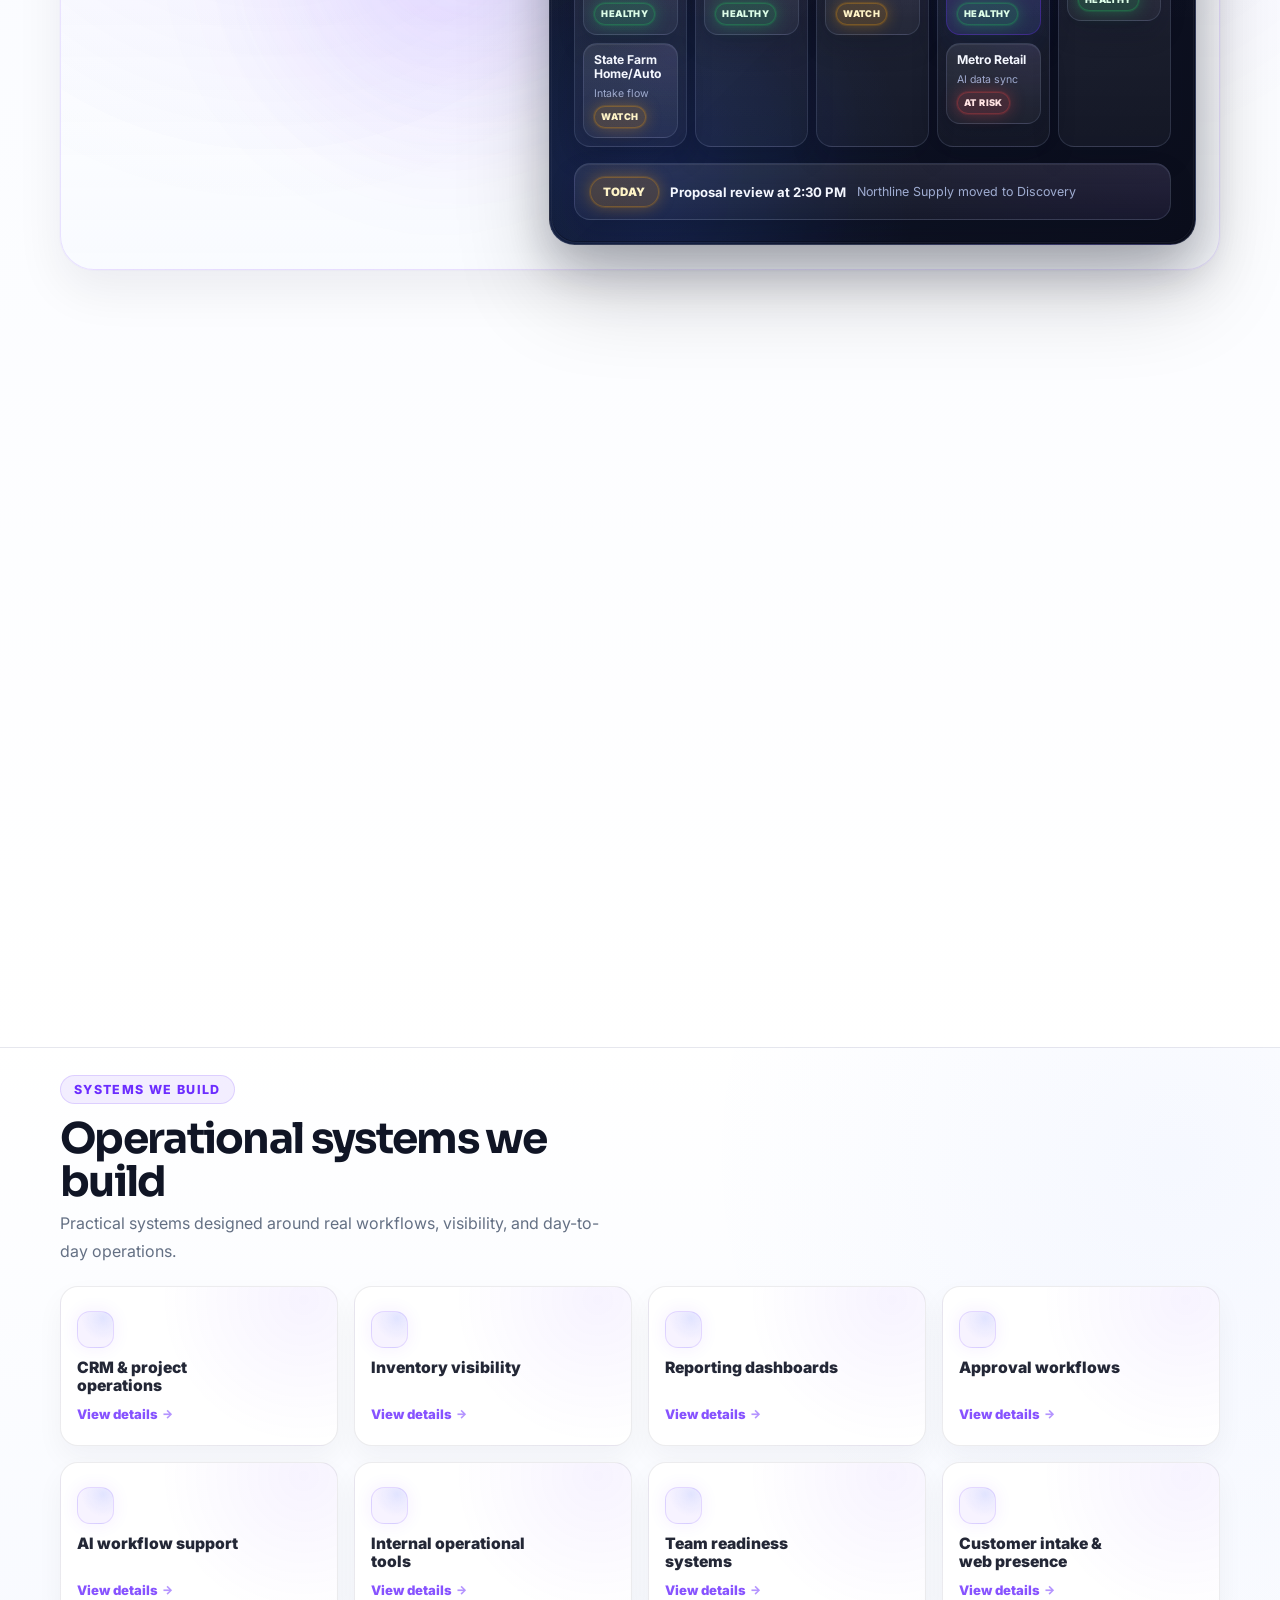
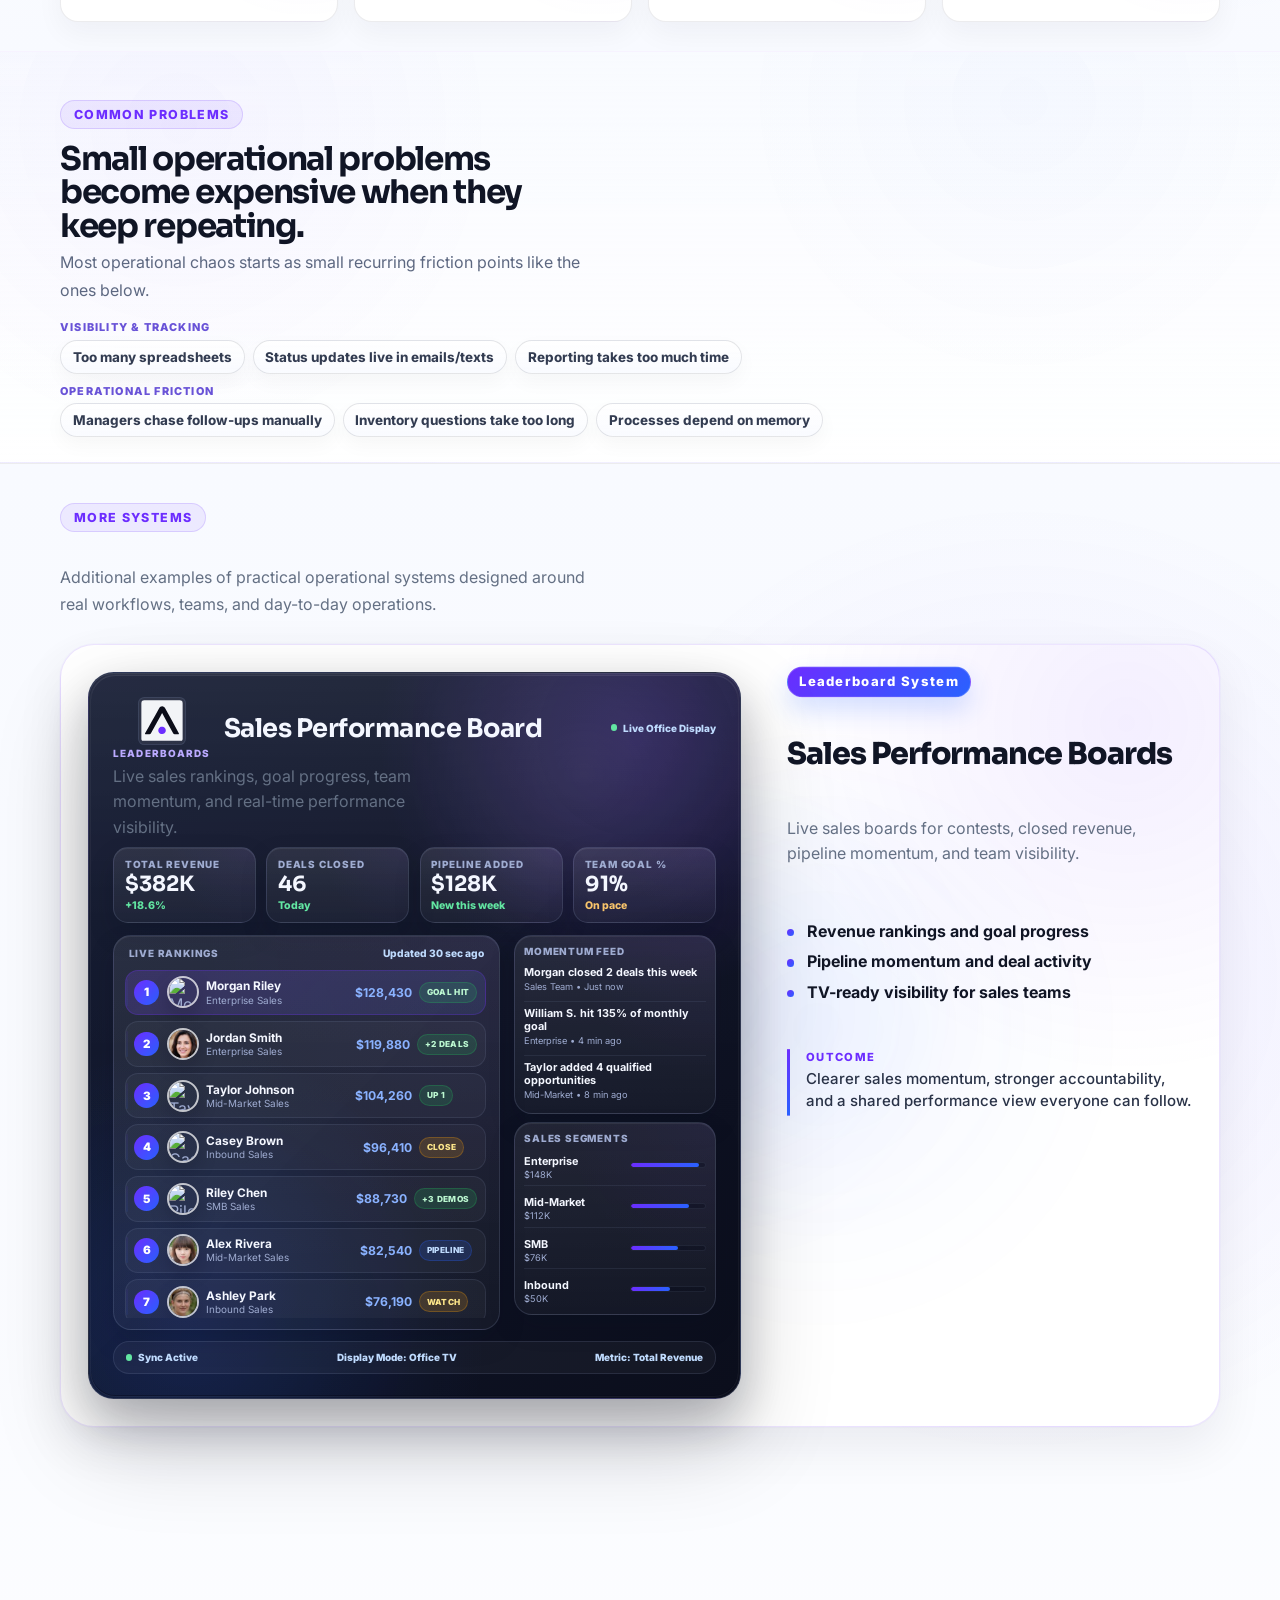
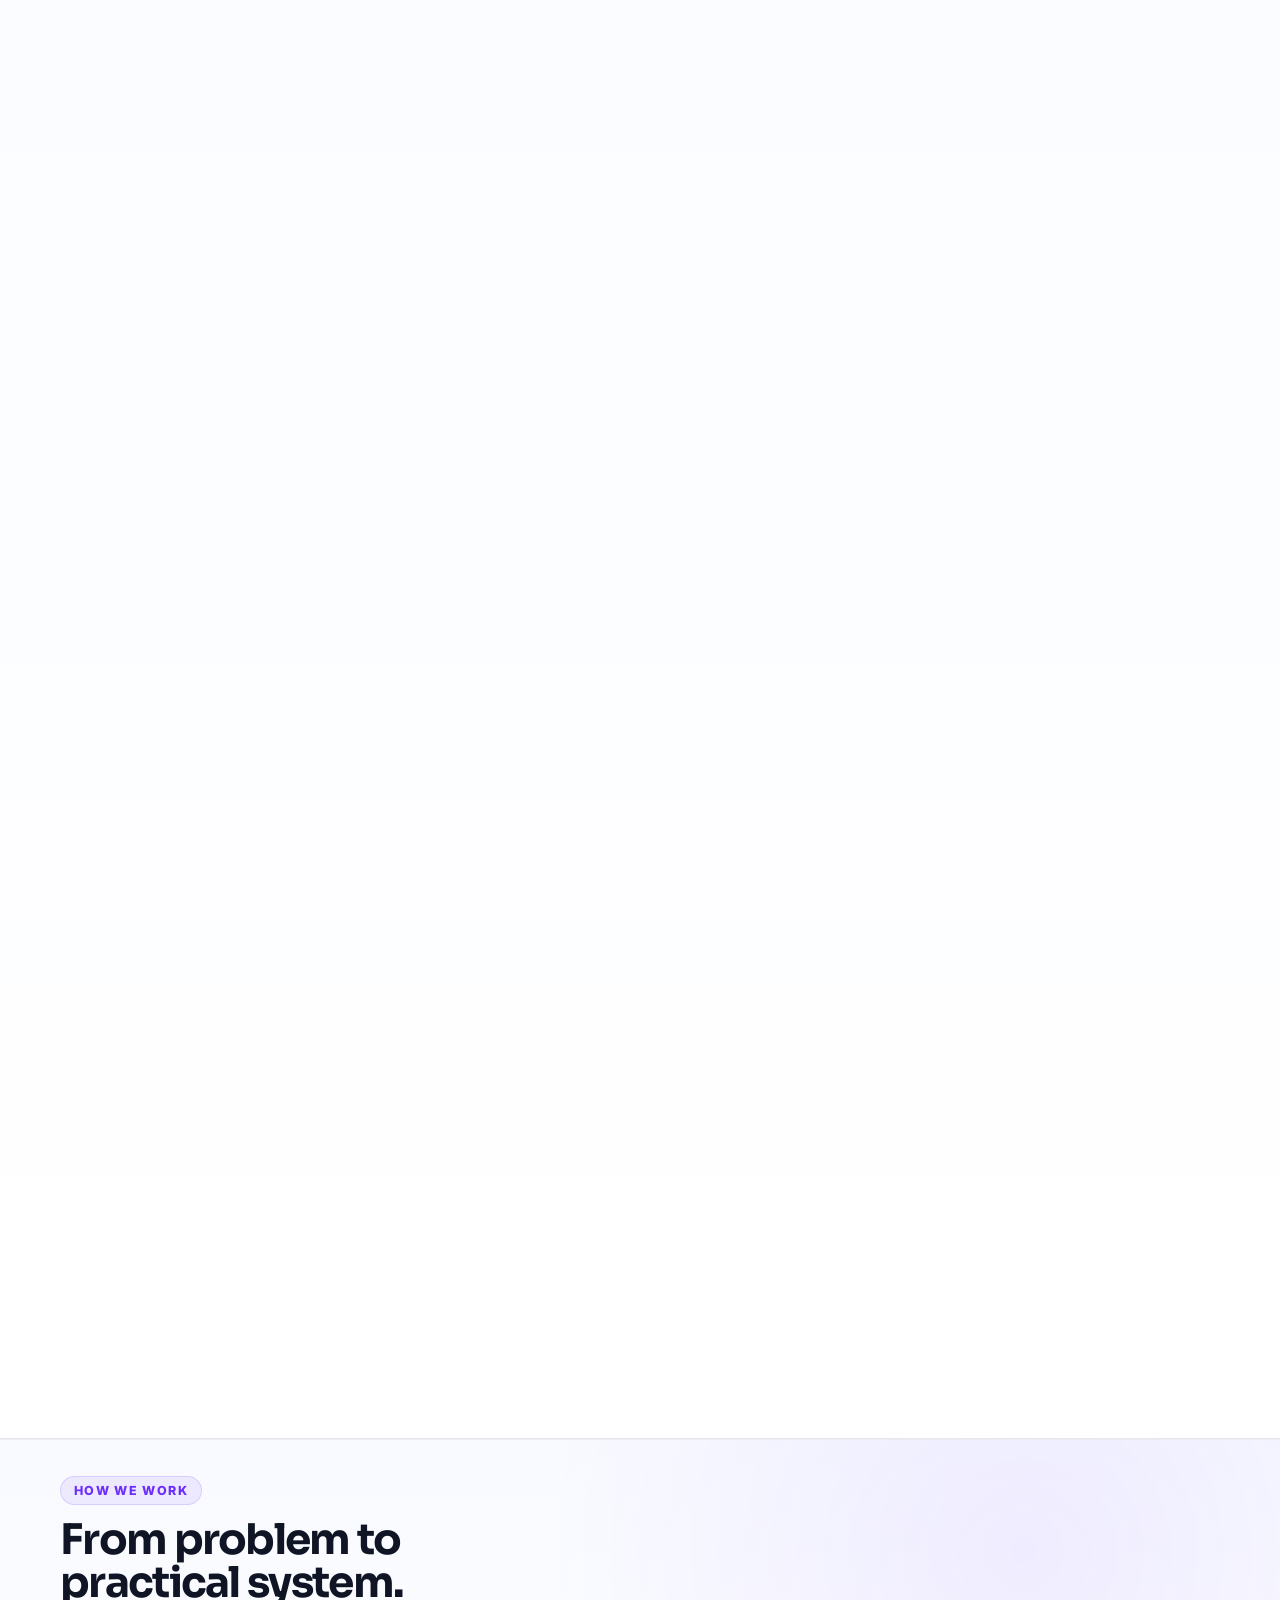
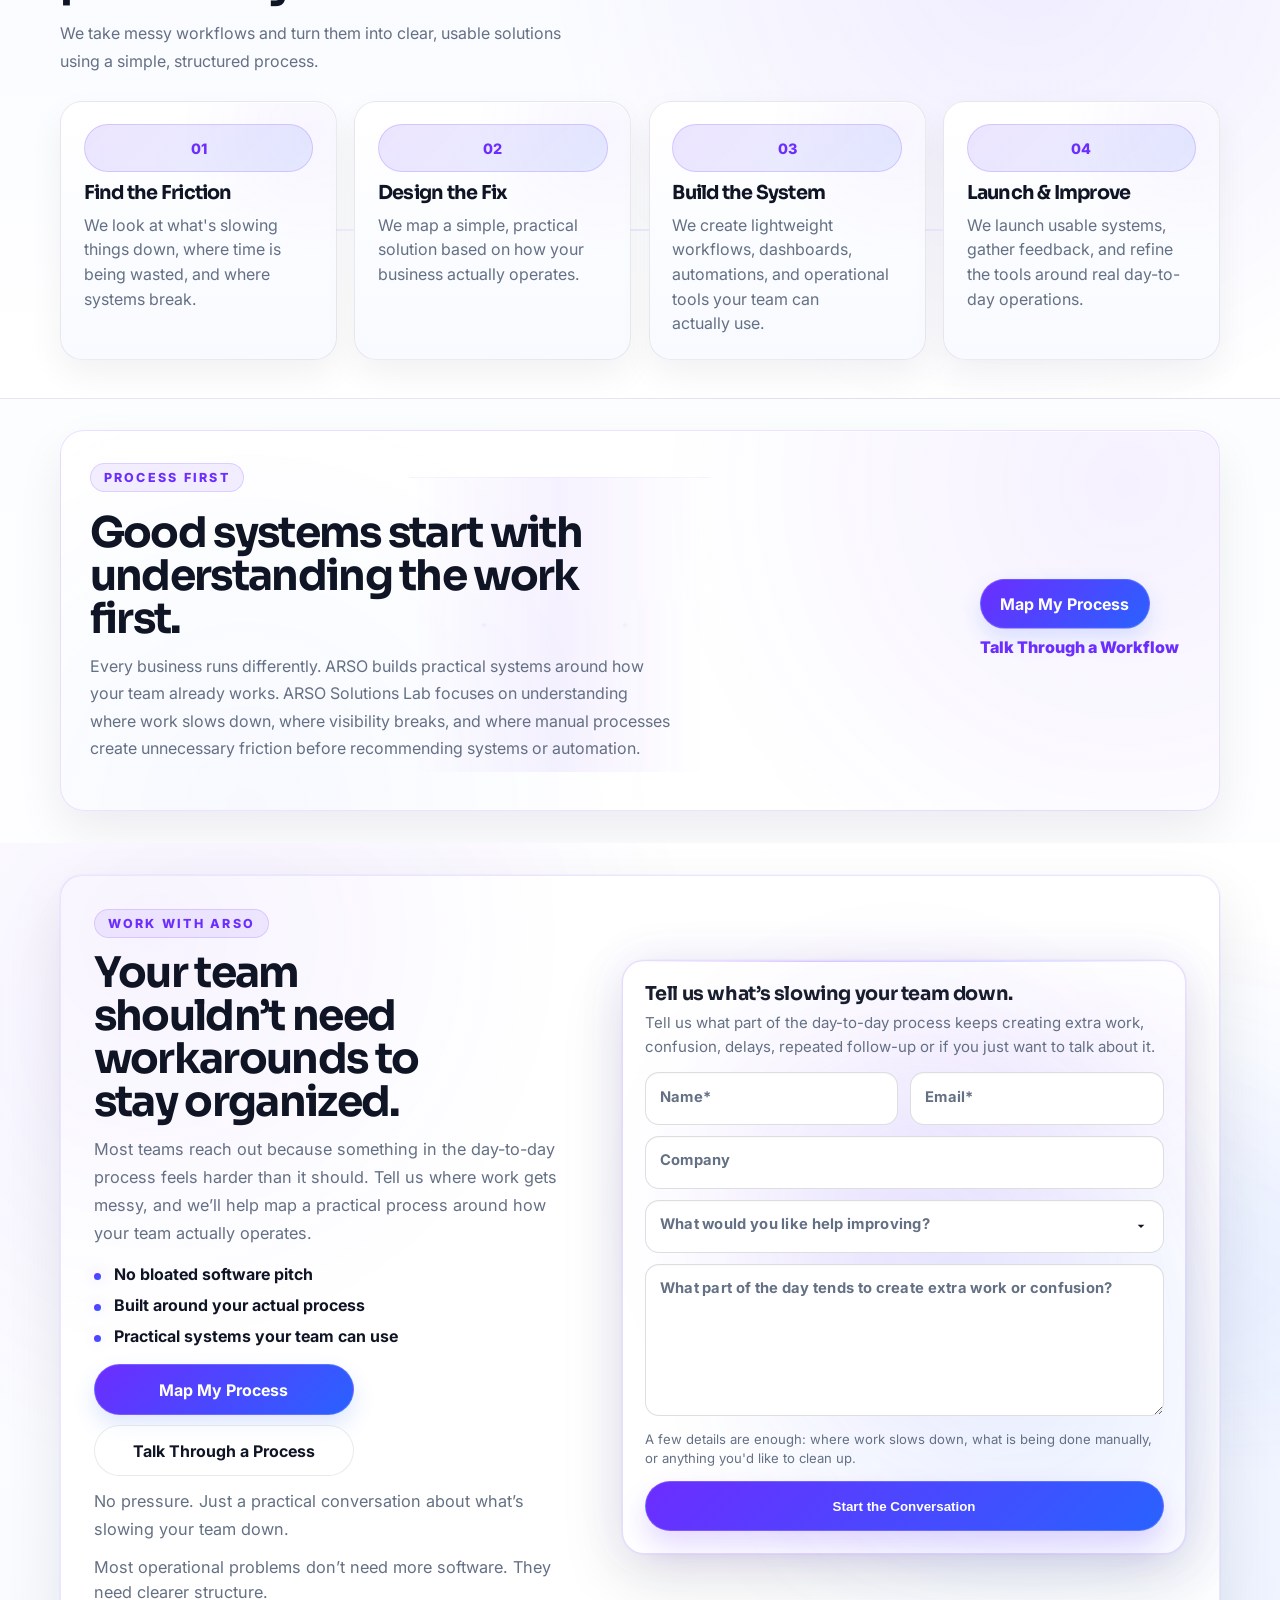
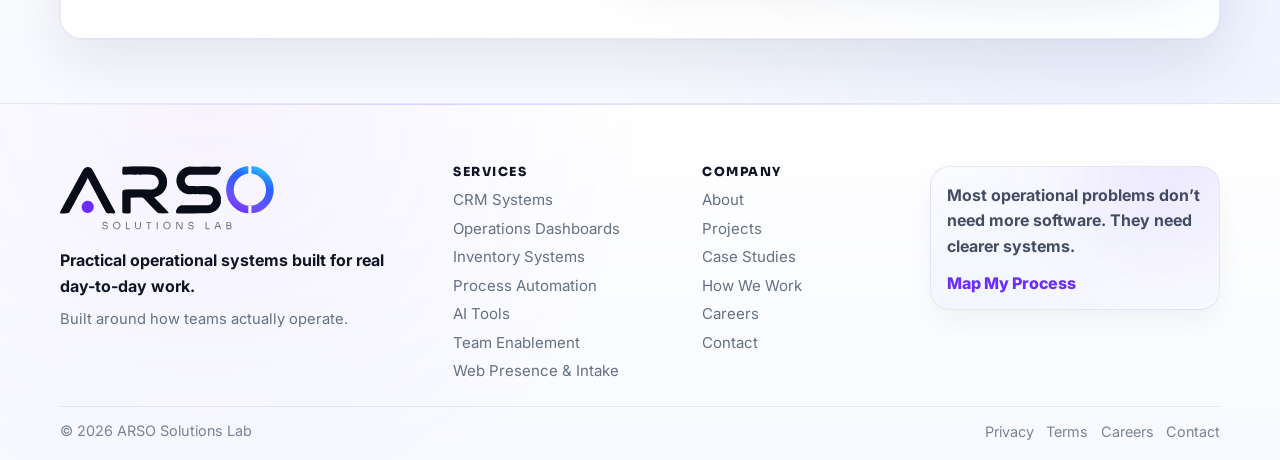
==== commit 20c35ebf: "Update index.html" ====
--- a/index.html
+++ b/index.html
@@ -9,14 +9,17 @@
       name="description"
       content="ARSO Solutions Lab designs practical systems, automations, AI assistants, and custom tools that help small businesses run more efficiently."
     />
-    <meta property="og:site_name" content="ARSO Solutions Lab" />
-    <meta property="og:type" content="website" />
-    <meta property="og:title" content="ARSO Solutions Lab" />
-    <meta property="og:description" content="ARSO Solutions Lab designs practical systems, automations, AI assistants, and custom tools that help small businesses run more efficiently." />
-    <meta property="og:image" content="Assets/apple-touch-icon.svg" />
-    <meta name="twitter:card" content="summary" />
-    <meta name="twitter:title" content="ARSO Solutions Lab" />
-    <meta name="twitter:description" content="ARSO Solutions Lab designs practical systems, automations, AI assistants, and custom tools that help small businesses run more efficiently." />
+<meta property="og:site_name" content="ARSO Solutions Lab" />
+<meta property="og:type" content="website" />
+<meta property="og:title" content="ARSO Solutions Lab" />
+<meta property="og:description" content="Practical systems, automation, dashboards, and AI solutions for growing businesses." />
+<meta property="og:url" content="https://www.arsosolutions.io" />
+<meta property="og:image" content="https://www.arsosolutions.io/Assets/arso-social-preview.png" />
+
+<meta name="twitter:card" content="summary_large_image" />
+<meta name="twitter:title" content="ARSO Solutions Lab" />
+<meta name="twitter:description" content="Practical systems, automation, dashboards, and AI solutions for growing businesses." />
+<meta name="twitter:image" content="https://www.arsosolutions.io/Assets/arso-social-preview.png" />
     <link rel="preconnect" href="https://fonts.googleapis.com" />
     <link rel="preconnect" href="https://fonts.gstatic.com" crossorigin />
     <link
@@ -319,7 +322,7 @@
   </div>
 </div>
 
-<h3 class="system-title">CRM &amp; Project Operations</h3>
+<h3 class="system-title">CRM &amp; Project Operations</h3>
 
 <p>
   A centralized command center for tracking pipeline, projects, tasks, and client work — replacing scattered spreadsheets with one clear operating view.
@@ -330,8 +333,8 @@
   making it useful for everything from managing client work to keeping your own day organized.
 </p>
 
-<p class="project-outcome">
-  Fewer missed tasks, clearer priorities, and cleaner daily operations.
+<p class="project-outcome">
+  Fewer missed tasks, clearer priorities, and cleaner daily operations.
 </p>
       </article>
 
@@ -440,7 +443,7 @@
     </div>
   </div>
 
-  <h3 class="system-title">AI Workflow Assistant</h3>
+  <h3 class="system-title">AI Workflow Assistant</h3>
   <p>
     A practical AI workspace for summaries, follow-ups, reports, and workflow support.
   </p>
@@ -448,8 +451,8 @@
     The same concept can be adapted for internal operations, customer follow-up, reminders,
     task coordination, or other repetitive work that slows teams down.
   </p>
-  <p class="project-outcome">
-    Less manual busywork, faster follow-up, and cleaner handoffs.
+  <p class="project-outcome">
+    Less manual busywork, faster follow-up, and cleaner handoffs.
   </p>
   <a href="ai-workflow-assistant.html" class="project-example-link project-detail-link">View AI Workflow Assistant</a>
 </article>
@@ -792,7 +795,7 @@
           </div>
         </div>
 
-        <h3 class="system-title">Sales Performance Boards</h3>
+        <h3 class="system-title">Sales Performance Boards</h3>
         <p>
           Live sales boards for contests, closed revenue, pipeline momentum, and team visibility.
         </p>
@@ -801,8 +804,8 @@
           <li>Pipeline momentum and deal activity</li>
           <li>TV-ready visibility for sales teams</li>
         </ul>
-        <p class="project-outcome">
-          Clearer sales momentum, stronger accountability, and a shared performance view everyone can follow.
+        <p class="project-outcome">
+          Clearer sales momentum, stronger accountability, and a shared performance view everyone can follow.
         </p>
       </article>
       </div>
@@ -975,7 +978,7 @@
 </div>
 
 
-<h3 class="system-title">Inventory Management System</h3>
+<h3 class="system-title">Inventory Management System</h3>
 
 <p>
   A real-time inventory dashboard for stock levels, reorders, vendors, and field assets.
@@ -985,8 +988,8 @@
   Track stock movement, reorder needs, vendor activity, and location-level inventory health in one operating view.
 </p>
 
-      <p class="project-outcome">
-  Fewer stock surprises, faster ordering, and better visibility across locations.
+      <p class="project-outcome">
+  Fewer stock surprises, faster ordering, and better visibility across locations.
 </p>
       <a href="inventory-visibility.html" class="project-example-link project-detail-link">View Inventory System</a>
       </article>
@@ -1111,7 +1114,7 @@
           </div>
         </div>
 
-        <h3 class="system-title">New Hire &amp; Team Readiness</h3>
+        <h3 class="system-title">New Hire &amp; Team Readiness</h3>
         <p>
           Structured onboarding, SOP delivery, and operational readiness tracking built around how your team actually works.
         </p>
@@ -1120,8 +1123,8 @@
           <li>SOPs, certifications, and operational checklists</li>
           <li>Team readiness and completion visibility</li>
         </ul>
-        <p class="project-outcome">
-          Faster onboarding, clearer accountability, and more consistent operations.
+        <p class="project-outcome">
+          Faster onboarding, clearer accountability, and more consistent operations.
         </p>
       </article>
 
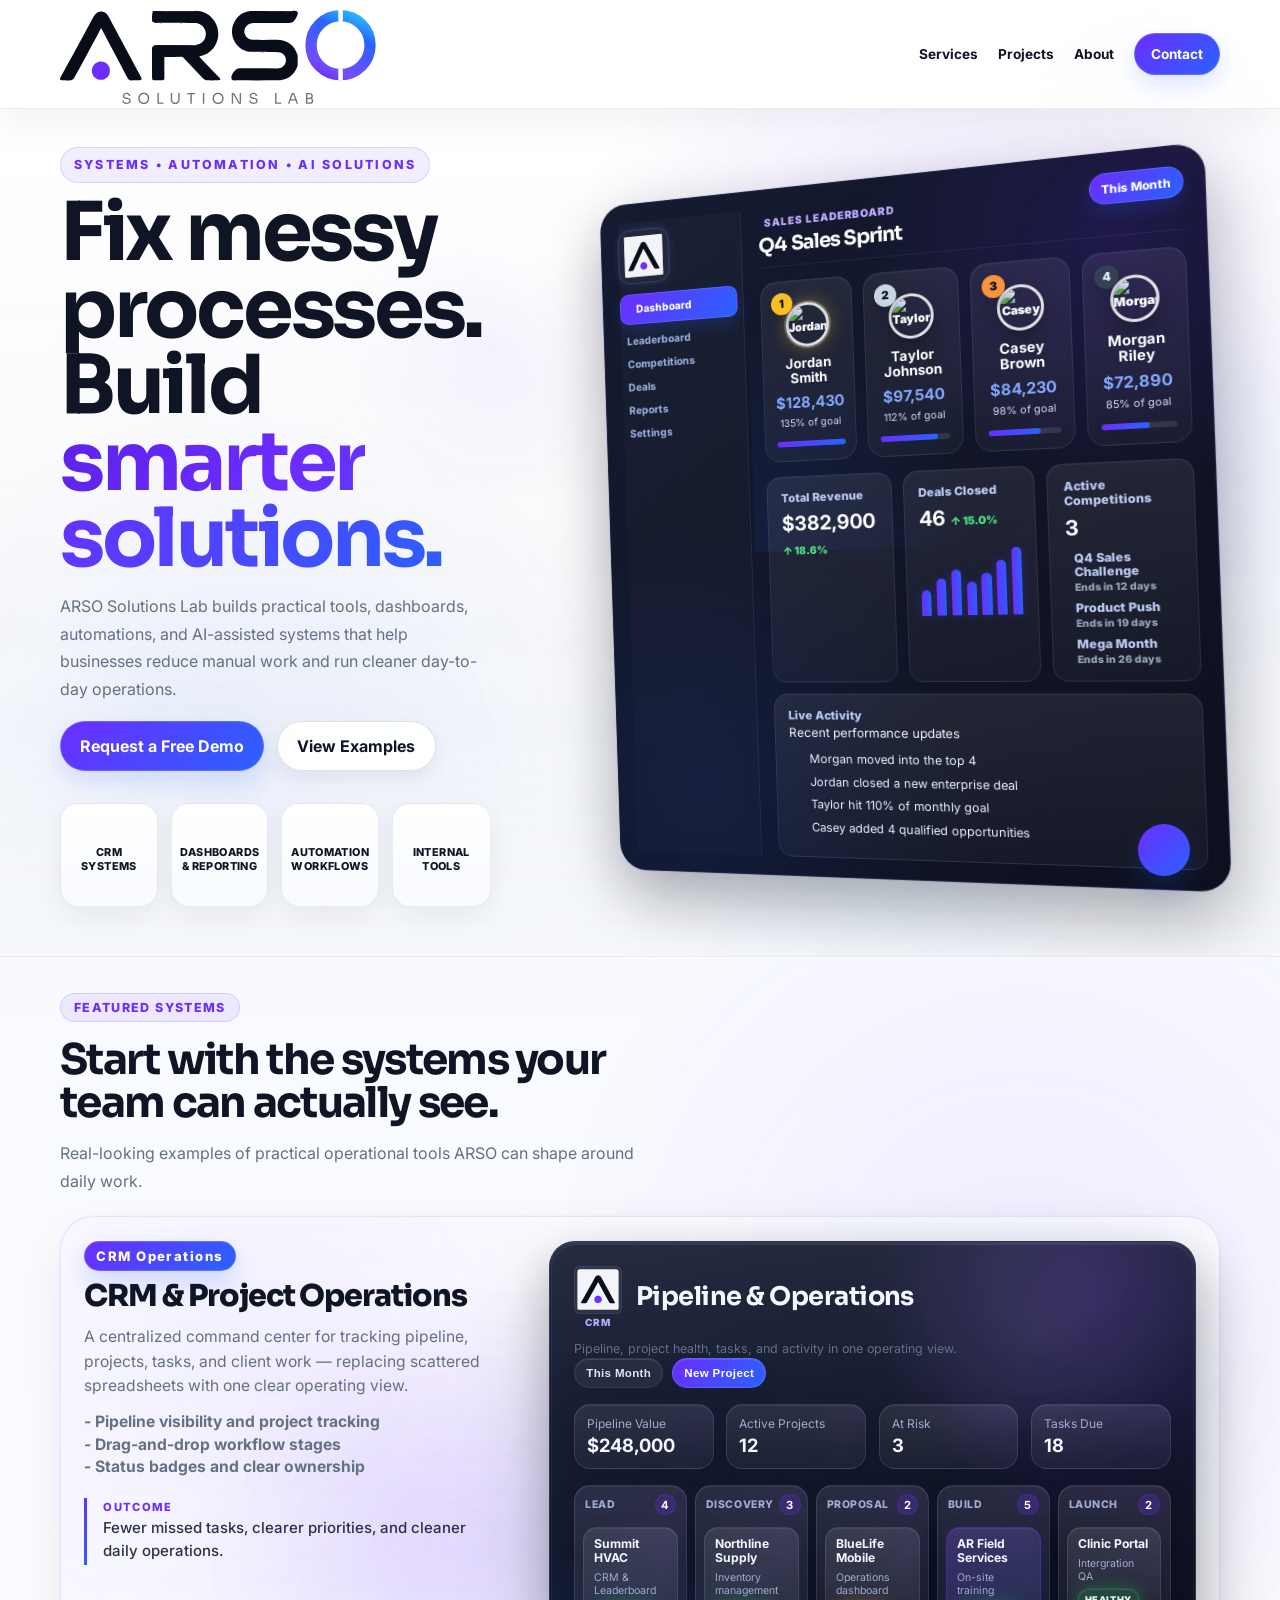
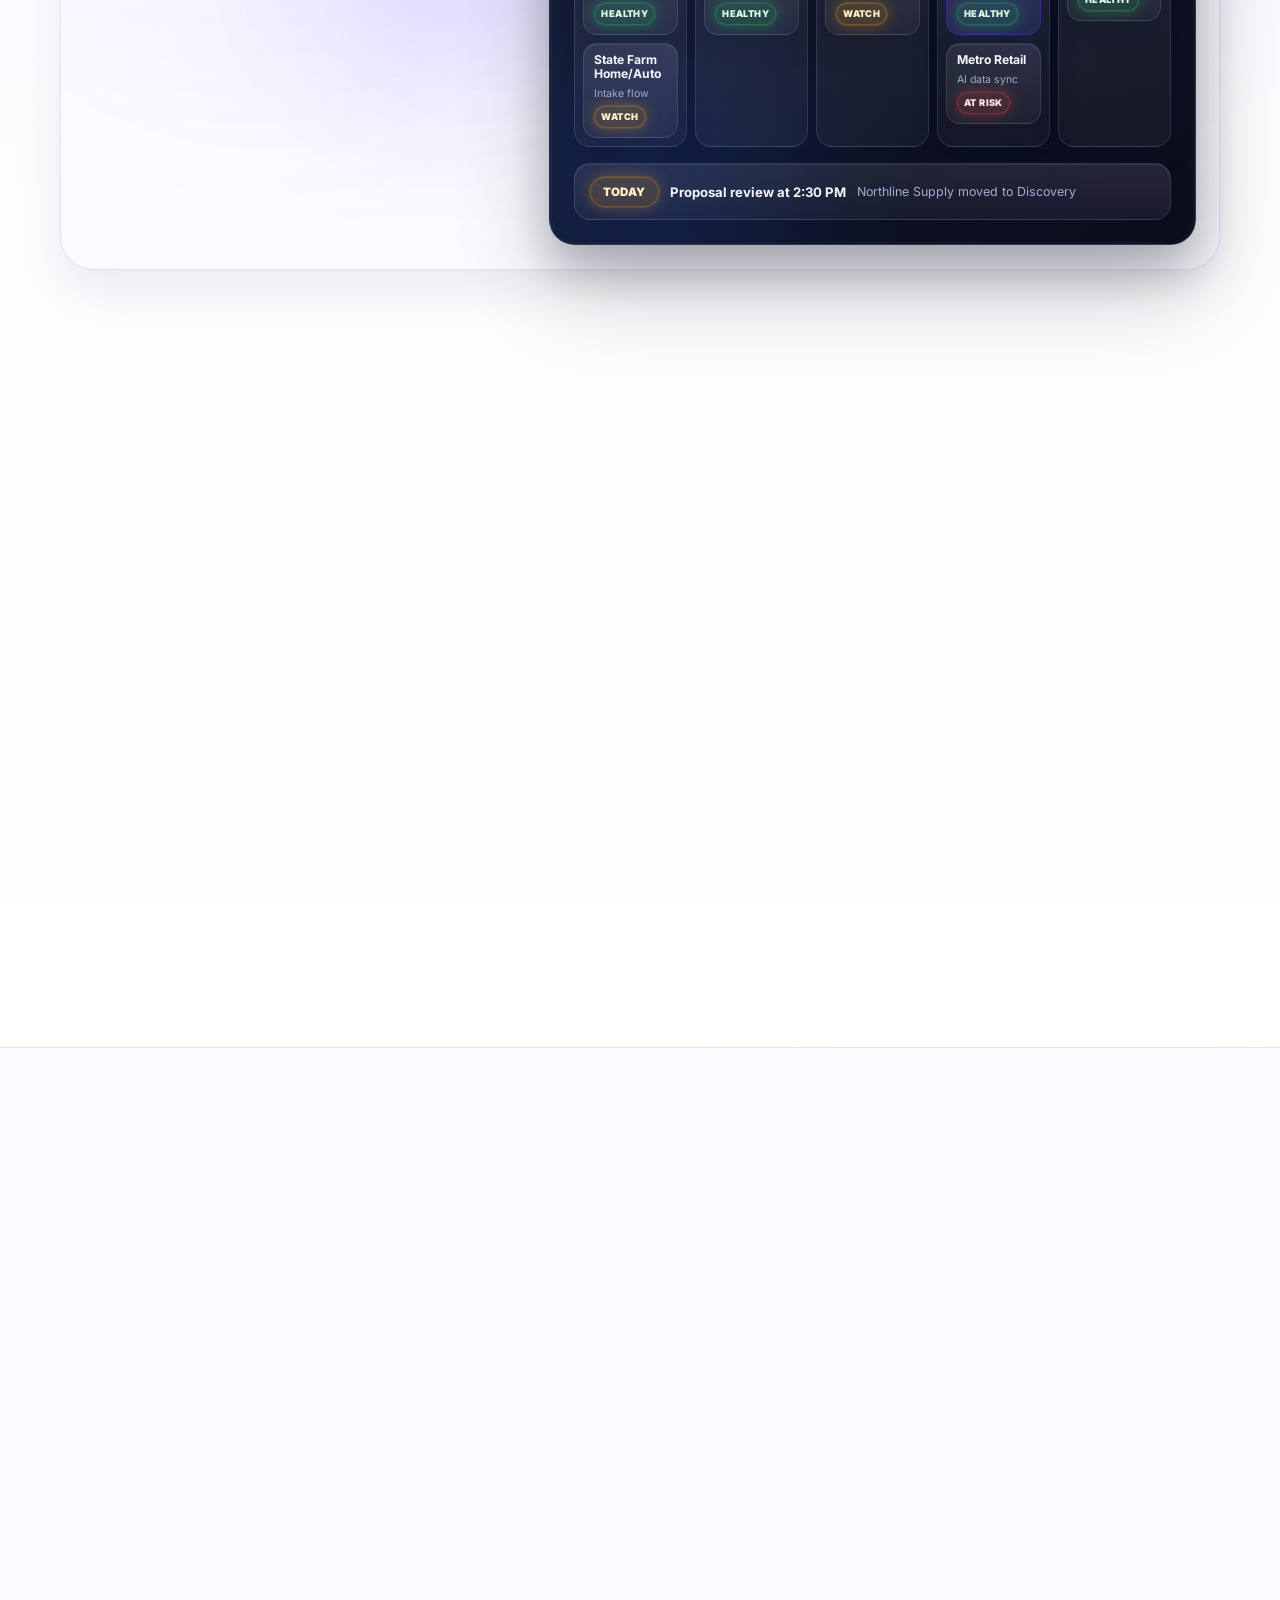
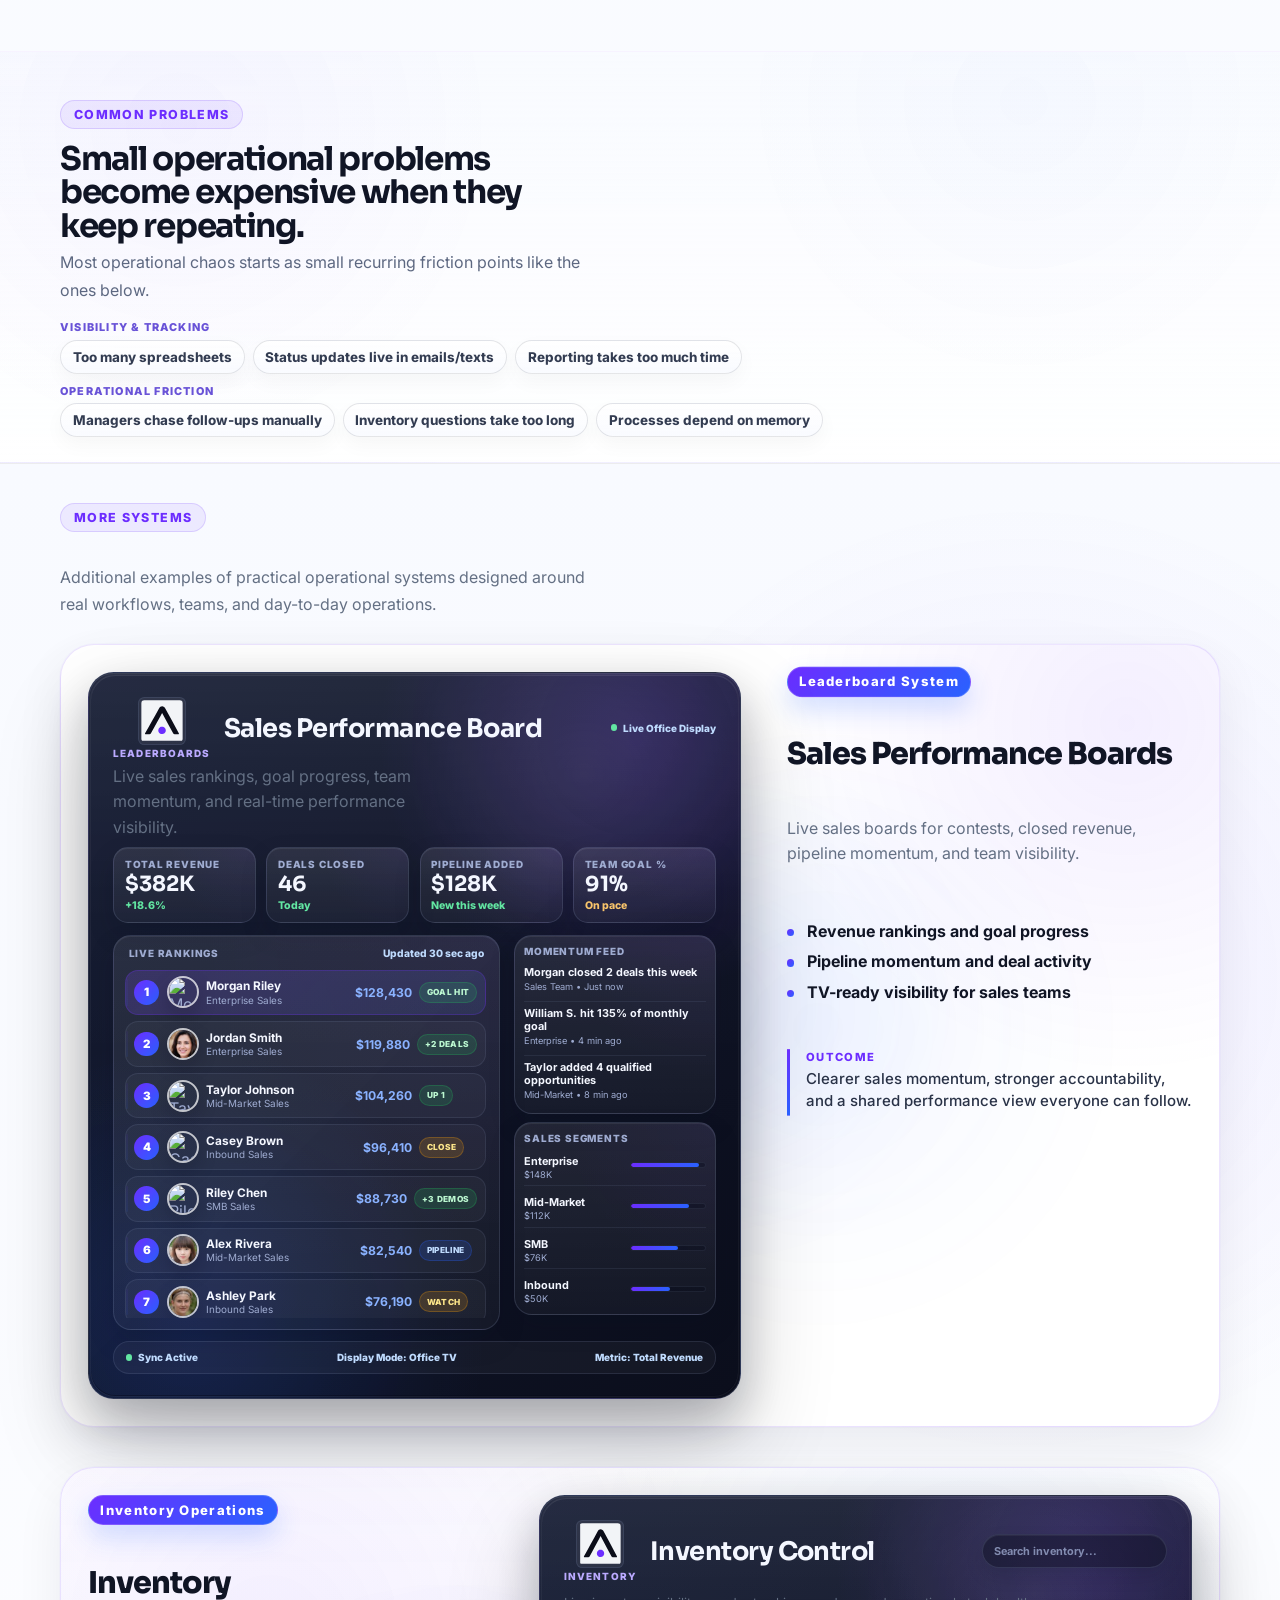
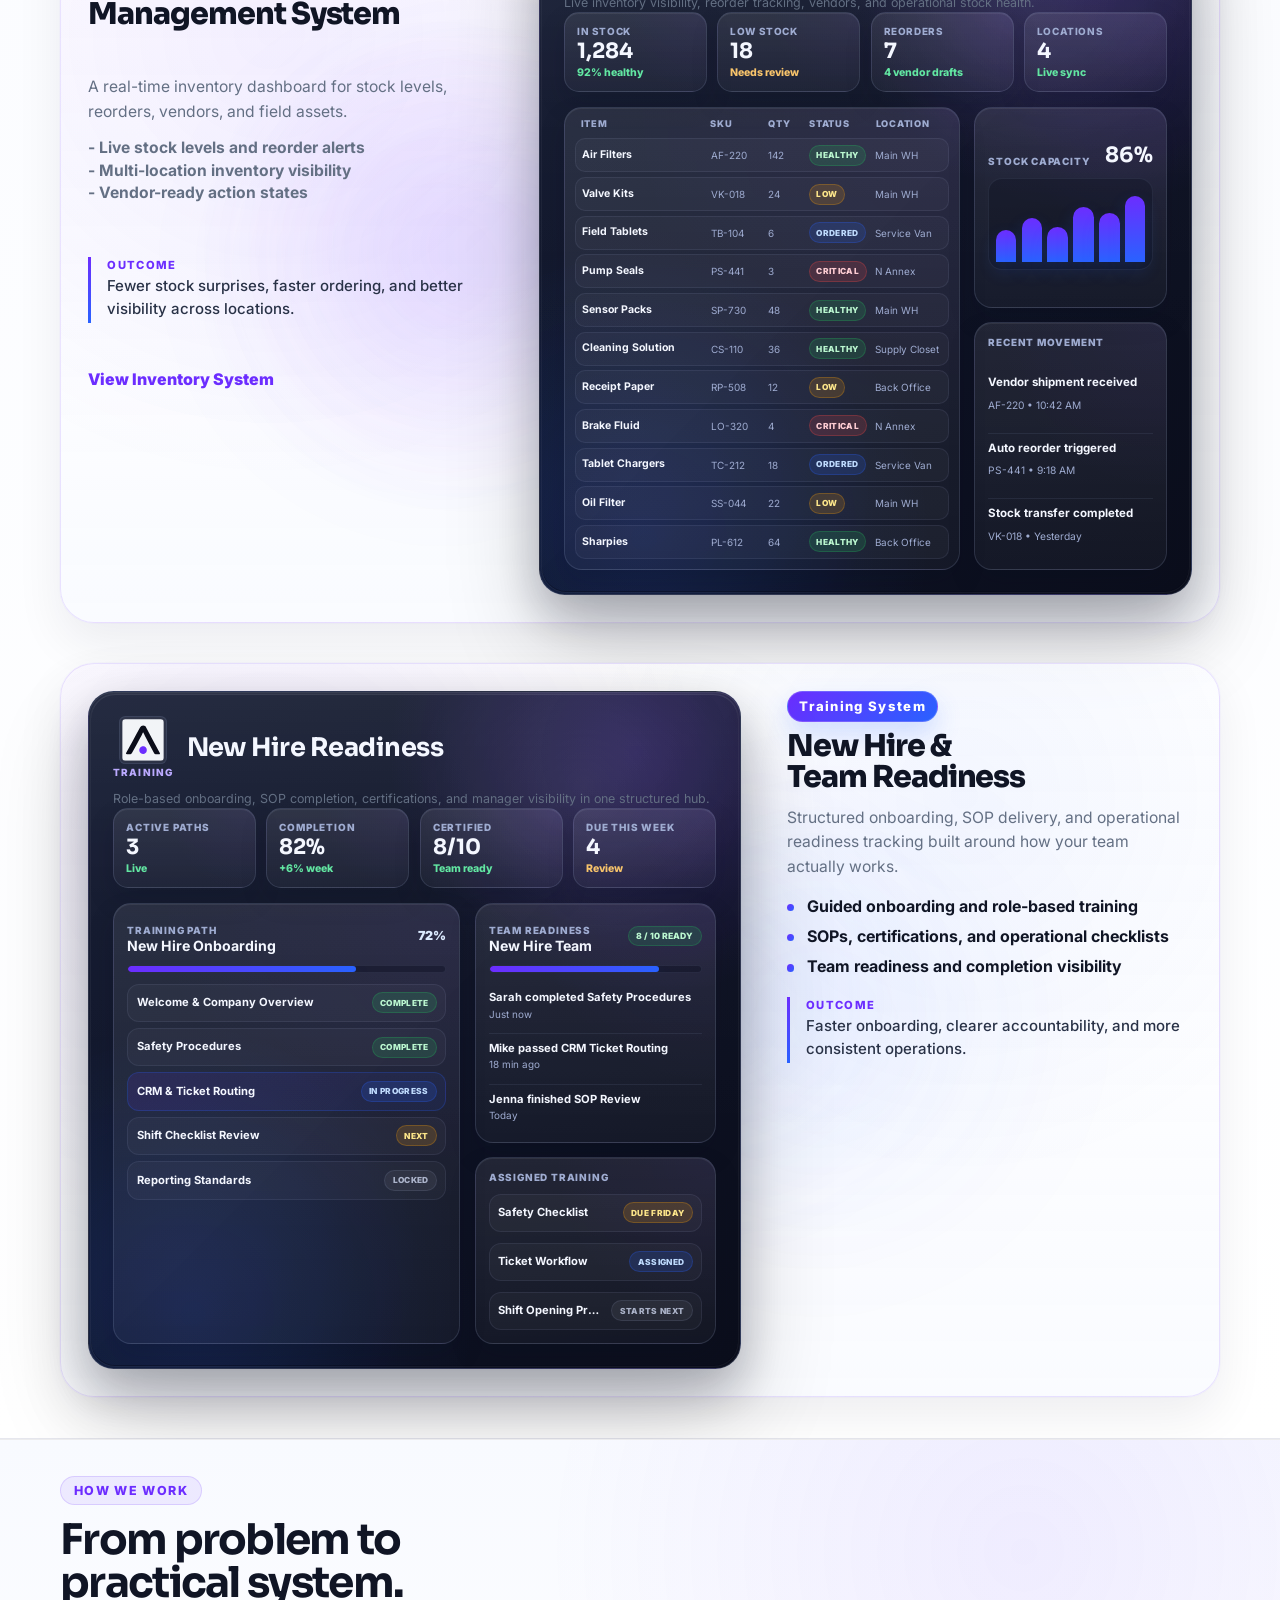
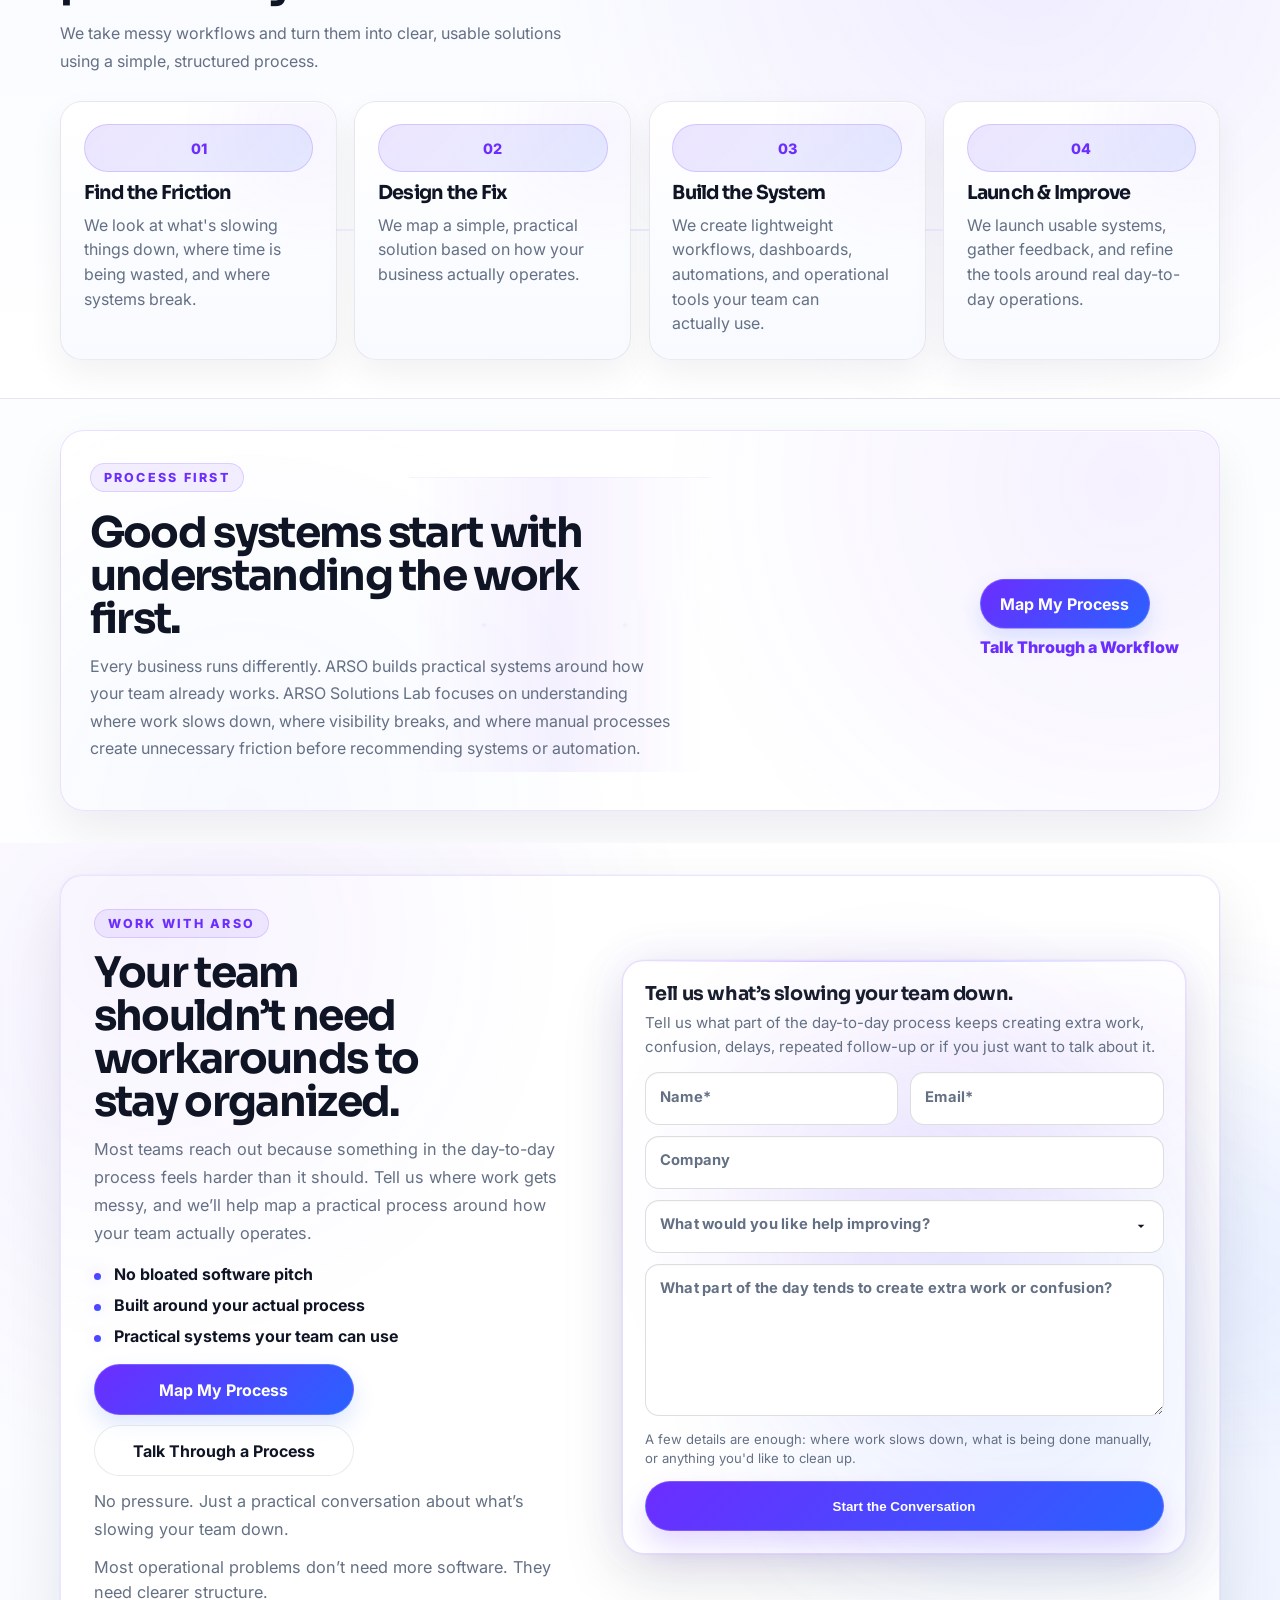
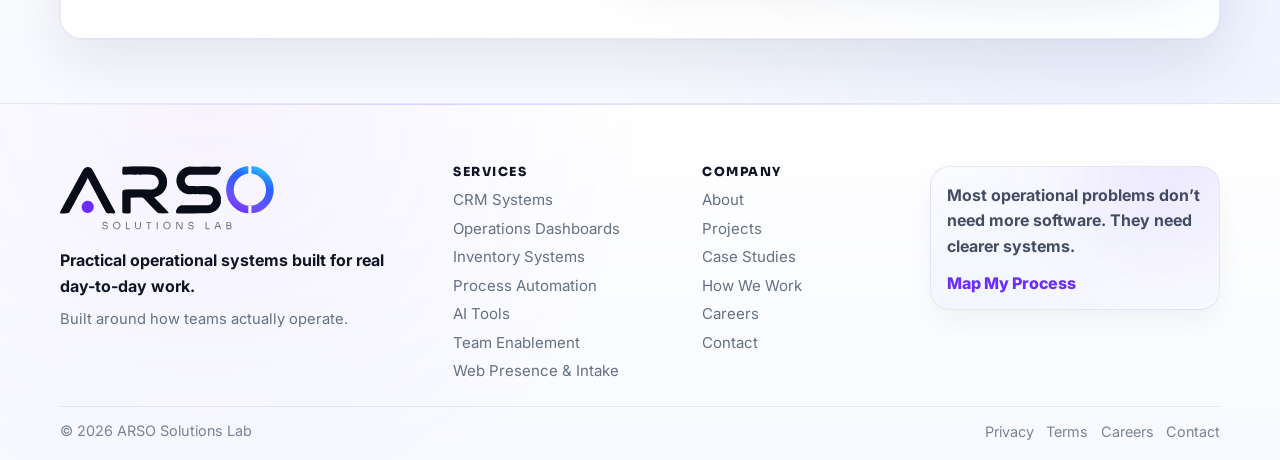
==== commit 30e634d7: "SEO" ====
--- a/index.html
+++ b/index.html
@@ -5,22 +5,50 @@
     <meta name="viewport" content="width=device-width, initial-scale=1.0" />
 	<link href="https://fonts.googleapis.com/css2?family=Orbitron:wght@500;600&display=swap" rel="stylesheet">
     <title>ARSO Solutions Lab</title>
-    <meta
-      name="description"
-      content="ARSO Solutions Lab designs practical systems, automations, AI assistants, and custom tools that help small businesses run more efficiently."
-    />
-<meta property="og:site_name" content="ARSO Solutions Lab" />
-<meta property="og:type" content="website" />
-<meta property="og:title" content="ARSO Solutions Lab" />
-<meta property="og:description" content="Practical systems, automation, dashboards, and AI solutions for growing businesses." />
-<meta property="og:url" content="https://www.arsosolutions.io" />
-<meta property="og:image" content="https://www.arsosolutions.io/Assets/arso-social-preview.png" />
-
-<meta name="twitter:card" content="summary_large_image" />
-<meta name="twitter:title" content="ARSO Solutions Lab" />
-<meta name="twitter:description" content="Practical systems, automation, dashboards, and AI solutions for growing businesses." />
-<meta name="twitter:image" content="https://www.arsosolutions.io/Assets/arso-social-preview.png" />
-    <link rel="preconnect" href="https://fonts.googleapis.com" />
+    <meta
+      name="description"
+      content="ARSO builds practical systems, dashboards, automations, and AI solutions that help businesses reduce manual work and run cleaner operations."
+    />
+<link rel="canonical" href="https://www.arsosolutions.io/" />
+<meta property="og:site_name" content="ARSO Solutions Lab" />
+<meta property="og:type" content="website" />
+<meta property="og:url" content="https://www.arsosolutions.io" />
+<meta property="og:title" content="ARSO Solutions Lab" />
+<meta property="og:description" content="ARSO builds practical systems, dashboards, automations, and AI solutions that help businesses reduce manual work and run cleaner operations." />
+<meta property="og:image" content="https://www.arsosolutions.io/Assets/arso-social-preview.png" />
+<meta property="og:image:type" content="image/png" />
+<meta property="og:image:width" content="1200" />
+<meta property="og:image:height" content="630" />
+
+<meta name="twitter:card" content="summary_large_image" />
+<meta name="twitter:title" content="ARSO Solutions Lab" />
+<meta name="twitter:description" content="ARSO builds practical systems, dashboards, automations, and AI solutions that help businesses reduce manual work and run cleaner operations." />
+<meta name="twitter:image" content="https://www.arsosolutions.io/Assets/arso-social-preview.png" />
+<script type="application/ld+json">
+{
+  "@context": "https://schema.org",
+  "@type": "ProfessionalService",
+  "@id": "https://www.arsosolutions.io/#business",
+  "name": "ARSO Solutions Lab",
+  "url": "https://www.arsosolutions.io/",
+  "logo": "https://www.arsosolutions.io/Assets/logo-full.svg",
+  "image": "https://www.arsosolutions.io/Assets/arso-social-preview.png",
+  "description": "ARSO builds practical systems, dashboards, automations, and AI solutions that help businesses reduce manual work and run cleaner operations.",
+  "areaServed": {
+    "@type": "Country",
+    "name": "United States"
+  },
+  "serviceType": [
+    "Business process automation",
+    "Operational dashboards and reporting",
+    "CRM and project operations systems",
+    "Inventory visibility systems",
+    "AI workflow solutions",
+    "Internal business tools"
+  ]
+}
+</script>
+    <link rel="preconnect" href="https://fonts.googleapis.com" />
     <link rel="preconnect" href="https://fonts.gstatic.com" crossorigin />
     <link
       href="https://fonts.googleapis.com/css2?family=Inter:wght@400;500;600;700;800&display=swap"
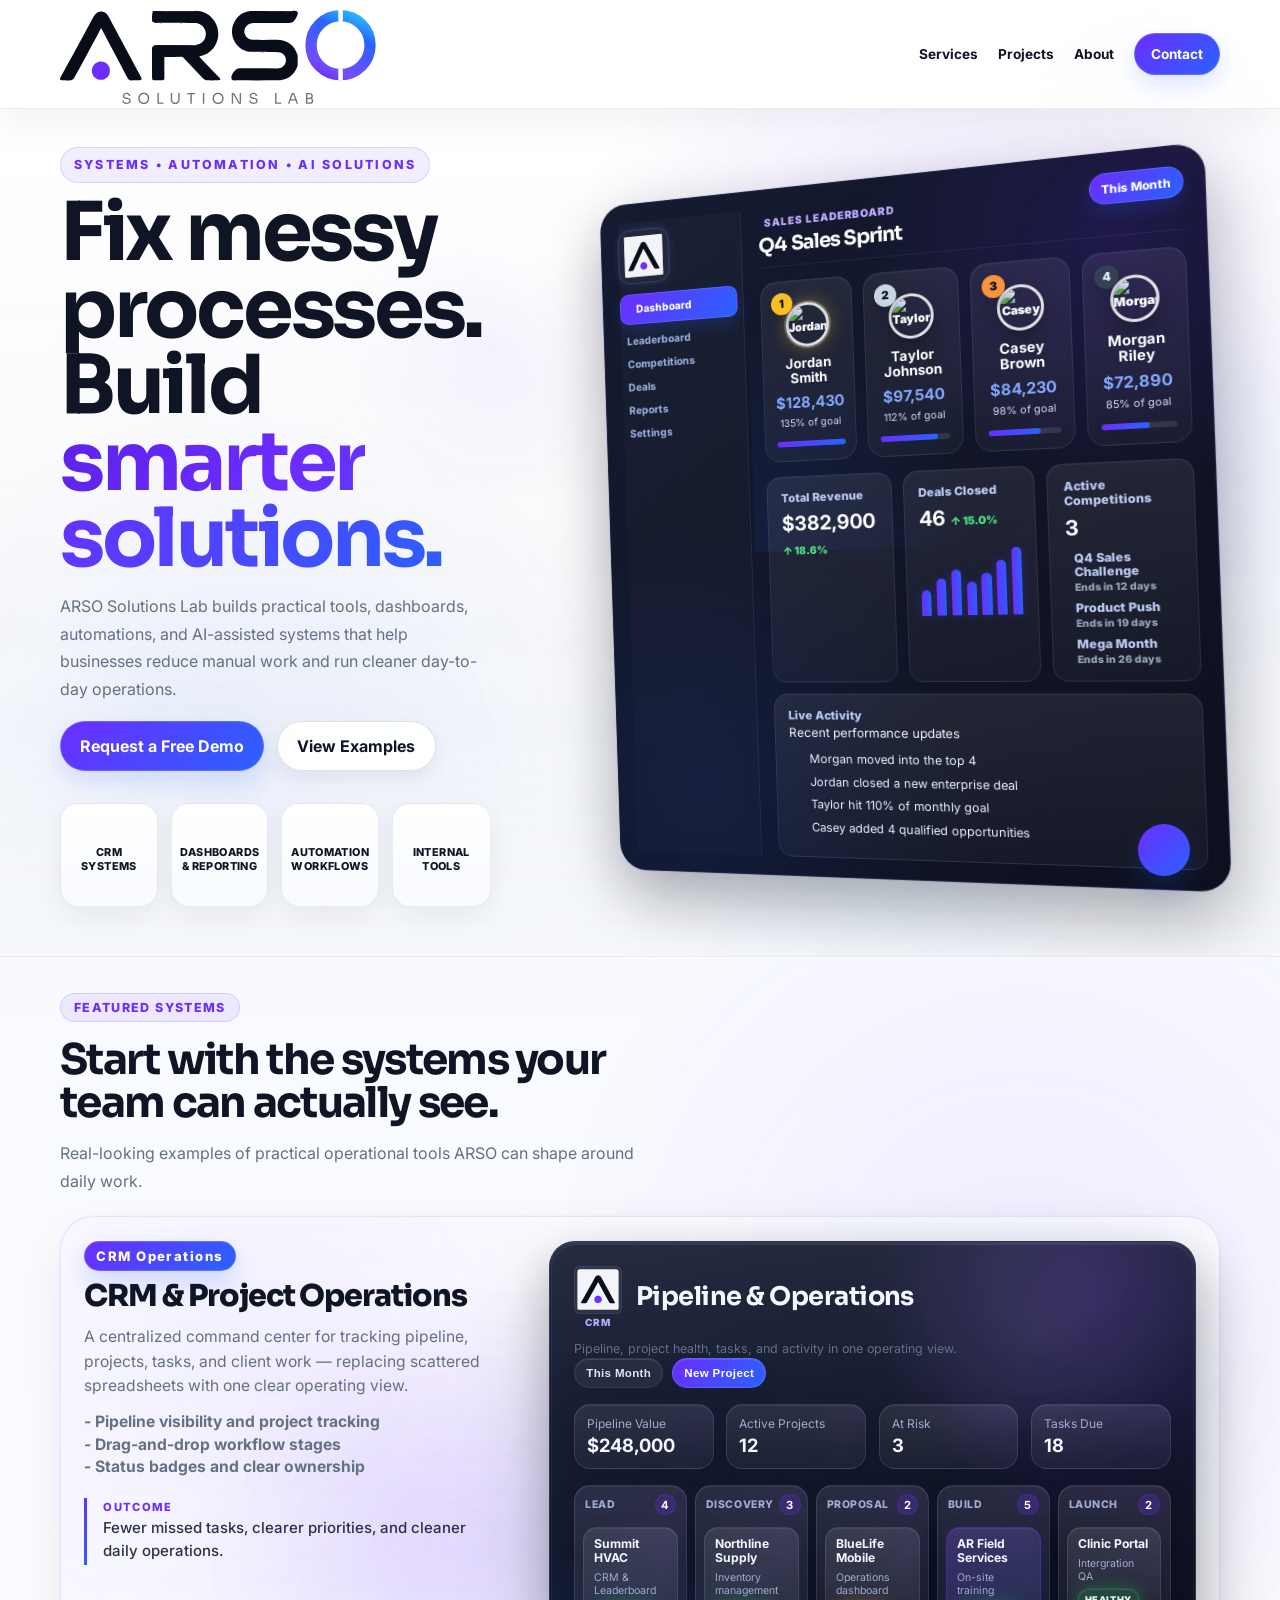
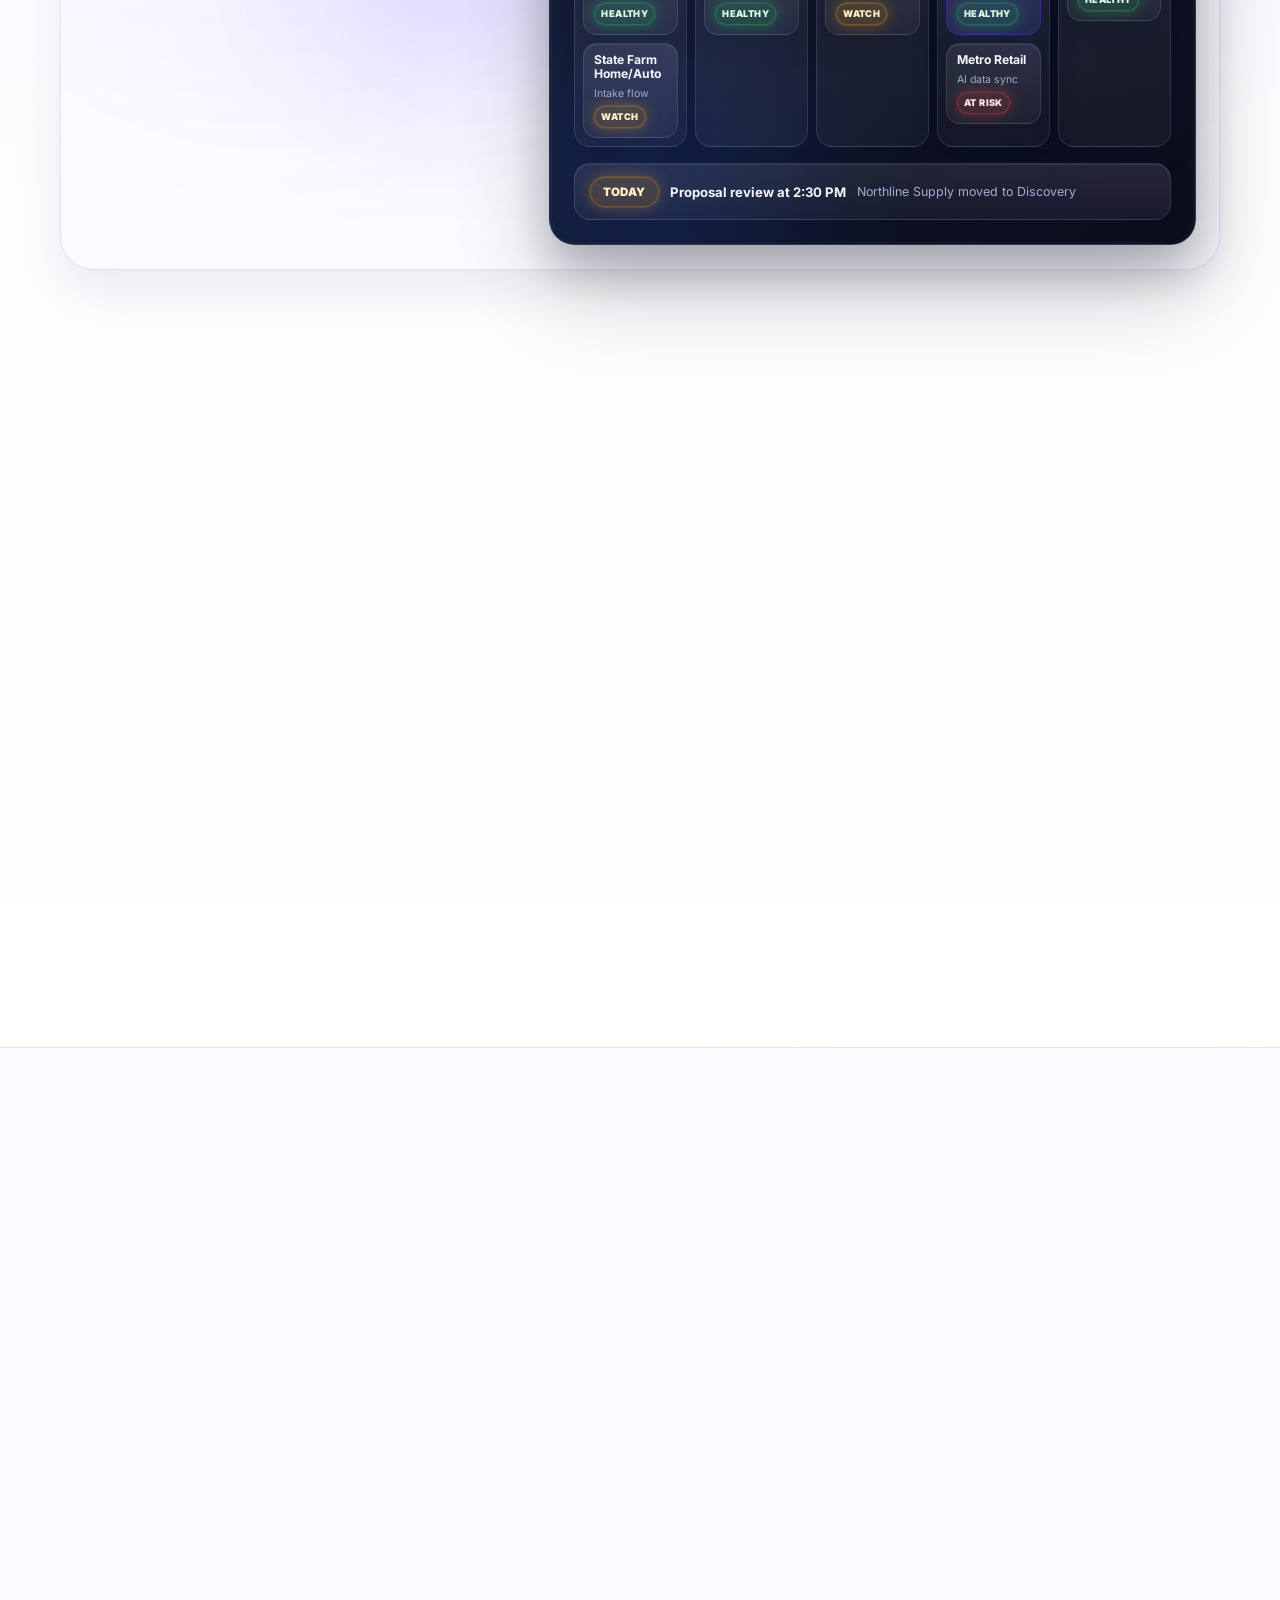
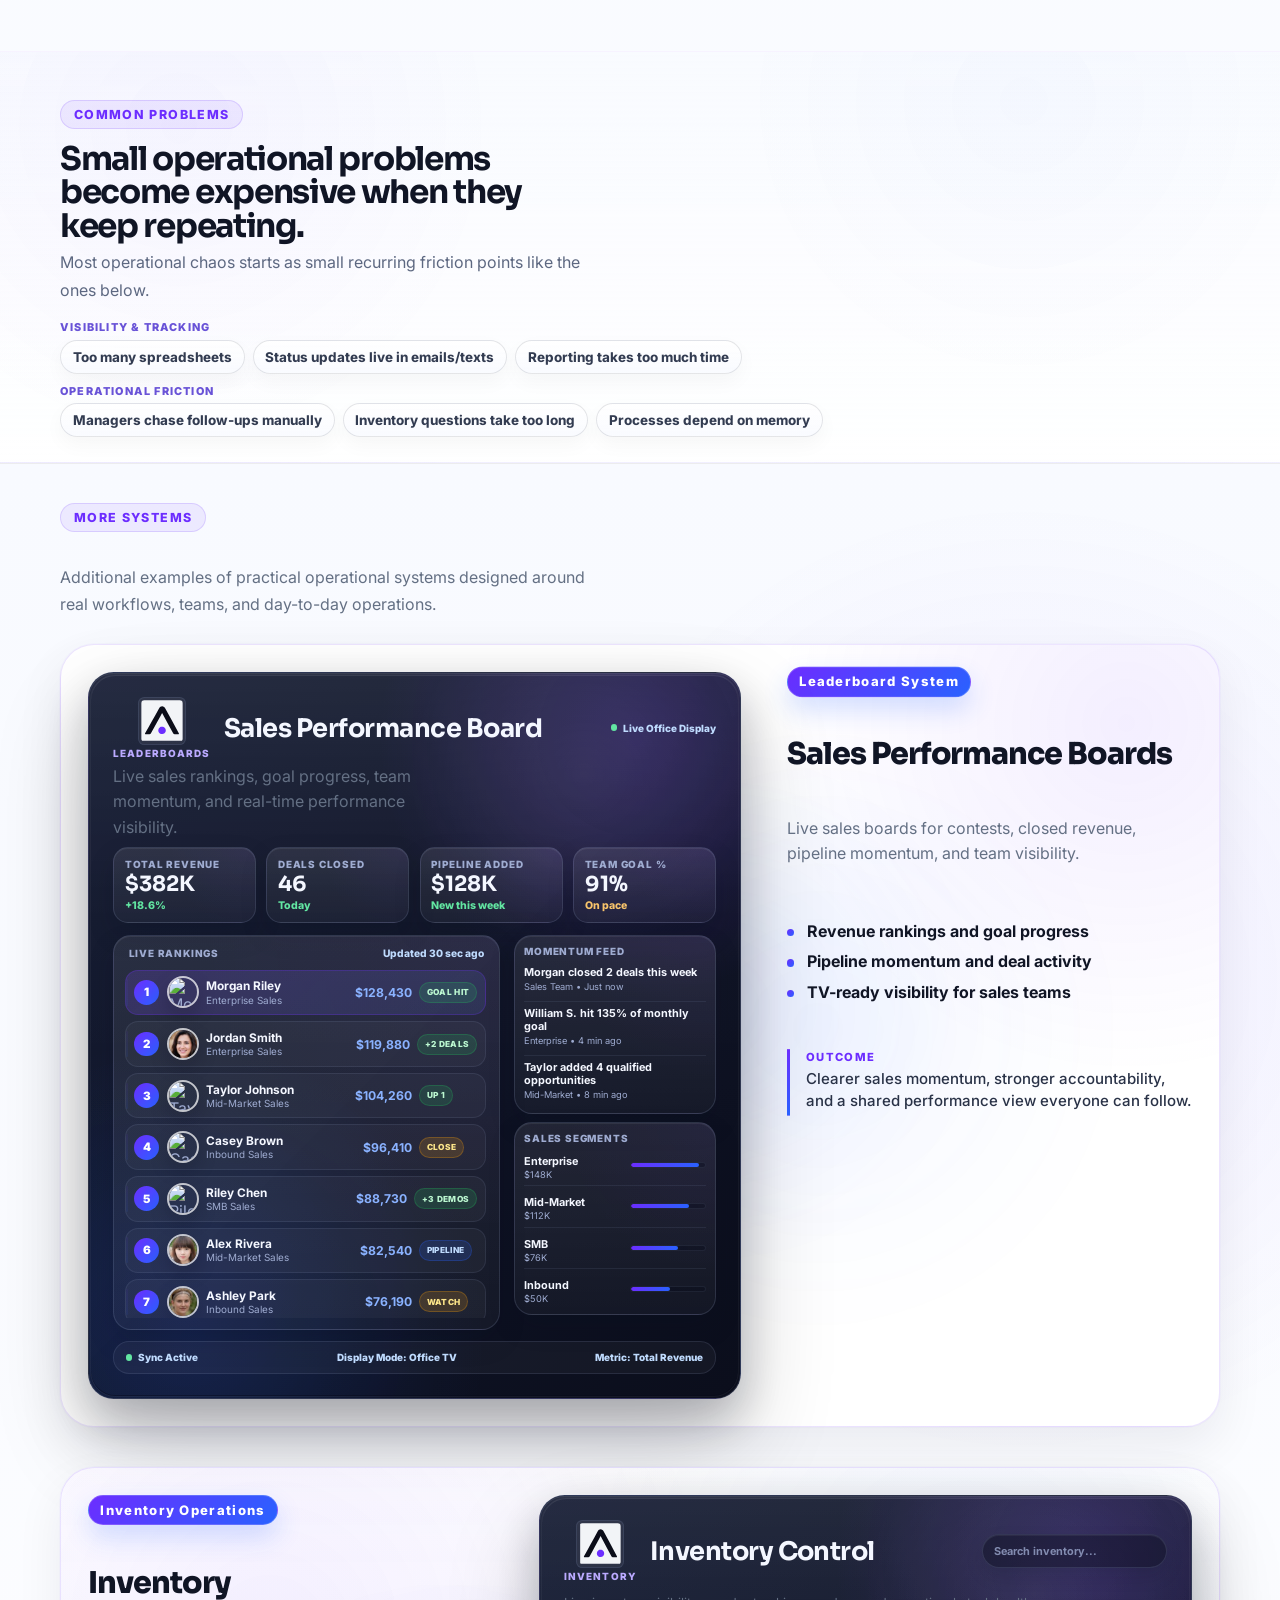
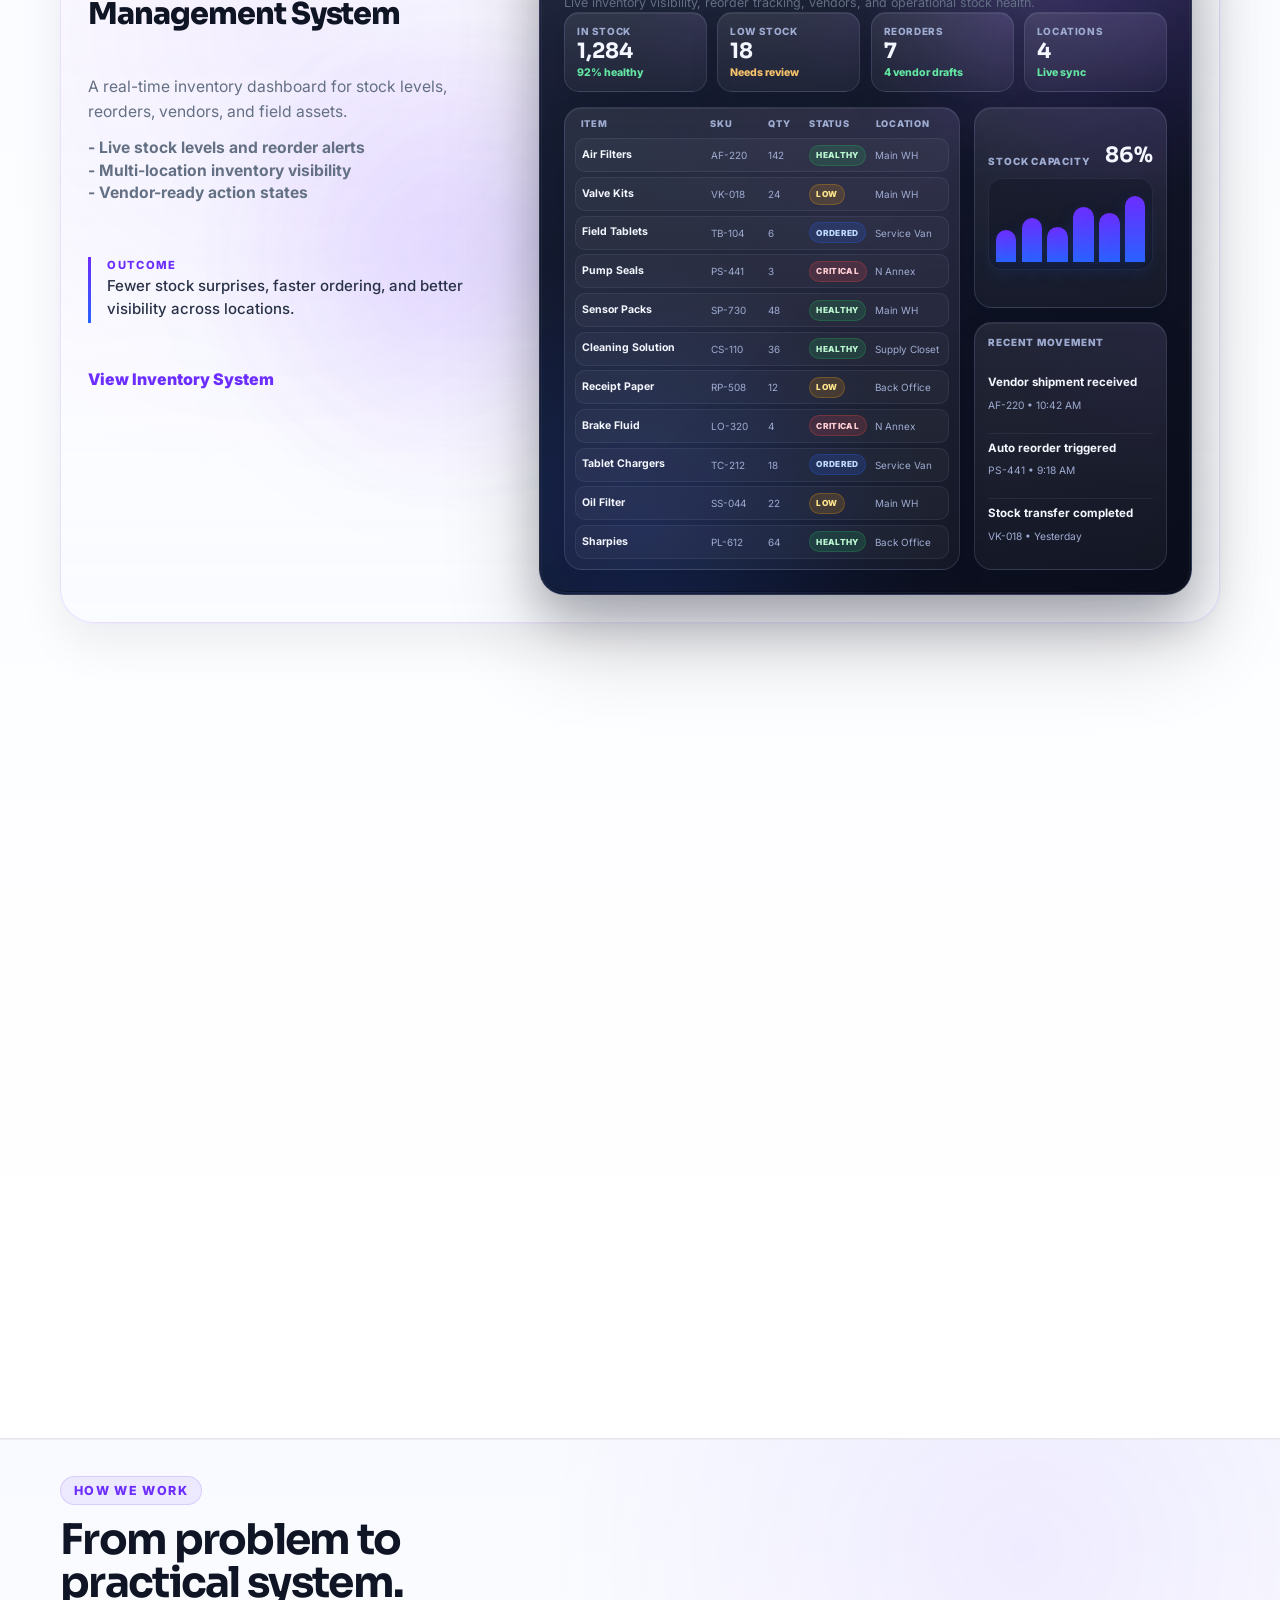
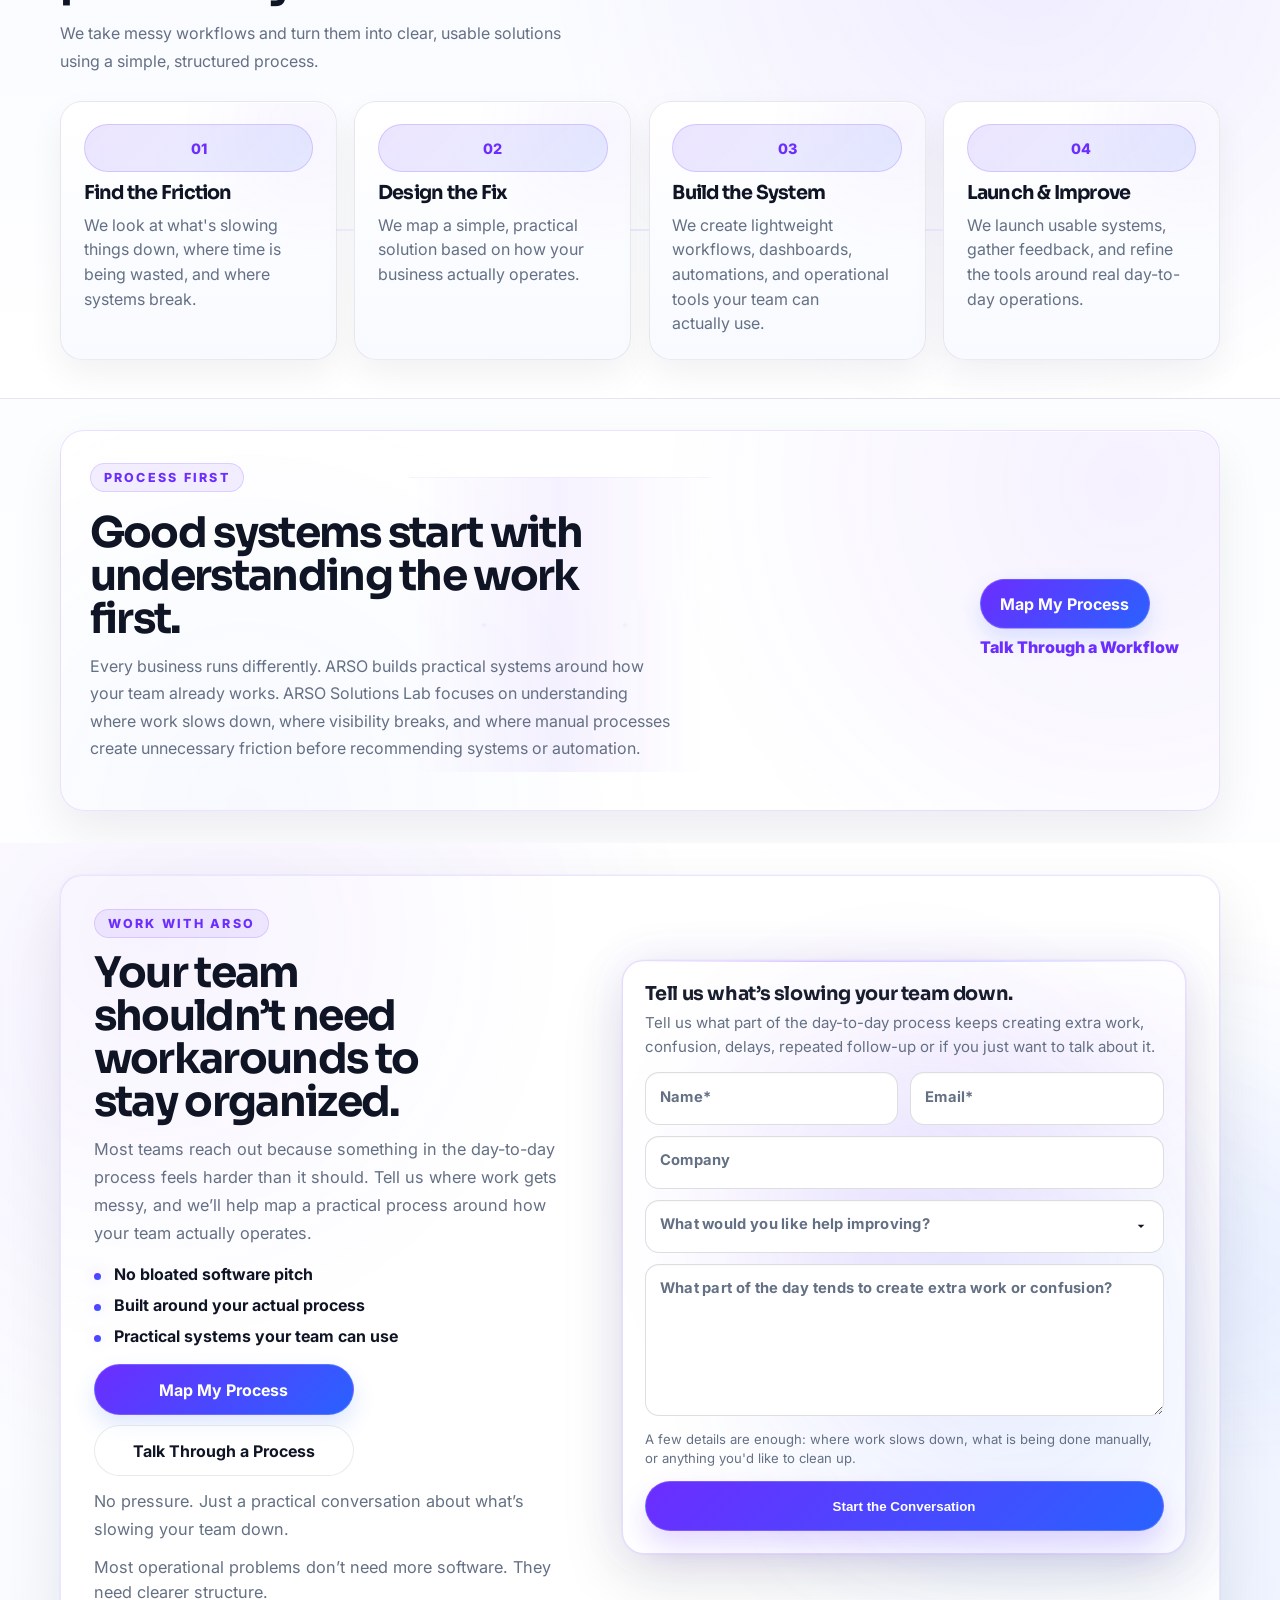
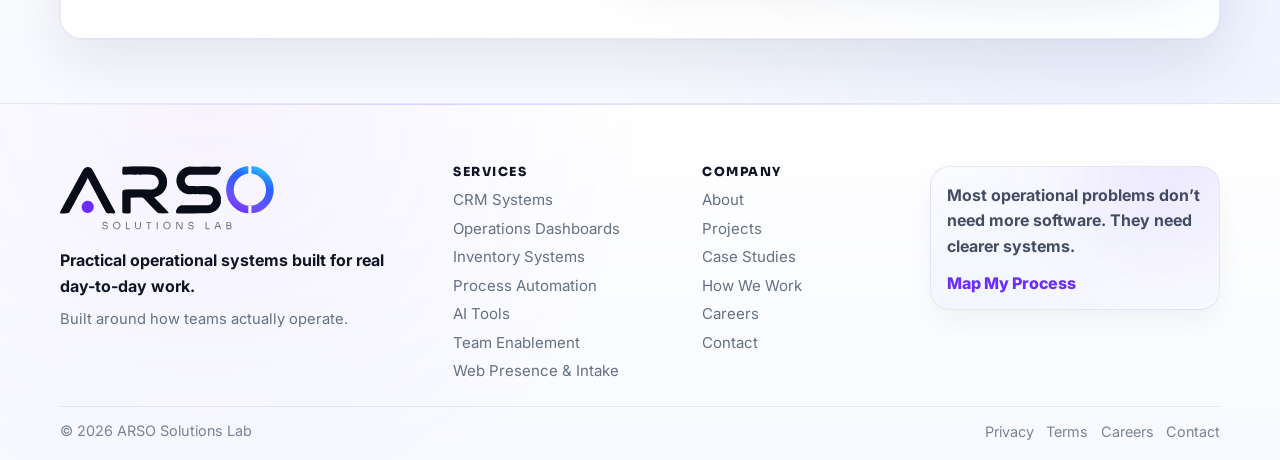
==== commit 02301b85: "ga4" ====
--- a/index.html
+++ b/index.html
@@ -1,6 +1,15 @@
 ﻿<!DOCTYPE html>
 <html lang="en">
-  <head>
+  <head>
+    <script async src="https://www.googletagmanager.com/gtag/js?id=G-Y0H1S4Z1W0"></script>
+    <script>
+      window.dataLayer = window.dataLayer || [];
+      function gtag(){dataLayer.push(arguments);}
+      gtag("js", new Date());
+      gtag("config", "G-Y0H1S4Z1W0", {
+        debug_mode: new URLSearchParams(window.location.search).has("ga_debug")
+      });
+    </script>
     <meta charset="UTF-8" />
     <meta name="viewport" content="width=device-width, initial-scale=1.0" />
 	<link href="https://fonts.googleapis.com/css2?family=Orbitron:wght@500;600&display=swap" rel="stylesheet">
@@ -104,19 +113,19 @@
         </div>
 
         <div class="hero-service-strip" aria-label="Core services">
-          <div>
+          <div data-ga-event="crm_systems_clicked">
             <i data-lucide="users-round"></i>
             <span>CRM<br>Systems</span>
           </div>
-          <div>
+          <div data-ga-event="dashboards_reporting_clicked">
             <i data-lucide="bar-chart-3"></i>
             <span>Dashboards<br>&amp; Reporting</span>
           </div>
-          <div>
+          <div data-ga-event="automation_workflows_clicked">
             <i data-lucide="settings-2"></i>
             <span>Automation<br>Workflows</span>
           </div>
-          <div>
+          <div data-ga-event="internal_tools_clicked">
             <i data-lucide="code-2"></i>
             <span>Internal<br>Tools</span>
           </div>
@@ -366,7 +375,7 @@
 </p>
       </article>
 
-<article id="ai-workflow-assistant" class="project-card">
+<article id="ai-workflow-assistant" class="project-card" data-ga-event="ai_workflow_clicked">
 <span class="project-tag">AI &amp; Automation</span>
   <div class="project-mockup arso-app-shell ai-workflow-mockup">
     <div class="crm-module-header ai-module-header">
@@ -594,7 +603,7 @@
 
     <div class="projects-showcase">
       <div class="projects-featured">
-<article id="sales-performance-board" class="project-card featured">
+<article id="sales-performance-board" class="project-card featured" data-ga-event="sales_performance_clicked">
 	  <span class="project-tag">Leaderboard System</span>
         <div class="project-mockup project-mockup-lg arso-app-shell leaderboard-system-mockup">
           <div class="crm-module-header leaderboard-module-header">
@@ -841,7 +850,7 @@
       <div class="projects-grid">
 
 
-            <article id="inventory-management-system" class="project-card">
+            <article id="inventory-management-system" class="project-card" data-ga-event="inventory_system_clicked">
 	  <span class="project-tag">Inventory Operations</span>
 <div class="project-mockup arso-app-shell inventory-control-mockup">
   <div class="crm-module-header inventory-module-header">
@@ -1022,7 +1031,7 @@
       <a href="inventory-visibility.html" class="project-example-link project-detail-link">View Inventory System</a>
       </article>
 
-      <article id="new-hire-readiness" class="project-card">
+      <article id="new-hire-readiness" class="project-card" data-ga-event="team_readiness_clicked">
         <span class="project-tag">Training System</span>
         <div class="project-mockup arso-app-shell training-enable-mockup">
           <div class="crm-module-header training-module-header">
@@ -1915,8 +1924,12 @@
         }
       });
 
-      if (response.ok) {
-        form.style.opacity = "0";
+      if (response.ok) {
+        window.dispatchEvent(new CustomEvent("arso:contact_form_submitted", {
+          detail: { category }
+        }));
+
+        form.style.opacity = "0";
         form.style.transition = "opacity 0.3s ease";
 
         setTimeout(() => {
@@ -2310,7 +2323,8 @@
 });
 </script>
 
-<script src="arso-polish.js"></script>
-</body>
+<script src="arso-polish.js"></script>
+<script src="ga4-events.js"></script>
+</body>
 </html>
 
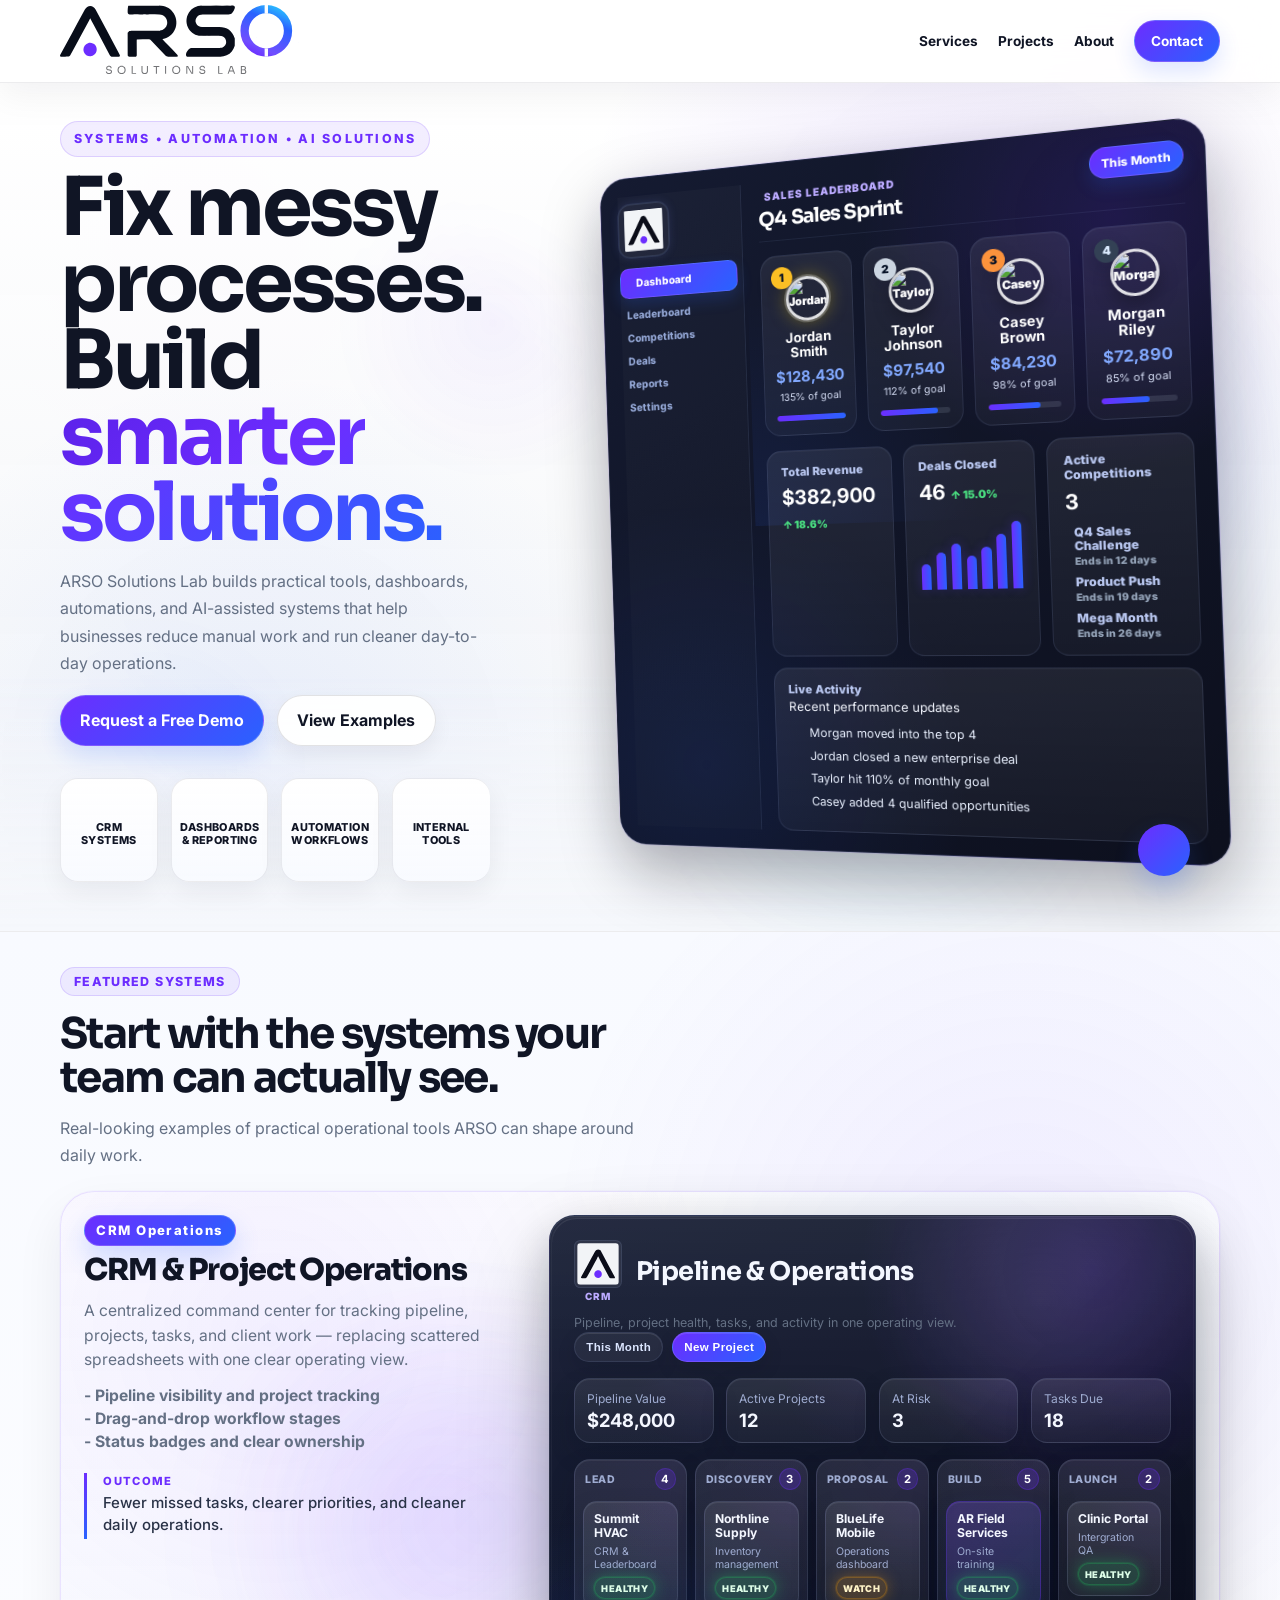
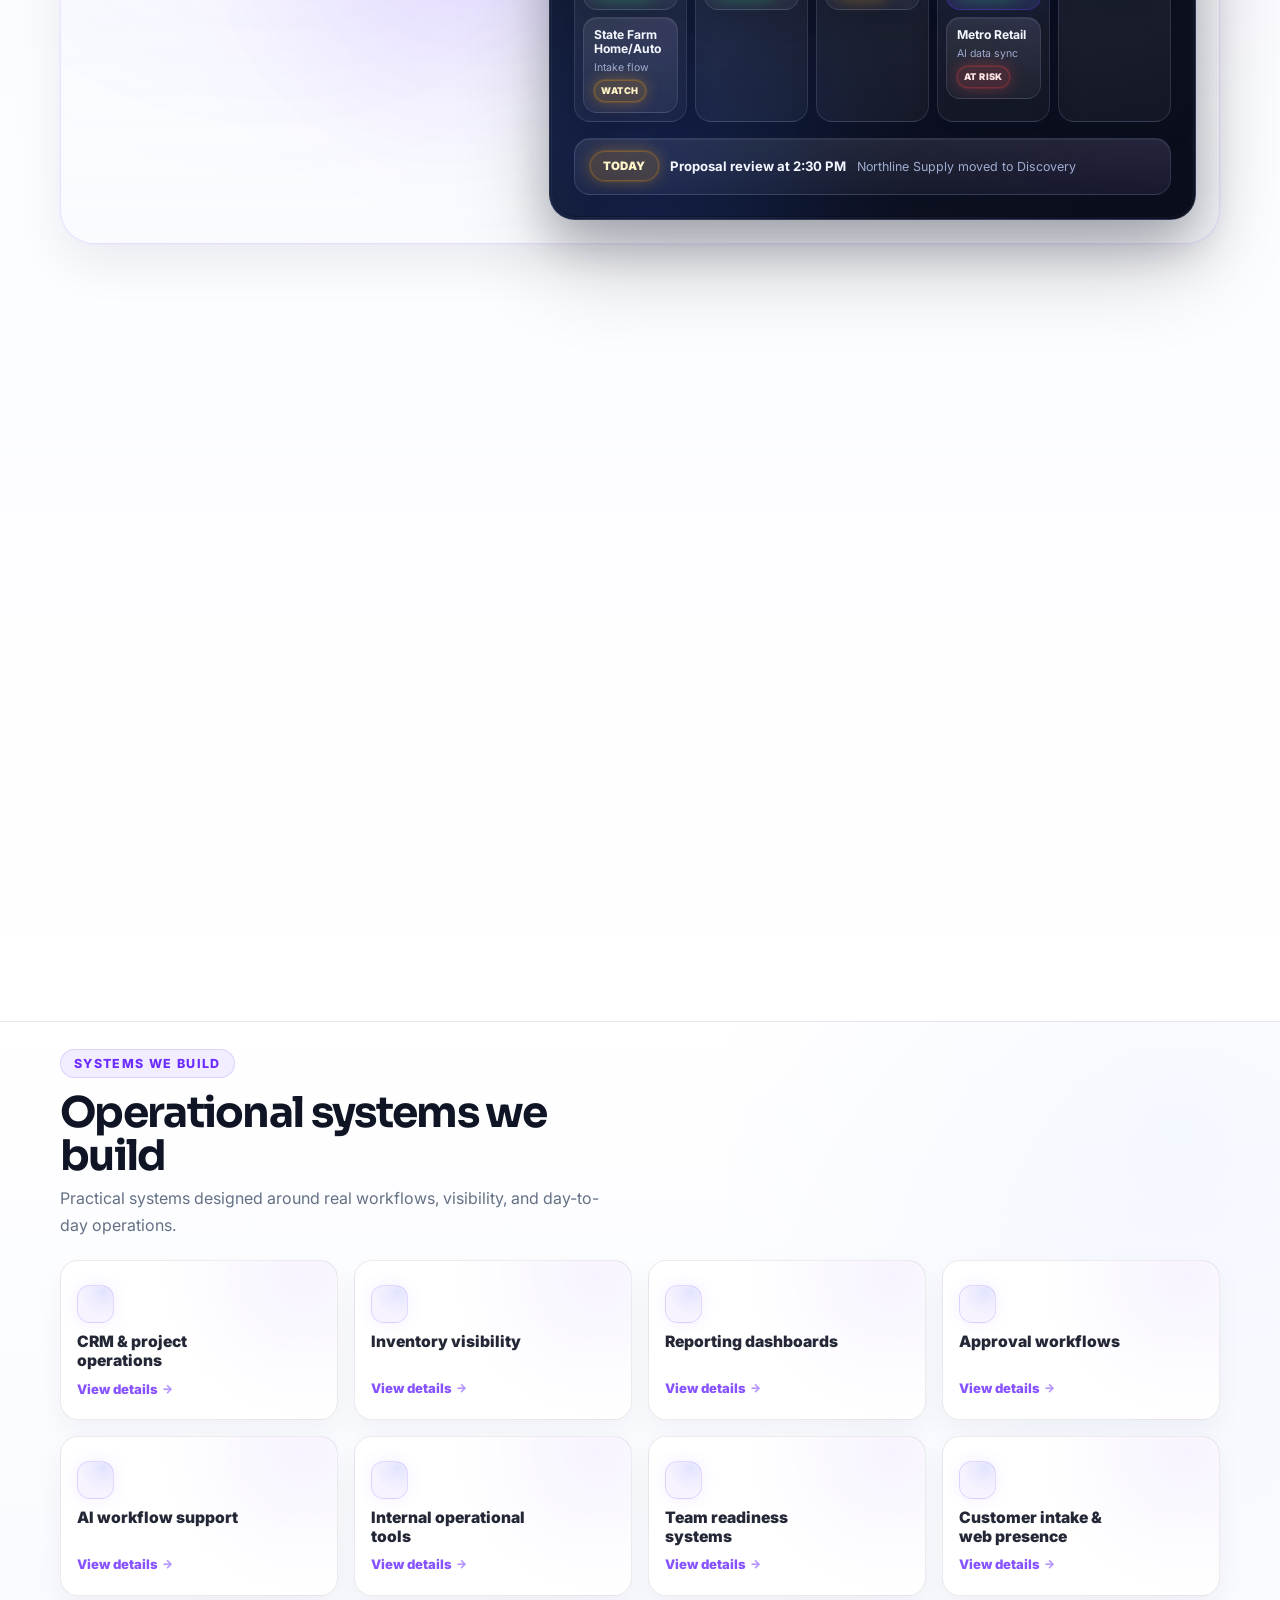
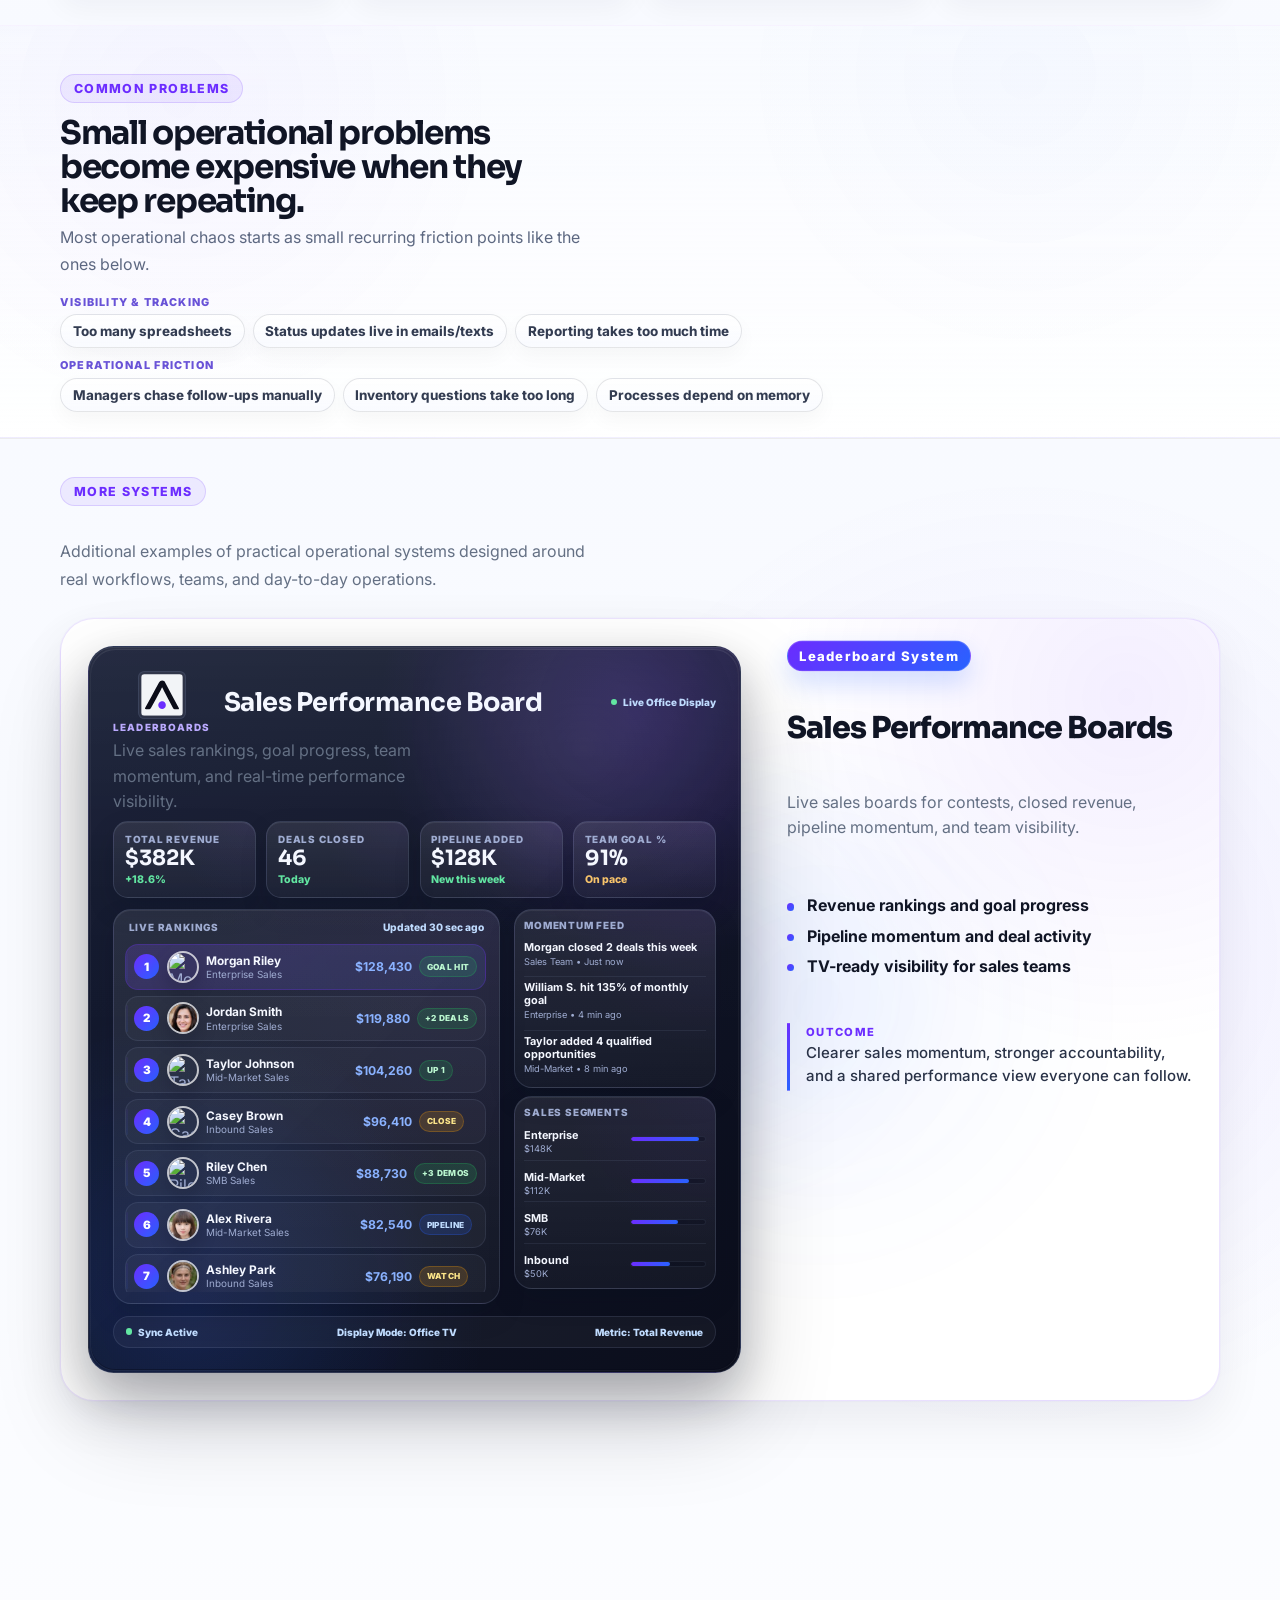
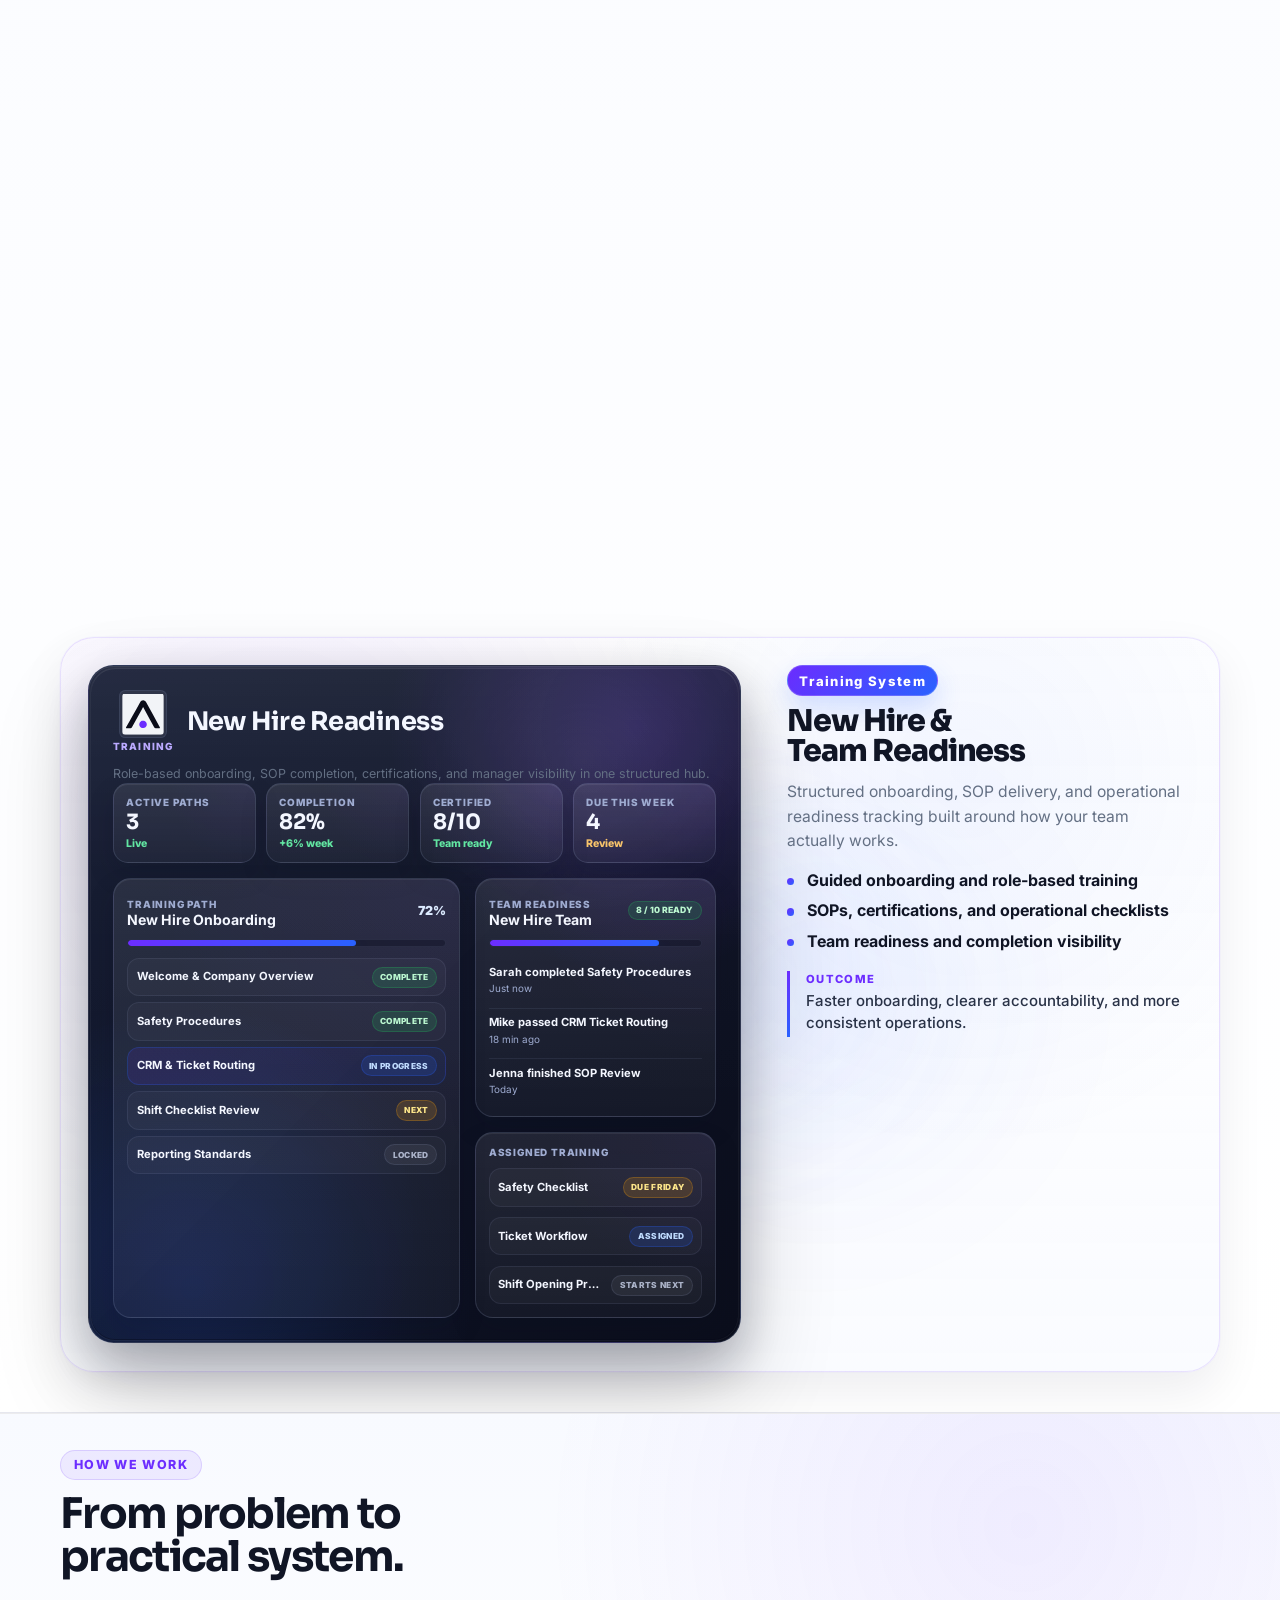
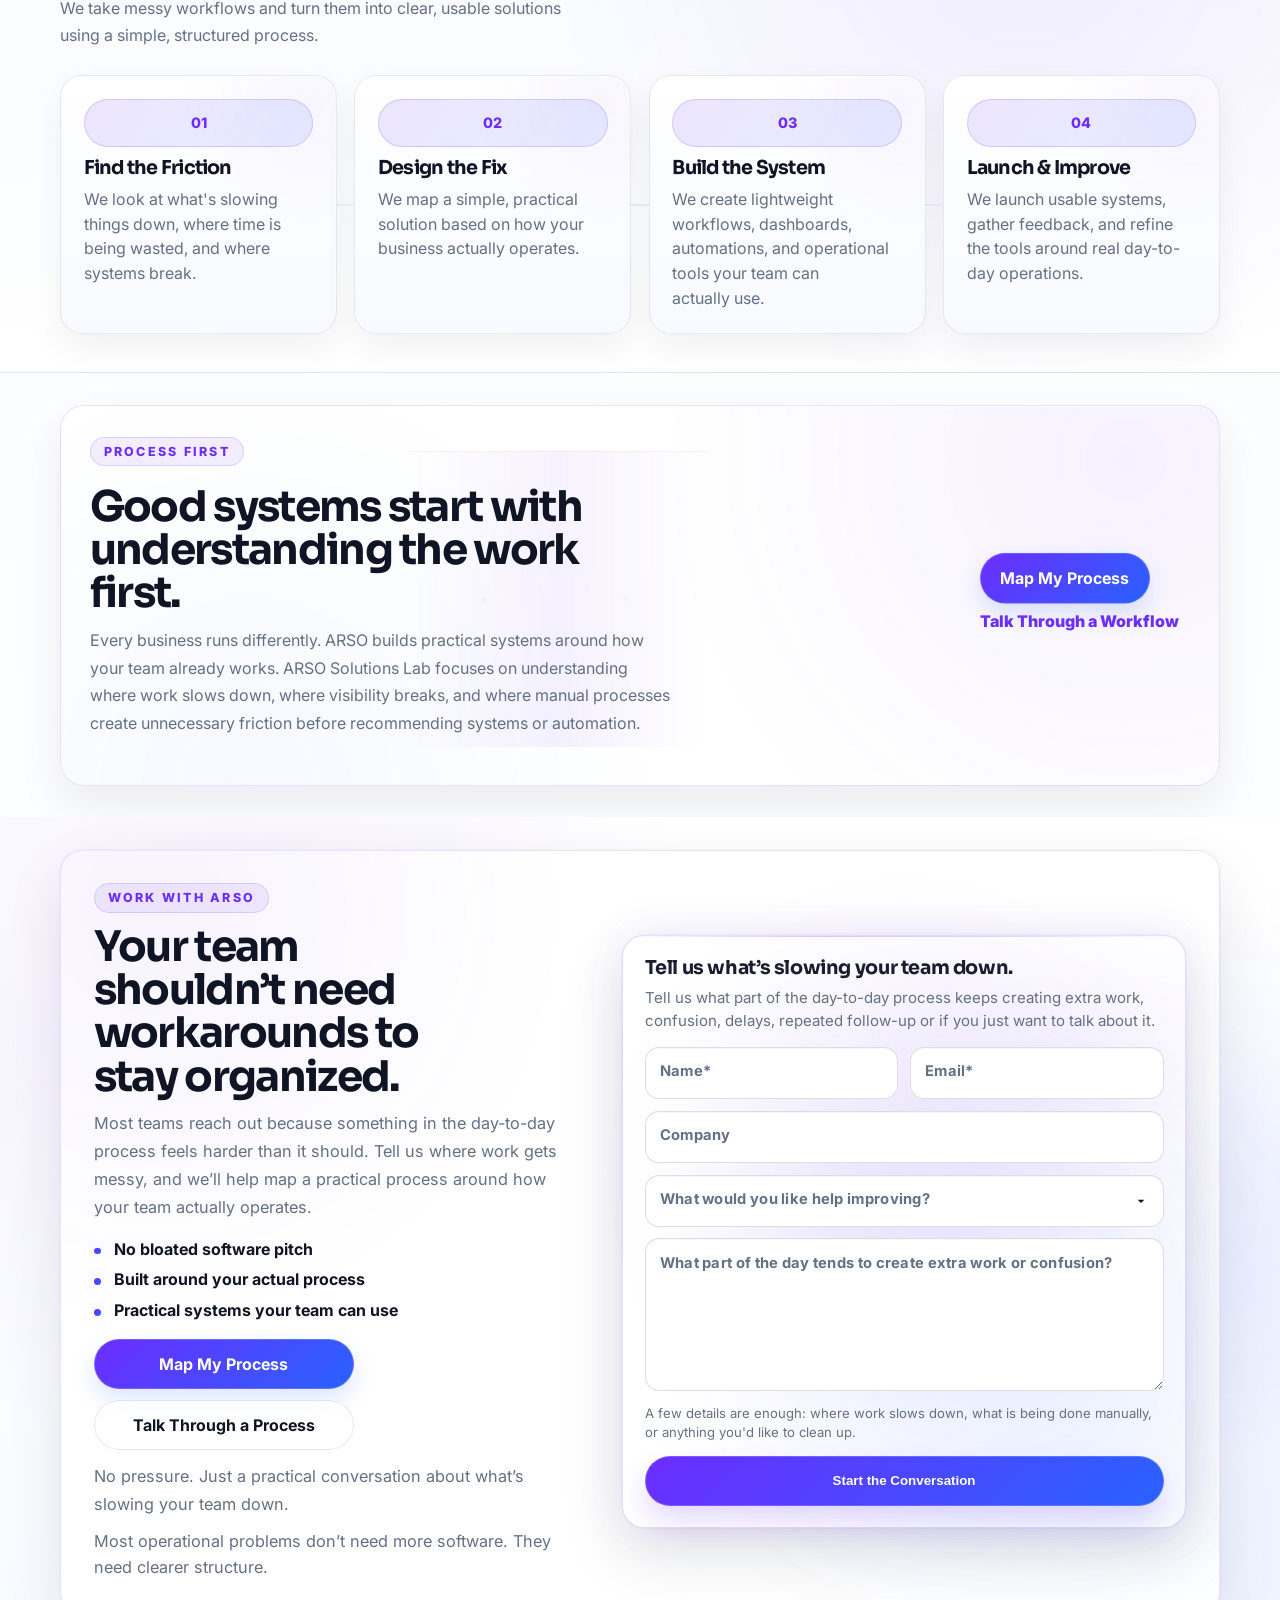
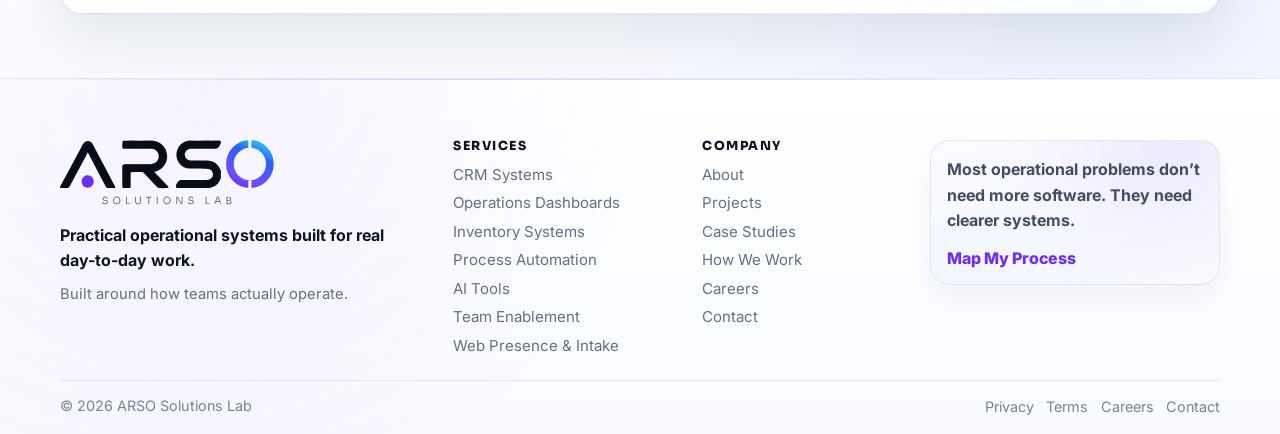
==== commit d1261232: "clarity" ====
--- a/index.html
+++ b/index.html
@@ -68,7 +68,14 @@
 	<link rel="icon" type="image/svg+xml" sizes="32x32" href="Assets/favicon-32.svg">
 <link rel="icon" type="image/svg+xml" sizes="16x16" href="Assets/favicon-16.svg">
 <link rel="apple-touch-icon" href="Assets/apple-touch-icon.svg">
-  </head>
+    <script type="text/javascript">
+        (function(c,l,a,r,i,t,y){
+            c[a]=c[a]||function(){(c[a].q=c[a].q||[]).push(arguments)};
+            t=l.createElement(r);t.async=1;t.src="https://www.clarity.ms/tag/"+i;
+            y=l.getElementsByTagName(r)[0];y.parentNode.insertBefore(t,y);
+        })(window, document, "clarity", "script", "x68gd35o7h");
+    </script>
+  </head>
   <body class="home-page">
     <header class="site-header">
       <div class="container nav">
--- a/styles.css
+++ b/styles.css
@@ -1531,7 +1531,7 @@
   font-size: 0.9rem;
 }
 
-/* Careers placeholder page */
+/* Careers page */
 .careers-page {
   background:
     radial-gradient(circle at 16% 12%, rgba(108, 45, 255, 0.08), transparent 30rem),
@@ -1551,25 +1551,19 @@
   padding-bottom: clamp(2.2rem, 4.5vw, 3.5rem);
 }
 
-.careers-layout {
-  display: grid;
-  grid-template-columns: minmax(0, 0.9fr) minmax(320px, 0.7fr);
-  gap: clamp(2rem, 5vw, 5rem);
-  align-items: center;
-}
-
 .careers-copy h1 {
-  max-width: 12ch;
+  max-width: 16ch;
   color: var(--arso-text);
 }
 
 .careers-copy p {
-  max-width: 62ch;
+  max-width: 74ch;
   margin-top: 1.1rem;
   font-size: clamp(1rem, 1.45vw, 1.18rem);
 }
 
 .careers-card {
+  margin-top: clamp(1.8rem, 4vw, 3.5rem);
   padding: clamp(1.35rem, 2.6vw, 2rem);
   border: 1px solid rgba(108, 45, 255, 0.14);
   border-radius: 22px;
@@ -1593,6 +1587,122 @@
 
 .careers-card .btn {
   margin-top: 0.35rem;
+}
+
+.careers-role-heading {
+  display: flex;
+  justify-content: space-between;
+  gap: 1.5rem;
+  align-items: flex-start;
+  padding-bottom: 1.25rem;
+  border-bottom: 1px solid rgba(16, 21, 37, 0.09);
+}
+
+.careers-role-heading h2 {
+  margin: 0.35rem 0 0;
+}
+
+.careers-role-meta {
+  flex: 0 0 auto;
+  padding: 0.55rem 0.75rem;
+  color: var(--arso-text);
+  background: linear-gradient(135deg, rgba(108, 45, 255, 0.09), rgba(41, 98, 255, 0.07));
+  border: 1px solid rgba(108, 45, 255, 0.13);
+  border-radius: 999px;
+  font-size: 0.86rem;
+  font-weight: 750;
+  white-space: nowrap;
+}
+
+.careers-role-meta span {
+  padding: 0 0.3rem;
+  color: var(--arso-purple);
+}
+
+.careers-role-intro {
+  max-width: 82ch;
+  padding: 1.4rem 0 0.4rem;
+}
+
+.careers-role-details {
+  display: grid;
+  grid-template-columns: repeat(2, minmax(0, 1fr));
+  gap: 1rem;
+  margin-top: 0.75rem;
+}
+
+.careers-role-details section {
+  padding: 1.15rem;
+  border: 1px solid rgba(16, 21, 37, 0.08);
+  border-radius: 16px;
+  background: rgba(248, 250, 255, 0.74);
+}
+
+.careers-role-details h3 {
+  margin-bottom: 0.7rem;
+  font-size: 1.02rem;
+}
+
+.careers-role-details ul {
+  display: grid;
+  gap: 0.55rem;
+  margin: 0;
+  padding-left: 1.15rem;
+}
+
+.careers-role-details li {
+  padding-left: 0.15rem;
+  color: var(--arso-muted);
+  line-height: 1.5;
+}
+
+.careers-role-details li::marker {
+  color: var(--arso-purple);
+}
+
+.careers-role-details .careers-compensation {
+  grid-column: 1 / -1;
+}
+
+.careers-compensation ul {
+  grid-template-columns: repeat(4, minmax(0, 1fr));
+  padding-left: 0;
+  list-style: none;
+}
+
+.careers-compensation li {
+  position: relative;
+  padding-left: 1rem;
+}
+
+.careers-compensation li::before {
+  content: "";
+  position: absolute;
+  top: 0.65em;
+  left: 0;
+  width: 0.38rem;
+  height: 0.38rem;
+  border-radius: 50%;
+  background: linear-gradient(135deg, var(--arso-purple), #2962ff);
+}
+
+.careers-actions {
+  display: flex;
+  flex-wrap: wrap;
+  gap: 1rem 1.25rem;
+  align-items: center;
+  margin-top: 1.25rem;
+}
+
+.careers-link {
+  color: var(--arso-purple);
+  font-weight: 750;
+  text-decoration: none;
+}
+
+.careers-link:hover {
+  text-decoration: underline;
+  text-underline-offset: 0.2em;
 }
 
 .careers-fit-section {
@@ -1617,30 +1727,21 @@
   opacity: 0.32;
 }
 
-.careers-traits-grid {
-  display: grid;
-  grid-template-columns: repeat(3, minmax(0, 1fr));
-  gap: 1rem;
-}
-
-.careers-traits-grid article {
+.careers-collaborator-callout {
   position: relative;
-  padding: 1.25rem;
-  border: 1px solid rgba(16, 21, 37, 0.09);
-  border-radius: 18px;
-  background:
-    radial-gradient(circle at top right, rgba(108, 45, 255, 0.055), transparent 48%),
-    rgba(255, 255, 255, 0.88);
-  box-shadow: 0 14px 34px rgba(16, 21, 37, 0.06);
-}
-
-.careers-traits-grid h3 {
-  margin-bottom: 0.55rem;
-  font-size: 1.05rem;
-}
-
-.careers-traits-grid p {
-  margin: 0;
+  max-width: 850px;
+  padding-left: 1.25rem;
+  border-left: 4px solid var(--arso-purple);
+}
+
+.careers-collaborator-callout h2 {
+  margin: 0.35rem 0 0.65rem;
+  font-size: clamp(1.45rem, 2.3vw, 2rem);
+}
+
+.careers-collaborator-callout p {
+  max-width: 72ch;
+  margin: 0 0 0.75rem;
   line-height: 1.6;
 }
 
@@ -1670,12 +1771,29 @@
 }
 
 @media (max-width: 980px) {
-  .careers-layout {
+  .careers-role-heading {
+    display: grid;
+  }
+
+  .careers-role-meta {
+    justify-self: start;
+    white-space: normal;
+  }
+
+  .careers-role-details,
+  .careers-compensation ul {
     grid-template-columns: 1fr;
   }
-
-  .careers-traits-grid {
-    grid-template-columns: 1fr;
+}
+
+@media (max-width: 640px) {
+  .careers-role-details .careers-compensation {
+    grid-column: auto;
+  }
+
+  .careers-actions {
+    align-items: flex-start;
+    flex-direction: column;
   }
 }
 
@@ -18646,3 +18764,228 @@
     line-height: 1.05;
   }
 }
+
+/* Responsive header and Careers page polish */
+.site-header .nav {
+  min-height: 82px;
+}
+
+.site-header .brand {
+  flex: 0 0 auto;
+  padding-top: 0;
+}
+
+.site-header .logo-full,
+.home-page .site-header .logo-full {
+  width: auto;
+  height: 72px;
+  max-height: 72px;
+}
+
+.site-header .logo-compact {
+  width: auto;
+  height: 32px;
+  max-height: 32px;
+}
+
+.careers-hero {
+  padding-top: clamp(0.25rem, 0.8vw, 0.55rem);
+  padding-bottom: clamp(1.3rem, 2.4vw, 2rem);
+}
+
+.careers-copy h1 {
+  max-width: 15ch;
+  font-size: clamp(2.25rem, 4vw, 3.55rem);
+  line-height: 1;
+}
+
+.careers-copy p {
+  max-width: 68ch;
+  margin-top: 0.65rem;
+  font-size: clamp(0.94rem, 1vw, 1rem);
+  line-height: 1.58;
+}
+
+.careers-copy p + p {
+  margin-top: 0.45rem;
+}
+
+.careers-role-card {
+  max-width: 1040px;
+  margin-top: clamp(1.1rem, 2vw, 1.75rem);
+  padding: clamp(1.1rem, 1.7vw, 1.5rem);
+  border-radius: 18px;
+}
+
+.careers-role-heading {
+  gap: 1rem;
+  padding-bottom: 0.85rem;
+}
+
+.careers-role-heading h2 {
+  max-width: 26ch;
+  font-size: clamp(1.3rem, 1.7vw, 1.65rem);
+  line-height: 1.1;
+}
+
+.careers-role-intro {
+  max-width: 72ch;
+  padding-top: 0.95rem;
+}
+
+.careers-role-card p,
+.careers-role-card li {
+  font-size: 0.9rem;
+}
+
+.careers-role-details {
+  gap: 0.75rem;
+  margin-top: 0.4rem;
+}
+
+.careers-role-details section {
+  padding: 0.9rem;
+}
+
+.careers-role-details h3 {
+  margin-bottom: 0.55rem;
+  font-size: 0.96rem;
+}
+
+.careers-role-details ul {
+  gap: 0.42rem;
+}
+
+.careers-actions {
+  margin-top: 1rem;
+}
+
+.careers-fit-section {
+  padding-top: clamp(1rem, 2vw, 1.7rem);
+  padding-bottom: clamp(1.4rem, 2.5vw, 2.2rem);
+}
+
+.careers-collaborator-callout h2 {
+  font-size: clamp(1.3rem, 1.9vw, 1.7rem);
+}
+
+.careers-collaborator-callout p {
+  font-size: 0.94rem;
+}
+
+.careers-philosophy {
+  padding-bottom: clamp(1.8rem, 3vw, 2.8rem);
+}
+
+@media (max-width: 900px) {
+  .site-header .nav {
+    min-height: 70px;
+  }
+
+  .site-header .logo-full,
+  .home-page .site-header .logo-full {
+    display: none;
+  }
+
+  .site-header .logo-compact,
+  .site-header.scrolled .logo-compact {
+    display: block;
+    height: 32px;
+    max-height: 32px;
+  }
+
+  .site-header .brand {
+    padding-top: 0;
+  }
+
+  .careers-role-heading {
+    display: grid;
+  }
+
+  .careers-role-meta {
+    justify-self: start;
+    max-width: 100%;
+    white-space: normal;
+    line-height: 1.35;
+  }
+
+  .careers-role-details,
+  .careers-compensation ul {
+    grid-template-columns: 1fr;
+  }
+}
+
+@media (max-width: 640px) {
+  .site-header .nav {
+    min-height: 64px;
+    flex-direction: row;
+    align-items: center;
+    gap: 0.65rem;
+    padding: 0.45rem 0;
+  }
+
+  .site-header .logo-compact,
+  .site-header.scrolled .logo-compact {
+    height: 28px;
+    max-height: 28px;
+  }
+
+  .site-header .nav-links {
+    flex: 1 1 auto;
+    justify-content: flex-end;
+    flex-wrap: nowrap;
+    gap: clamp(0.42rem, 2.1vw, 0.75rem);
+  }
+
+  .site-header .nav-links a {
+    font-size: clamp(0.72rem, 2.7vw, 0.82rem);
+    white-space: nowrap;
+  }
+
+  .site-header .nav-links .btn,
+  .site-header .nav-links .btn-sm {
+    padding: 0.58rem 0.72rem;
+  }
+
+  .careers-hero {
+    padding-top: 0.2rem;
+    padding-bottom: 1.15rem;
+  }
+
+  .careers-copy h1 {
+    font-size: clamp(2.05rem, 9.5vw, 2.65rem);
+  }
+
+  .careers-copy p {
+    max-width: 38ch;
+    font-size: 0.9rem;
+  }
+
+  .careers-role-card {
+    margin-top: 1rem;
+    padding: 0.9rem;
+    border-radius: 16px;
+  }
+
+  .careers-role-heading h2 {
+    font-size: clamp(1.22rem, 5.8vw, 1.45rem);
+  }
+
+  .careers-role-meta {
+    padding: 0.48rem 0.65rem;
+    font-size: 0.8rem;
+  }
+
+  .careers-role-intro {
+    padding-top: 0.8rem;
+  }
+
+  .careers-role-card p,
+  .careers-role-card li {
+    font-size: 0.86rem;
+  }
+
+  .careers-role-details .careers-compensation {
+    grid-column: auto;
+  }
+}
